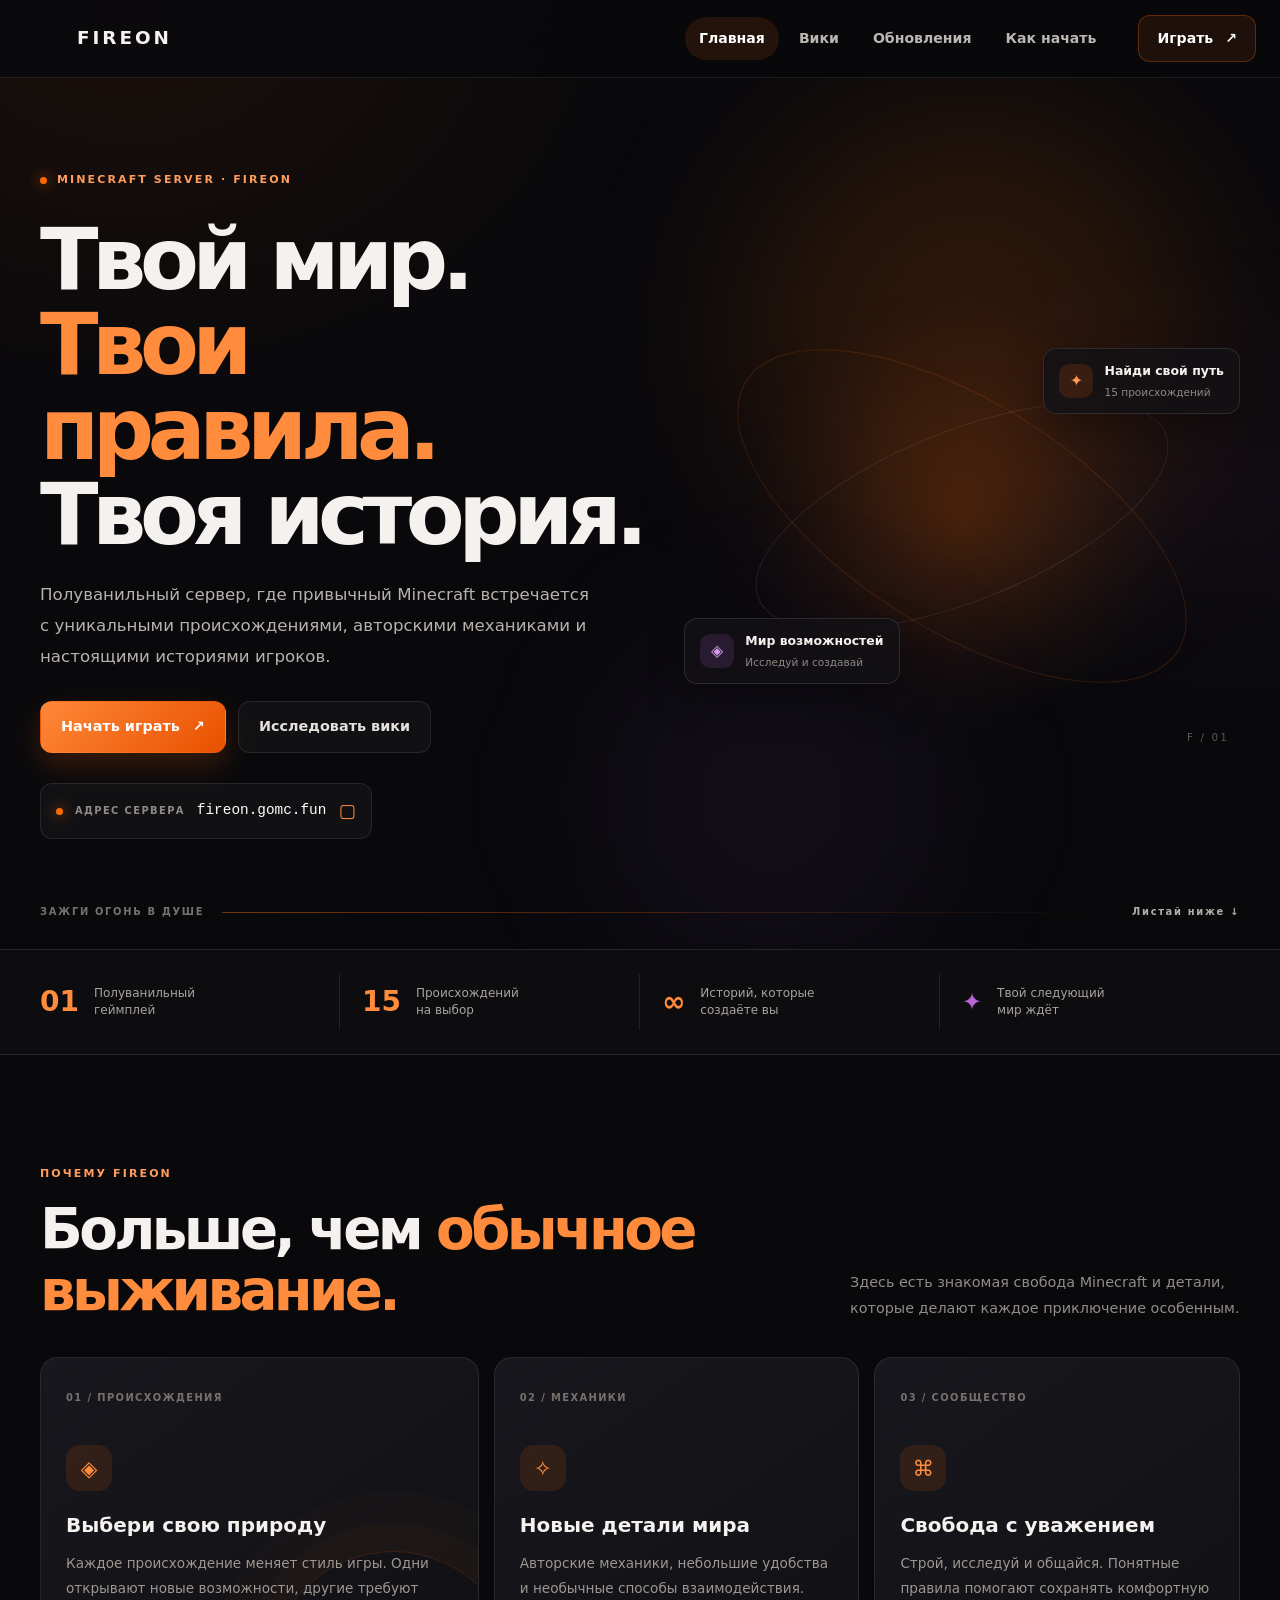
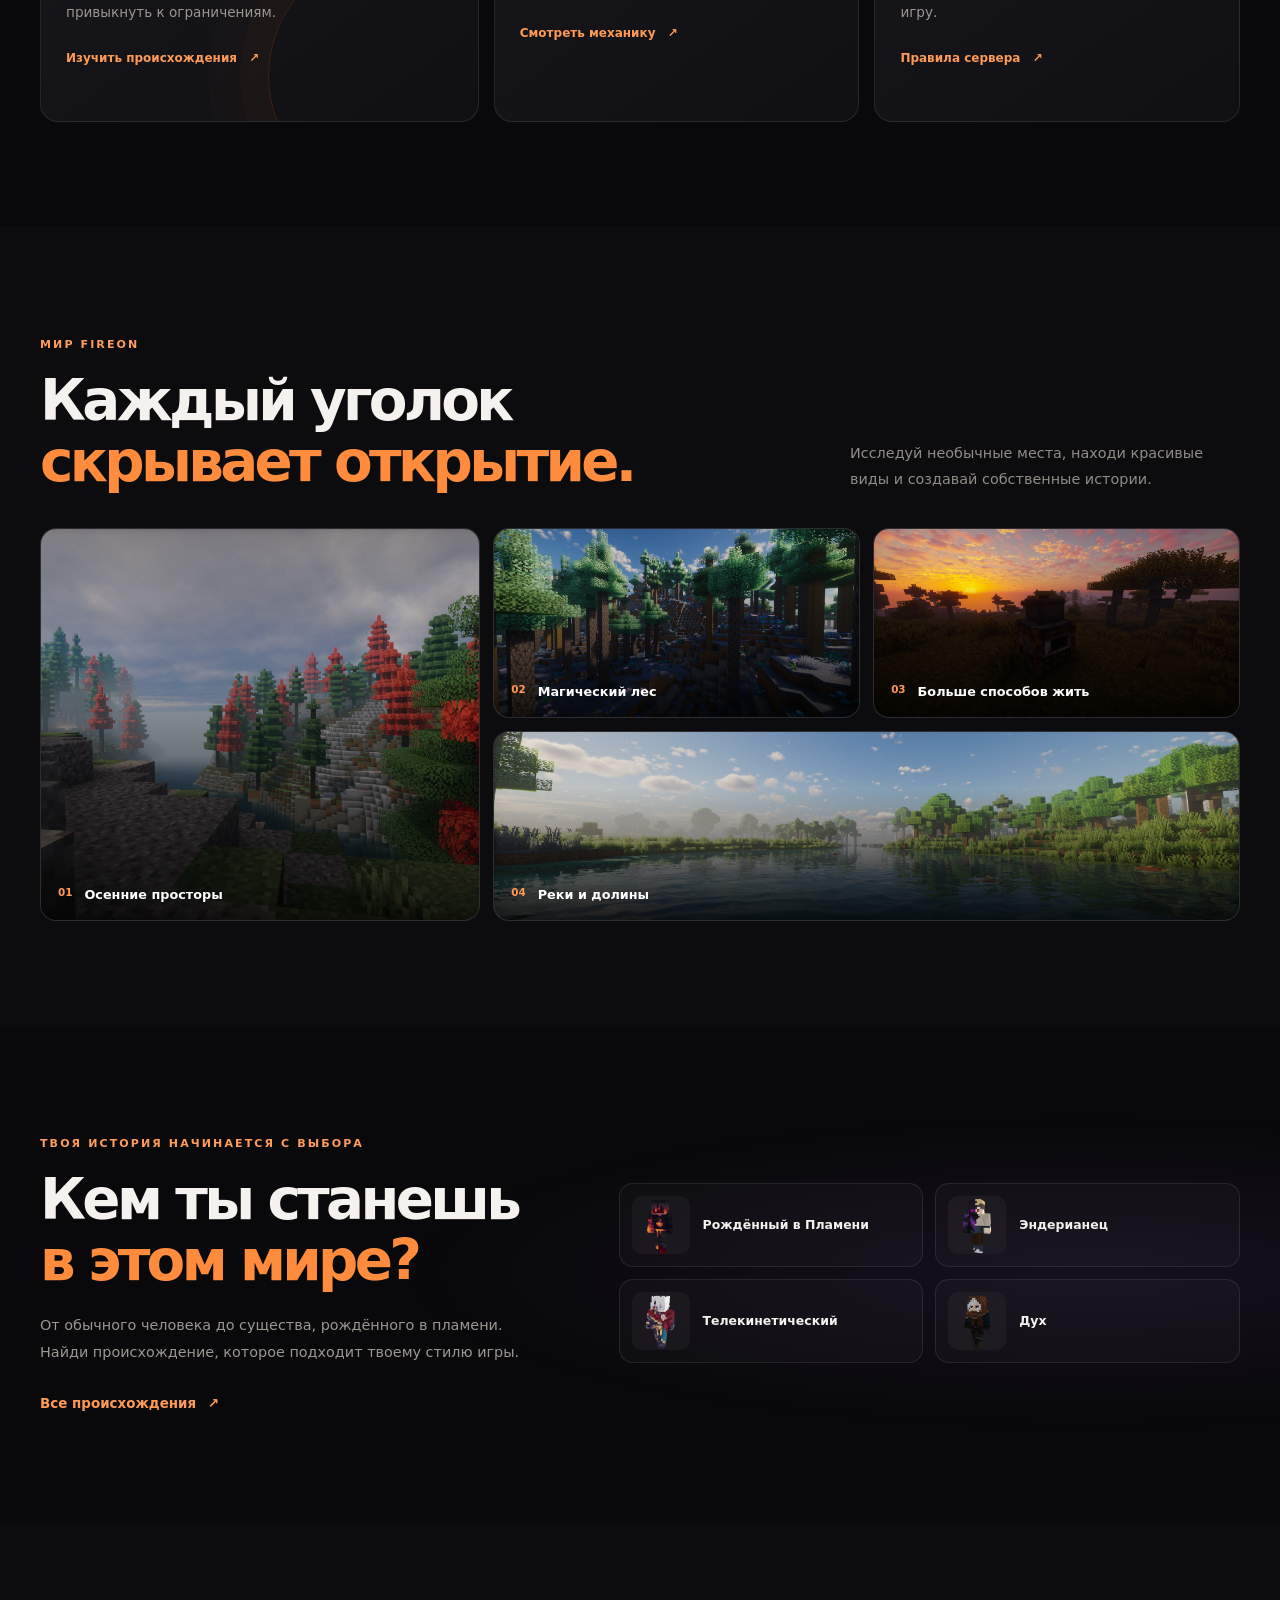
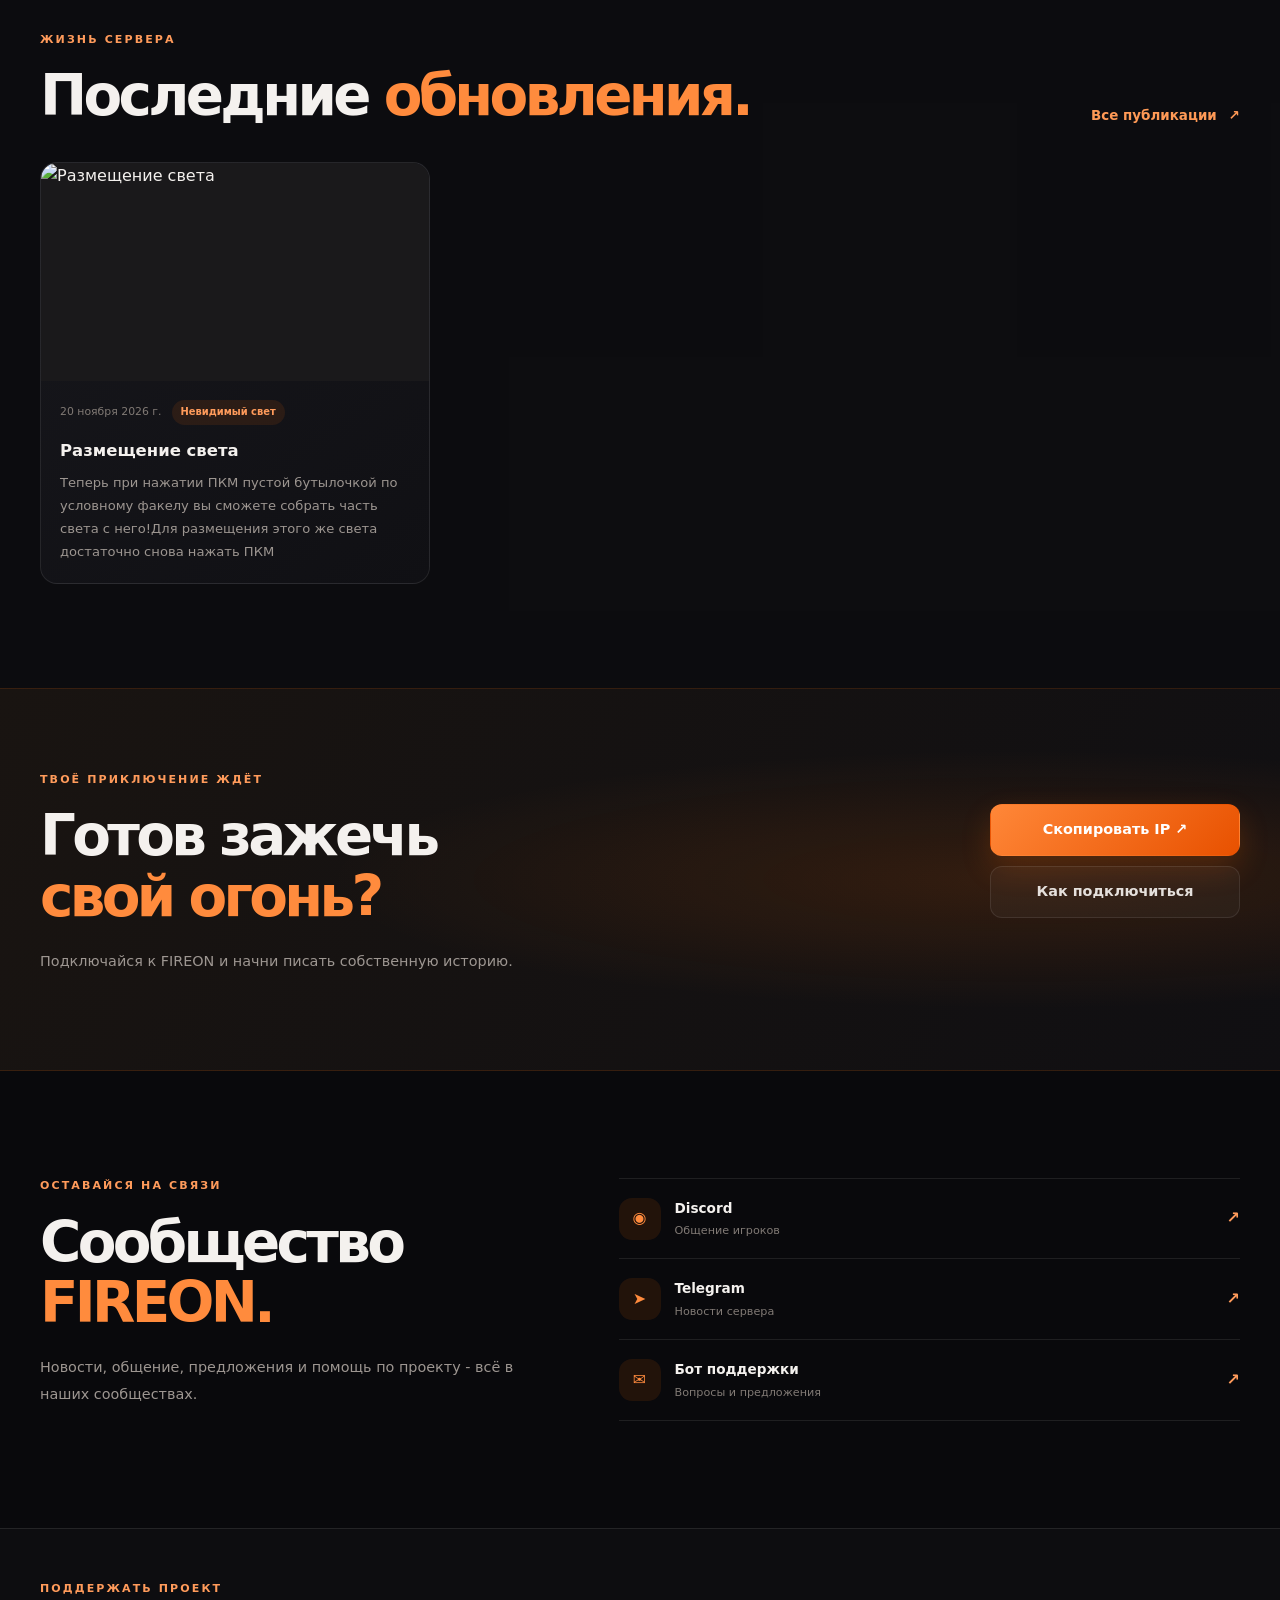
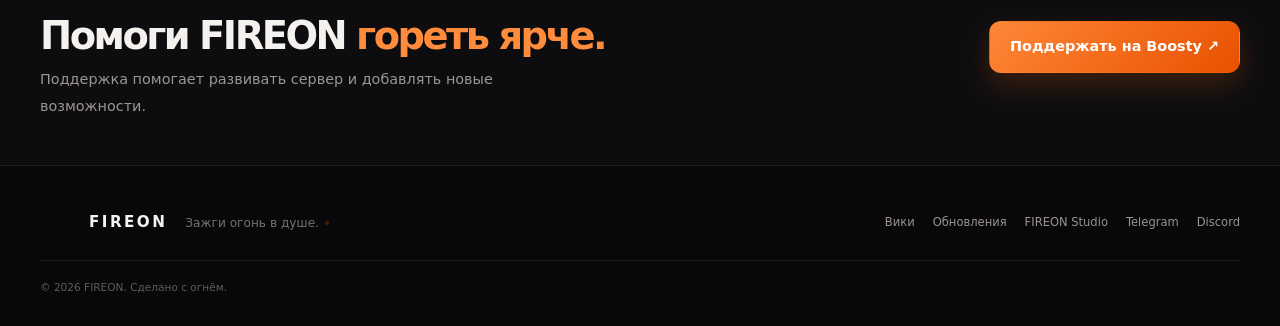
==== index.html @ 7cf9318c "Label Studio link in site footer" ====
<!doctype html><html lang="ru"><head><meta charset="utf-8"><meta name="viewport" content="width=device-width,initial-scale=1"><meta name="theme-color" content="#09090c"><meta name="description" content="FIREON - полуванильный Minecraft-сервер с уникальными происхождениями, авторскими механиками и живым сообществом."><title>FIREON - Зажги огонь в душе</title><link rel="icon" href="fireon-logo.webp"><link rel="stylesheet" href="site-extras.css"><link rel="stylesheet" href="redesign.css"><meta property="og:title" content="FIREON - Зажги огонь в душе"><meta property="og:description" content="Твой новый мир начинается здесь. Исследуй, создавай, выбирай свой путь."><meta property="og:image" content="fireon-logo.webp"></head><body class="page-home"><header class="site-header"><div class="nav-wrap"><a class="brand" href="index.html"><img class="brand-logo" src="fireon-logo.webp" alt=""><span>FIREON</span></a><nav class="site-nav" aria-label="Основная навигация"><ul><li><a aria-current="page" href="index.html">Главная</a></li><li><a  href="wiki.html">Вики</a></li><li><a  href="updates.html">Обновления</a></li><li><a  href="join.html">Как начать</a></li></ul></nav><a class="nav-cta" href="join.html">Играть <span>↗</span></a></div></header>
<main id="home">
<section class="hero-section"><div class="hero-noise"></div><div class="hero-glow hero-glow-one"></div><div class="hero-glow hero-glow-two"></div><div class="container hero-grid">
<div class="hero-copy"><div class="eyebrow"><span class="eyebrow-dot"></span>MINECRAFT SERVER · FIREON</div><h1>Твой мир.<br><span>Твои правила.</span><br>Твоя история.</h1><p class="hero-lead">Полуванильный сервер, где привычный Minecraft встречается с уникальными происхождениями, авторскими механиками и настоящими историями игроков.</p><div class="hero-actions"><a class="button button-primary" href="join.html">Начать играть <span>↗</span></a><a class="button button-quiet" href="wiki.html">Исследовать вики</a></div><button class="server-address" type="button" data-copy-ip><span class="server-pulse"></span><span class="server-label">АДРЕС СЕРВЕРА</span><code data-server-ip>fireon.gomc.fun</code><span class="copy-symbol">▢</span></button><span class="copy-feedback" data-copy-status aria-live="polite"></span></div>
<div class="hero-visual"><div class="hero-orbit orbit-one"></div><div class="hero-orbit orbit-two"></div><div class="hero-image-backdrop"></div><img class="hero-mascot" src="fireon-logo.webp" alt="Логотип FIREON" fetchpriority="high"><div class="hero-float-card float-top"><span class="float-icon">✦</span><span><b>Найди свой путь</b><small>15 происхождений</small></span></div><div class="hero-float-card float-bottom"><span class="float-icon purple">◈</span><span><b>Мир возможностей</b><small>Исследуй и создавай</small></span></div><div class="hero-index">F / 01</div></div></div><div class="container hero-bottom"><span>ЗАЖГИ ОГОНЬ В ДУШЕ</span><span class="hero-line"></span><a href="#discover">Листай ниже ↓</a></div></section>
<section class="quick-facts"><div class="container facts-grid"><div><strong>01</strong><span>Полуванильный<br>геймплей</span></div><div><strong>15</strong><span>Происхождений<br>на выбор</span></div><div><strong>∞</strong><span>Историй, которые<br>создаёте вы</span></div><div class="facts-tag"><span class="facts-fire">✦</span><span>Твой следующий<br>мир ждёт</span></div></div></section>
<section class="section-block" id="discover"><div class="container"><div class="section-heading"><div><span class="eyebrow">ПОЧЕМУ FIREON</span><h2>Больше, чем <span>обычное выживание.</span></h2></div><p>Здесь есть знакомая свобода Minecraft и детали, которые делают каждое приключение особенным.</p></div><div class="feature-grid">
<a class="feature-card feature-large" href="wiki.html#origins"><span class="feature-number">01 / ПРОИСХОЖДЕНИЯ</span><div class="feature-icon">◈</div><h3>Выбери свою природу</h3><p>Каждое происхождение меняет стиль игры. Одни открывают новые возможности, другие требуют привыкнуть к ограничениям.</p><span class="feature-link">Изучить происхождения <b>↗</b></span><div class="feature-art"></div></a>
<a class="feature-card" href="wiki.html#mechanics"><span class="feature-number">02 / МЕХАНИКИ</span><div class="feature-icon">✧</div><h3>Новые детали мира</h3><p>Авторские механики, небольшие удобства и необычные способы взаимодействия.</p><span class="feature-link">Смотреть механику <b>↗</b></span></a>
<a class="feature-card" href="wiki.html#rules"><span class="feature-number">03 / СООБЩЕСТВО</span><div class="feature-icon">⌘</div><h3>Свобода с уважением</h3><p>Строй, исследуй и общайся. Понятные правила помогают сохранять комфортную игру.</p><span class="feature-link">Правила сервера <b>↗</b></span></a></div></div></section>
<section class="section-block world-section"><div class="container"><div class="section-heading"><div><span class="eyebrow">МИР FIREON</span><h2>Каждый уголок<br><span>скрывает открытие.</span></h2></div><p>Исследуй необычные места, находи красивые виды и создавай собственные истории.</p></div><div class="world-gallery-new">
<figure class="world-shot shot-tall"><img src="1.jpg" alt="Осенний лес в мире FIREON" loading="lazy"><figcaption><b>01</b><span>Осенние просторы</span></figcaption></figure><figure class="world-shot"><img src="2.jpg" alt="Магический лес" loading="lazy"><figcaption><b>02</b><span>Магический лес</span></figcaption></figure><figure class="world-shot"><img src="3.jpg" alt="Готовка в Minecraft" loading="lazy"><figcaption><b>03</b><span>Больше способов жить</span></figcaption></figure><figure class="world-shot"><img src="4.jpg" alt="Реки мира FIREON" loading="lazy"><figcaption><b>04</b><span>Реки и долины</span></figcaption></figure></div></div></section>
<section class="section-block origins-preview"><div class="container origins-preview-grid"><div class="origins-preview-copy"><span class="eyebrow">ТВОЯ ИСТОРИЯ НАЧИНАЕТСЯ С ВЫБОРА</span><h2>Кем ты станешь<br><span>в этом мире?</span></h2><p>От обычного человека до существа, рождённого в пламени. Найди происхождение, которое подходит твоему стилю игры.</p><a class="text-link" href="wiki.html#origins">Все происхождения <span>↗</span></a></div><div class="origin-mini-grid"><a href="wiki.html#origins" class="origin-mini"><img src="p4.png" alt="Рождённый в Пламени" loading="lazy"><span>Рождённый в Пламени</span></a><a href="wiki.html#origins" class="origin-mini"><img src="p6.png" alt="Эндерианец" loading="lazy"><span>Эндерианец</span></a><a href="wiki.html#origins" class="origin-mini"><img src="p10.png" alt="Телекинетический" loading="lazy"><span>Телекинетический</span></a><a href="wiki.html#origins" class="origin-mini"><img src="p14.png" alt="Дух" loading="lazy"><span>Дух</span></a></div></div></section>
<section class="section-block updates-preview"><div class="container"><div class="section-heading"><div><span class="eyebrow">ЖИЗНЬ СЕРВЕРА</span><h2>Последние <span>обновления.</span></h2></div><a class="text-link" href="updates.html">Все публикации <span>↗</span></a></div><div class="updates-grid" data-latest-updates><div class="loading-card">Загружаем последние обновления…</div></div></div></section>
<section class="join-banner"><div class="container join-banner-inner"><div><span class="eyebrow">ТВОЁ ПРИКЛЮЧЕНИЕ ЖДЁТ</span><h2>Готов зажечь<br><span>свой огонь?</span></h2><p>Подключайся к FIREON и начни писать собственную историю.</p></div><div class="join-banner-actions"><button class="button button-primary button-wide" data-copy-ip>Скопировать IP ↗</button><a class="button button-outline button-wide" href="join.html">Как подключиться</a><span class="copy-feedback" data-copy-status aria-live="polite"></span></div></div></section>
<section class="community-section"><div class="container community-grid"><div><span class="eyebrow">ОСТАВАЙСЯ НА СВЯЗИ</span><h2>Сообщество<br><span>FIREON.</span></h2><p>Новости, общение, предложения и помощь по проекту - всё в наших сообществах.</p></div><div class="community-links"><a href="https://discord.gg/YX8sYAWTA" target="_blank" rel="noopener"><span class="community-icon">◉</span><span><b>Discord</b><small>Общение игроков</small></span><strong>↗</strong></a><a href="https://t.me/fireon_mc" target="_blank" rel="noopener"><span class="community-icon">➤</span><span><b>Telegram</b><small>Новости сервера</small></span><strong>↗</strong></a><a href="https://t.me/Fire0n_bot" target="_blank" rel="noopener"><span class="community-icon">✉</span><span><b>Бот поддержки</b><small>Вопросы и предложения</small></span><strong>↗</strong></a></div></div></section>
<section class="support-strip"><div class="container support-inner"><div><span class="eyebrow">ПОДДЕРЖАТЬ ПРОЕКТ</span><h2>Помоги FIREON <span>гореть ярче.</span></h2><p>Поддержка помогает развивать сервер и добавлять новые возможности.</p></div><a class="button button-primary" href="https://boosty.to/fireon" target="_blank" rel="noopener">Поддержать на Boosty ↗</a></div></section></main><footer class="site-footer"><div class="container footer-inner"><a class="brand footer-brand" href="index.html"><img class="brand-logo" src="fireon-logo.webp" alt=""><span>FIREON</span></a><p>Зажги огонь в душе.</p><div class="footer-links"><a href="wiki.html">Вики</a><a href="updates.html">Обновления</a><a href="admin.html">FIREON Studio</a><a href="https://t.me/fireon_mc" target="_blank" rel="noopener">Telegram</a><a href="https://discord.gg/YX8sYAWTA" target="_blank" rel="noopener">Discord</a></div><small>© <span data-year>2026</span> FIREON. Сделано с огнём.</small></div></footer><script src="site-config.js"></script><script src="site.js" defer></script><script src="updates.js" defer></script><script src="site-extras.js" defer></script></body></html>
---- site-extras.css ----
/* === Общие улучшения для мобильных === */
html {
    scroll-behavior: smooth;
    -webkit-text-size-adjust: 100%;
}

@media (max-width: 768px) {
    body {
        padding-top: 7.5rem;
    }

    header {
        padding: 0.75rem 0;
    }

    nav {
        padding: 0 1rem !important;
        gap: 0.75rem;
    }

    .logo {
        font-size: 1.65rem !important;
        letter-spacing: 1px;
    }

    nav ul {
        gap: 0.65rem 1.2rem !important;
        flex-wrap: wrap;
        justify-content: center;
    }

    nav ul li a {
        font-size: 0.9rem;
        padding: 0.35rem 0;
    }

    .section {
        padding: 3rem 1rem !important;
    }

    .section h2 {
        font-size: clamp(1.6rem, 6vw, 2.4rem) !important;
    }

    .hero {
        margin: 1rem !important;
        padding: 2rem 1.25rem !important;
    }

    .hero h1 {
        font-size: clamp(1.75rem, 8vw, 2.5rem) !important;
        letter-spacing: 1px;
    }

    .hero p {
        font-size: 1rem;
    }

    .cta {
        min-width: unset !important;
        width: 100%;
        max-width: 320px;
        padding: 1rem 1.5rem;
    }

    @media (hover: none) {
        .cta:hover .btn-text,
        .cta .btn-text {
            transform: none;
            opacity: 1;
        }
        .cta:hover .ip-text,
        .cta .ip-text {
            transform: none;
            opacity: 1;
            font-size: 0.85rem;
            margin-top: 0.25rem;
        }
    }

    .gallery-item {
        min-width: min(85vw, 280px) !important;
        max-width: min(85vw, 280px) !important;
    }

    .gallery-nav.left { left: 6px; }
    .gallery-nav.right { right: 6px; }

    .donate {
        margin: 1.5rem 1rem !important;
        padding: 2rem 1.25rem !important;
    }

    .contact-info {
        padding: 1.5rem !important;
        margin: 0 0.5rem;
    }

    .contact-info p {
        font-size: 0.95rem;
        word-break: break-word;
    }

    footer {
        padding: 1.75rem 1rem;
        font-size: 0.8rem;
    }
}

@media (max-width: 480px) {
    nav ul {
        display: grid;
        grid-template-columns: 1fr 1fr;
        width: 100%;
        text-align: center;
    }
}

/* === Пасхалка === */
.egg-dot {
    display: inline-block;
    width: 4px;
    height: 4px;
    margin-left: 0.35rem;
    border-radius: 50%;
    background: rgba(255, 106, 0, 0.25);
    cursor: default;
    vertical-align: middle;
    transition: background 0.3s ease;
}

.egg-dot:hover {
    background: rgba(255, 106, 0, 0.5);
}

.egg-overlay {
    position: fixed;
    inset: 0;
    z-index: 10000;
    background: rgba(0, 0, 0, 0.85);
    display: flex;
    align-items: center;
    justify-content: center;
    padding: 1rem;
    opacity: 0;
    visibility: hidden;
    transition: opacity 0.3s ease, visibility 0.3s ease;
}

.egg-overlay.open {
    opacity: 1;
    visibility: visible;
}

.egg-game {
    background: linear-gradient(145deg, #141414, #1e1e1e);
    border: 2px solid #FF6A00;
    border-radius: 16px;
    padding: 1.25rem;
    max-width: 340px;
    width: 100%;
    box-shadow: 0 0 40px rgba(255, 106, 0, 0.25);
    text-align: center;
    font-family: 'Inter', sans-serif;
}

.egg-game h3 {
    font-family: 'Helvetica Inserat LT Pro', sans-serif;
    color: #FF6A00;
    font-size: 1.2rem;
    margin-bottom: 0.5rem;
    letter-spacing: 1px;
}

.egg-game p {
    color: #888;
    font-size: 0.8rem;
    margin-bottom: 0.75rem;
}

.egg-stats {
    display: flex;
    justify-content: space-between;
    color: #ccc;
    font-size: 0.9rem;
    margin-bottom: 0.5rem;
}

.egg-field {
    position: relative;
    width: 100%;
    height: 200px;
    background: #0a0a0a;
    border-radius: 10px;
    border: 1px solid #333;
    overflow: hidden;
    touch-action: manipulation;
    user-select: none;
}

.egg-spark {
    position: absolute;
    width: 28px;
    height: 28px;
    margin: -14px 0 0 -14px;
    border-radius: 50%;
    background: radial-gradient(circle, #fff 0%, #FF6A00 45%, transparent 70%);
    cursor: pointer;
    animation: egg-pulse 0.8s ease infinite alternate;
    box-shadow: 0 0 12px rgba(255, 106, 0, 0.8);
}

@keyframes egg-pulse {
    from { transform: scale(0.9); opacity: 0.85; }
    to { transform: scale(1.1); opacity: 1; }
}

.egg-close {
    margin-top: 0.75rem;
    padding: 0.5rem 1.2rem;
    background: transparent;
    border: 1px solid #555;
    color: #aaa;
    border-radius: 8px;
    cursor: pointer;
    font-size: 0.85rem;
    transition: border-color 0.2s, color 0.2s;
}

.egg-close:hover {
    border-color: #FF6A00;
    color: #FF6A00;
}


/* === Публикации, добавленные через Pages CMS === */
.managed-mechanics-meta {
    margin: -0.45rem 0 1rem;
    color: #888;
    font-family: 'Inter', sans-serif;
    font-size: 0.82rem;
    letter-spacing: 0.03em;
}

.managed-mechanics-image {
    display: block;
    width: 100%;
    max-width: 820px;
    max-height: 380px;
    margin: 0 0 1.25rem;
    object-fit: cover;
    border-radius: 12px;
    border: 1px solid rgba(255, 106, 0, 0.3);
    box-shadow: 0 8px 24px rgba(0, 0, 0, 0.35);
}
---- redesign.css ----
:root{color-scheme:dark;--bg:#09090c;--surface:#111116;--surface2:#17171e;--line:rgba(255,255,255,.09);--text:#f4f1ee;--muted:#a5a09d;--orange:#ff6a00;--orange2:#ff8b3d;--purple:#b666d6;--max:1200px;--shadow:0 24px 70px rgba(0,0,0,.38)}
*{box-sizing:border-box}html{scroll-behavior:smooth;scroll-padding-top:100px}body{margin:0;background:var(--bg);color:var(--text);font-family:Inter,ui-sans-serif,system-ui,sans-serif;line-height:1.65;-webkit-font-smoothing:antialiased}body:before{content:"";position:fixed;inset:0;pointer-events:none;z-index:-1;background:radial-gradient(ellipse at 10% 0,rgba(255,106,0,.075),transparent 35rem),radial-gradient(ellipse at 100% 55%,rgba(182,102,214,.045),transparent 42rem)}::selection{background:rgba(255,106,0,.35);color:#fff}a{color:inherit;text-decoration:none}button,input{font:inherit}button:focus-visible,a:focus-visible,input:focus-visible{outline:2px solid var(--orange2);outline-offset:4px}.container{width:min(var(--max),calc(100% - 48px));margin-inline:auto}
.site-header{height:78px;position:sticky;top:0;z-index:1000;background:rgba(9,9,12,.84);border-bottom:1px solid var(--line);backdrop-filter:blur(20px)}.nav-wrap{height:100%;width:min(1320px,calc(100% - 48px));margin:auto;display:flex;align-items:center;gap:28px}.brand{display:inline-flex;align-items:center;gap:11px;font-weight:900;letter-spacing:.16em;font-size:1.15rem}.brand-symbol{display:grid;place-items:center;width:37px;height:37px;border-radius:11px;background:linear-gradient(145deg,#ff8b3d,#e34e00);color:#fff;font-size:1.25rem;box-shadow:0 8px 24px rgba(255,106,0,.22)}.brand-logo{display:block;width:42px;height:42px;object-fit:contain;border-radius:10px;flex:none}.footer-brand .brand-logo{width:38px;height:38px}.site-nav{margin-left:auto}.site-nav ul{display:flex;align-items:center;gap:6px;padding:0;margin:0;list-style:none}.site-nav a{display:inline-flex;padding:10px 14px;border-radius:999px;color:#bcb7b2;font-size:.88rem;font-weight:600;transition:.2s}.site-nav a:hover,.site-nav a[aria-current=page]{background:rgba(255,106,0,.11);color:#fff}.nav-cta{display:inline-flex;gap:12px;padding:11px 18px;border:1px solid rgba(255,106,0,.3);border-radius:12px;color:#fff;font-weight:700;font-size:.88rem;background:rgba(255,106,0,.09)}.nav-cta:hover{background:var(--orange)}.fire-mobile-toggle{display:none;border:1px solid var(--line);border-radius:12px;background:var(--surface2);color:#fff;width:42px;height:42px;align-items:center;justify-content:center;font-size:1.2rem;cursor:pointer}
.eyebrow{display:inline-flex;align-items:center;gap:10px;color:#ff9b5b;font-size:.69rem;font-weight:800;letter-spacing:.19em;text-transform:uppercase}.eyebrow-dot,.server-pulse{width:7px;height:7px;border-radius:50%;background:var(--orange);box-shadow:0 0 14px rgba(255,106,0,.9)}.button{display:inline-flex;align-items:center;justify-content:center;gap:13px;min-height:48px;padding:13px 20px;border:1px solid transparent;border-radius:12px;font-size:.9rem;font-weight:750;transition:transform .2s,background .2s,border-color .2s;cursor:pointer}.button:hover{transform:translateY(-2px)}.button-primary{color:#fff;background:linear-gradient(135deg,#ff8738,#e85100);box-shadow:0 12px 30px rgba(255,106,0,.2)}.button-quiet,.button-outline{color:#e5e0dc;background:rgba(255,255,255,.035);border-color:var(--line)}.button-wide{width:100%}
.hero-section{position:relative;isolation:isolate;overflow:hidden;min-height:650px;padding:88px 0 28px}.hero-noise{position:absolute;inset:0;z-index:-1;opacity:.12;background-image:linear-gradient(rgba(255,255,255,.045) 1px,transparent 1px),linear-gradient(90deg,rgba(255,255,255,.045) 1px,transparent 1px);background-size:72px 72px}.hero-glow{position:absolute;z-index:-1;border-radius:50%;filter:blur(90px)}.hero-glow-one{width:440px;height:440px;right:7%;top:4%;background:rgba(255,106,0,.15)}.hero-glow-two{width:300px;height:300px;right:28%;bottom:0;background:rgba(182,102,214,.08)}.hero-grid{display:grid;grid-template-columns:1.05fr .95fr;align-items:center;gap:30px}.hero-copy{position:relative;z-index:2}.hero-copy h1{font-size:clamp(3.3rem,6.7vw,6.3rem);line-height:.99;letter-spacing:-.075em;margin:25px 0 23px;font-weight:900}.hero-copy h1 span,.section-heading h2 span,.origins-preview h2 span,.join-banner h2 span,.community-grid h2 span,.support-inner h2 span,.wiki-intro h1 span,.subpage-hero h1 span,.bottom-cta h2 span,.join-help h2 span{color:var(--orange2)}.hero-lead{max-width:550px;color:#b8b2ad;font-size:1.04rem;line-height:1.85;margin:0 0 29px}.hero-actions{display:flex;flex-wrap:wrap;gap:12px}.server-address{display:flex;align-items:center;gap:12px;margin-top:30px;padding:12px 15px;border:1px solid var(--line);border-radius:12px;background:rgba(255,255,255,.035);color:#fff;cursor:pointer}.server-label{color:#8f8984;font-size:.62rem;font-weight:800;letter-spacing:.14em}.server-address code,.join-ip-card code{font-family:ui-monospace,Consolas,monospace;font-size:.9rem;color:#fff}.copy-symbol{color:var(--orange2);font-size:1.15rem}.copy-feedback{display:block;min-height:20px;color:#ffb17a;font-size:.78rem;margin-top:7px}.hero-visual{position:relative;min-height:480px;display:grid;place-items:center}.hero-image-backdrop{position:absolute;width:min(85%,430px);aspect-ratio:1;border-radius:50%;background:radial-gradient(circle,rgba(255,106,0,.17),rgba(255,106,0,.035) 48%,transparent 70%)}.hero-mascot{position:relative;z-index:2;width:min(100%,470px);max-height:440px;object-fit:contain;filter:drop-shadow(0 35px 45px rgba(0,0,0,.55));animation:float 7s ease-in-out infinite}.hero-orbit{position:absolute;border:1px solid rgba(255,255,255,.09);border-radius:50%;transform:rotate(-22deg)}.orbit-one{width:440px;height:170px}.orbit-two{width:510px;height:230px;transform:rotate(32deg);border-color:rgba(255,106,0,.16)}.hero-float-card{position:absolute;z-index:3;display:flex;align-items:center;gap:11px;padding:12px 15px;border:1px solid rgba(255,255,255,.11);border-radius:13px;background:rgba(19,18,21,.83);box-shadow:0 16px 40px rgba(0,0,0,.32);backdrop-filter:blur(12px)}.hero-float-card b,.hero-float-card small{display:block}.hero-float-card b{font-size:.78rem}.hero-float-card small{font-size:.66rem;color:#8f8984;margin-top:2px}.float-icon{display:grid;place-items:center;width:34px;height:34px;border-radius:10px;background:rgba(255,106,0,.14);color:#ff9a56}.float-icon.purple{background:rgba(182,102,214,.14);color:#d49bea}.float-top{top:15%;right:0}.float-bottom{bottom:15%;left:0}.hero-index{position:absolute;right:2%;bottom:2%;font-size:.65rem;letter-spacing:.2em;color:#5d5652}.hero-bottom{display:flex;align-items:center;gap:18px;margin-top:38px;color:#77716d;font-size:.62rem;font-weight:800;letter-spacing:.17em}.hero-line{height:1px;flex:1;background:linear-gradient(90deg,rgba(255,106,0,.45),transparent)}.hero-bottom a{color:#b4aca6}
.quick-facts{border-block:1px solid var(--line);background:rgba(255,255,255,.018)}.facts-grid{display:grid;grid-template-columns:repeat(4,1fr);padding:24px 0}.facts-grid>div{display:flex;align-items:center;gap:15px;padding:5px 22px;border-right:1px solid var(--line)}.facts-grid>div:first-child{padding-left:0}.facts-grid>div:last-child{border:0}.facts-grid strong{font-size:1.75rem;color:var(--orange2)}.facts-grid span{font-size:.75rem;color:#aaa39e;line-height:1.45}.facts-tag .facts-fire{font-size:1.5rem;color:var(--purple)}
.section-block{padding:104px 0}.section-heading{display:flex;align-items:end;justify-content:space-between;gap:30px;margin-bottom:35px}.section-heading h2,.origins-preview h2,.community-grid h2,.support-inner h2,.join-banner h2,.bottom-cta h2,.join-help h2{font-size:clamp(2.2rem,4.4vw,3.7rem);line-height:1.08;letter-spacing:-.065em;margin:15px 0 0;font-weight:850}.section-heading>p{max-width:390px;margin:0;color:#928c87;font-size:.9rem;line-height:1.8}.feature-grid{display:grid;grid-template-columns:1.2fr 1fr 1fr;gap:15px}.feature-card{position:relative;isolation:isolate;overflow:hidden;min-height:300px;padding:25px;border:1px solid var(--line);border-radius:18px;background:linear-gradient(145deg,#17171d,#101014);transition:transform .25s,border-color .25s}.feature-card:hover{transform:translateY(-5px);border-color:rgba(255,106,0,.32)}.feature-large{min-height:365px}.feature-number{font-size:.62rem;color:#77716d;letter-spacing:.14em;font-weight:800}.feature-icon{display:grid;place-items:center;width:46px;height:46px;margin:36px 0 18px;border-radius:14px;background:rgba(255,106,0,.12);color:var(--orange2);font-size:1.35rem}.feature-card h3{font-size:1.25rem;margin:0 0 9px}.feature-card p{max-width:420px;margin:0;color:#9d9691;font-size:.85rem;line-height:1.8}.feature-link{display:inline-flex;gap:12px;margin-top:24px;color:#ff9a56;font-size:.75rem;font-weight:700}.feature-art{position:absolute;z-index:-1;right:-40px;bottom:-80px;width:250px;height:250px;border-radius:50%;border:1px solid rgba(255,106,0,.18);box-shadow:0 0 0 28px rgba(255,106,0,.025),0 0 0 60px rgba(255,106,0,.02)}.world-section,.updates-preview{background:rgba(255,255,255,.015)}.world-gallery-new{display:grid;grid-template-columns:1.2fr 1fr 1fr;grid-template-rows:190px 190px;gap:13px}.world-shot{position:relative;overflow:hidden;margin:0;border-radius:16px;border:1px solid var(--line);background:var(--surface2)}.world-shot:first-child{grid-row:span 2}.world-shot:last-child{grid-column:2/4}.world-shot img{width:100%;height:100%;object-fit:cover;transition:transform .6s}.world-shot:hover img{transform:scale(1.045)}.world-shot:after{content:"";position:absolute;inset:30% 0 0;background:linear-gradient(transparent,rgba(0,0,0,.8))}.world-shot figcaption{position:absolute;z-index:1;bottom:15px;left:17px;right:17px;display:flex;gap:12px;color:#fff;font-size:.8rem;font-weight:700}.world-shot figcaption b{color:#ff9a56;font-size:.65rem}.origins-preview{background:radial-gradient(ellipse at 85% 50%,rgba(182,102,214,.08),transparent 45%)}.origins-preview-grid,.community-grid{display:grid;grid-template-columns:.9fr 1.1fr;gap:70px;align-items:center}.origins-preview-copy p,.community-grid>div>p,.support-inner p,.join-banner p,.join-help p{max-width:480px;color:#9d9691;line-height:1.85;font-size:.9rem;margin:20px 0}.text-link{display:inline-flex;gap:12px;color:#ff9a56;font-size:.84rem;font-weight:750;margin-top:8px}.origin-mini-grid{display:grid;grid-template-columns:repeat(2,1fr);gap:12px}.origin-mini{display:flex;align-items:center;gap:13px;padding:12px;border:1px solid var(--line);border-radius:14px;background:rgba(255,255,255,.025)}.origin-mini img{width:58px;height:58px;object-fit:contain;border-radius:10px;background:rgba(255,255,255,.035)}.origin-mini span{font-size:.78rem;font-weight:700}
.updates-grid{display:grid;grid-template-columns:repeat(3,minmax(0,1fr));gap:15px}.update-card{overflow:hidden;border:1px solid var(--line);border-radius:17px;background:linear-gradient(145deg,#17171c,#101014)}.update-card-image{display:block;width:100%;aspect-ratio:16/9;object-fit:cover;background:#1a191b}.update-card-content{padding:19px}.update-meta{display:flex;align-items:center;gap:10px;color:#817a75;font-size:.68rem}.update-tag{color:#ff9b5b;background:rgba(255,106,0,.1);border-radius:999px;padding:4px 9px;font-size:.62rem;font-weight:750}.update-card h3{margin:12px 0 8px;font-size:1.03rem}.update-card p{margin:0;color:#9c9590;font-size:.82rem;line-height:1.75}.loading-card,.empty-state{grid-column:1/-1;padding:26px;border:1px dashed var(--line);border-radius:14px;color:#817a75;text-align:center;font-size:.85rem}
.join-banner{padding:76px 0;background:radial-gradient(ellipse at 80% 50%,rgba(255,106,0,.14),transparent 48%),linear-gradient(120deg,#191411,#100f12);border-block:1px solid rgba(255,106,0,.14)}.join-banner-inner,.support-inner,.bottom-cta-inner{display:flex;align-items:center;justify-content:space-between;gap:40px}.join-banner-actions{width:min(100%,250px);display:grid;gap:10px}.community-section{padding:100px 0}.community-links{border-top:1px solid var(--line)}.community-links>a{display:flex;align-items:center;gap:14px;padding:18px 0;border-bottom:1px solid var(--line)}.community-icon{display:grid;place-items:center;width:42px;height:42px;border-radius:13px;background:rgba(255,106,0,.1);color:var(--orange2)}.community-links b,.community-links small{display:block}.community-links b{font-size:.85rem}.community-links small{font-size:.7rem;color:#817a75;margin-top:3px}.community-links strong{margin-left:auto;color:#ff9b5b}.support-strip{padding:45px 0;border-top:1px solid var(--line);background:rgba(255,255,255,.018)}.support-inner h2{font-size:clamp(1.7rem,3vw,2.5rem)}.support-inner p{margin:10px 0 0}
.site-footer{padding:38px 0 30px;border-top:1px solid var(--line);background:#08080a}.footer-inner{display:grid;grid-template-columns:auto 1fr auto;align-items:center;gap:18px}.footer-brand{font-size:.95rem}.footer-brand .brand-symbol{width:31px;height:31px;font-size:1rem}.footer-inner>p{color:#77716d;font-size:.76rem;margin:0}.footer-links{display:flex;gap:18px;justify-content:flex-end}.footer-links a{color:#9a938e;font-size:.72rem}.footer-links a:hover{color:#ff9b5b}.footer-inner>small{grid-column:1/-1;padding-top:18px;border-top:1px solid var(--line);color:#625c58;font-size:.66rem}
.subpage-hero,.wiki-intro{padding:76px 0 58px;background:radial-gradient(ellipse at 85% 25%,rgba(255,106,0,.12),transparent 34rem),linear-gradient(180deg,rgba(255,255,255,.018),transparent)}.subpage-hero h1,.wiki-intro h1{font-size:clamp(2.8rem,6vw,5.1rem);line-height:1.02;letter-spacing:-.075em;margin:20px 0 15px}.subpage-hero p,.wiki-intro p{max-width:660px;color:#a59e98;font-size:1rem;line-height:1.85;margin:0}.subpage-meta,.wiki-intro-meta{display:flex;gap:18px;flex-wrap:wrap;margin-top:30px;color:#746d68;font-size:.65rem;font-weight:800;letter-spacing:.13em}.meta-mark{color:var(--orange2)}.updates-page-content{padding-bottom:90px}.updates-toolbar{display:flex;align-items:center;justify-content:space-between;gap:20px;margin:0 0 24px}.updates-search,.wiki-search-wrap{display:flex;align-items:center;gap:10px;padding:0 14px;border:1px solid var(--line);border-radius:12px;background:rgba(255,255,255,.03);color:#8c8580}.updates-search{width:min(100%,420px);height:48px}.updates-search input,.wiki-search-wrap input{width:100%;border:0;outline:0;background:transparent;color:#fff;font-size:.82rem}.updates-search input::placeholder,.wiki-search-wrap input::placeholder{color:#706a66}.updates-count{color:#817a75;font-size:.72rem}.bottom-cta{padding:45px 0;border-block:1px solid var(--line);background:rgba(255,106,0,.045)}.bottom-cta h2{font-size:2.3rem}
.join-ip-card{position:relative;display:flex;align-items:center;justify-content:space-between;gap:20px;max-width:590px;margin-top:32px;padding:17px;border:1px solid rgba(255,106,0,.22);border-radius:15px;background:rgba(255,106,0,.055)}.join-ip-card small{display:block;color:#8c8179;font-size:.62rem;letter-spacing:.16em;font-weight:800;margin-bottom:5px}.join-content{padding:15px 0 90px}.steps-grid{display:grid;grid-template-columns:repeat(3,1fr);gap:14px}.step-card{position:relative;min-height:245px;padding:25px;border:1px solid var(--line);border-radius:17px;background:linear-gradient(145deg,#17171d,#101014)}.step-index{position:absolute;top:22px;right:22px;color:#655e59;font-size:.7rem;letter-spacing:.12em}.step-icon{display:grid;place-items:center;width:46px;height:46px;border-radius:13px;background:rgba(255,106,0,.12);color:var(--orange2);font-size:1.25rem;margin-bottom:28px}.step-card h3{font-size:1.1rem;margin:0 0 9px}.step-card p{color:#9c9590;font-size:.83rem;line-height:1.8;margin:0}.step-card code{color:#ffad74}.join-help{display:flex;align-items:center;justify-content:space-between;gap:30px;margin-top:70px;padding:34px;border:1px solid var(--line);border-radius:20px;background:var(--surface)}.join-help h2{font-size:2.1rem}.join-help p{margin-bottom:0}.join-help-actions{display:flex;flex-wrap:wrap;gap:10px}
.wiki-intro{padding-bottom:45px}.wiki-intro-meta{margin-top:24px}.wiki-layout{display:grid;grid-template-columns:245px minmax(0,1fr);align-items:start;gap:38px;padding-bottom:90px}.wiki-sidebar{position:sticky;top:100px;max-height:calc(100vh - 120px);overflow:auto;padding:18px;border:1px solid var(--line);border-radius:17px;background:rgba(17,17,22,.9);box-shadow:0 16px 45px rgba(0,0,0,.2);scrollbar-width:thin}.sidebar-label{color:#77706b;font-size:.62rem;font-weight:850;letter-spacing:.15em;margin:0 0 12px}.sidebar-label-spaced{margin-top:25px}.wiki-search-wrap{height:43px;margin-bottom:8px}.wiki-search-wrap>span{font-size:1.3rem}.wiki-search-empty{font-size:.72rem;color:#ff9b5b;margin:10px 0}.wiki-quick-nav{display:grid;gap:4px}.wiki-quick-nav a{display:flex;align-items:center;gap:9px;padding:9px 10px;border-radius:9px;color:#aaa39d;font-size:.76rem}.wiki-quick-nav a:hover{background:rgba(255,106,0,.09);color:#fff}.wiki-quick-nav a span{color:#ff9956}.sidebar-subtitle{margin:15px 0 4px;padding:12px 10px 5px;border-top:1px solid var(--line);color:#6f6863;font-size:.58rem;font-weight:850;letter-spacing:.15em}.sidebar-help{display:grid;gap:3px;margin-top:24px;padding:13px;border-radius:11px;background:rgba(255,106,0,.07);border:1px solid rgba(255,106,0,.13)}.sidebar-help span{font-size:.68rem;color:#9e948d}.sidebar-help b{font-size:.74rem;color:#ff9b5b}.wiki-content{min-width:0}.wiki-content>section{max-width:none!important;margin:0 0 32px!important;padding:0!important}.wiki-content .character-select{display:grid;grid-template-columns:1fr minmax(220px,.75fr);align-items:center;gap:30px;min-height:390px;padding:35px!important;border:1px solid var(--line);border-radius:20px;background:radial-gradient(ellipse at 85% 50%,rgba(182,102,214,.11),transparent 45%),linear-gradient(145deg,#19191f,#101014);position:relative}.origin-info h1{font-size:.7rem!important;color:#ff9b5b!important;letter-spacing:.17em!important;text-transform:uppercase;margin:0 0 12px}.origin-info .name{font-size:clamp(1.8rem,3vw,2.6rem)!important;color:#fff!important;font-weight:850;letter-spacing:-.05em}.origin-info .desc{margin-top:17px;padding:17px;border:1px solid var(--line);border-left:3px solid var(--purple);border-radius:12px;background:rgba(0,0,0,.18);color:#c6bfba;white-space:pre-line;font-size:.86rem;line-height:1.8;min-height:100px}.origin-image{display:grid;place-items:center}.origin-image .frame{width:min(100%,270px);aspect-ratio:1;display:grid;place-items:center;padding:14px;border-radius:24px;background:linear-gradient(145deg,rgba(255,106,0,.22),rgba(182,102,214,.17));border:1px solid rgba(255,255,255,.1)}.origin-image img{max-width:100%;max-height:245px;object-fit:contain;filter:drop-shadow(0 18px 28px rgba(0,0,0,.4));transition:opacity .2s}.origin-nav{position:absolute;z-index:3;top:50%;transform:translateY(-50%);width:39px;height:39px;border:1px solid var(--line);border-radius:12px;background:#202027;color:#fff;cursor:pointer}.origin-nav:hover{background:var(--orange)}.origin-nav.left{left:10px}.origin-nav.right{right:10px}.dots{position:absolute;bottom:15px;left:0;right:0;display:flex;justify-content:center;gap:7px}.dot{width:7px;height:7px;padding:0;border:0;border-radius:99px;background:#49434c;cursor:pointer}.dot.active{width:20px;background:var(--orange)}.wiki-content .wiki-plugins-container{display:grid;gap:12px;padding:20px;border:1px solid var(--line);border-radius:18px;background:rgba(255,255,255,.018)}.wiki-content .cooking-title{font-size:1.45rem!important;color:#f3f0ed!important;margin:0 0 16px!important}.wiki-card{padding:20px;border:1px solid var(--line);border-radius:14px;background:linear-gradient(145deg,rgba(28,27,33,.85),rgba(16,16,20,.9))}.wiki-card.mark-highlight{border-color:rgba(255,106,0,.45)}.wiki-card-title{color:#e3b7f1;font-size:1rem;font-weight:800;margin-bottom:12px}.wiki-card-body{color:#c2bcb7;font-size:.84rem;line-height:1.85}.wiki-card-body p{margin:0 0 10px}.wiki-card-body p:last-child{margin-bottom:0}.wiki-card-body ul,.wiki-card-body ol{padding-left:22px}.wiki-card-body a{color:#ff9b5b;text-decoration:underline;text-underline-offset:3px}.rule-item{padding:8px 0;border-bottom:1px solid rgba(255,255,255,.055)}.rule-item:last-child{border-bottom:0}.rule-item strong,.wiki-card-body strong{color:#ffad74}.wiki-note{margin-top:12px;padding:12px 14px;border-left:3px solid var(--orange);border-radius:8px;background:rgba(255,106,0,.06);color:#d5c6bc;font-size:.8rem}.cmd{display:inline-block;padding:2px 7px;border-radius:6px;background:#29242b;color:#e5b9f3;font-family:ui-monospace,monospace;font-size:.8em}.status-badge{display:inline-block;padding:3px 9px;border-radius:999px;font-size:.72rem;font-weight:750}.status-streamer{background:rgba(182,102,214,.16);color:#d69ae9}.status-youtube{background:rgba(255,70,70,.14);color:#ff9696}.status-donator{background:rgba(255,106,0,.14);color:#ffad74}.cooking-image img{width:100%;max-height:450px;object-fit:cover;border:1px solid var(--line);border-radius:16px}.managed-mechanics-list{display:grid;gap:12px}.managed-mechanics-image{display:block;width:100%;max-width:820px;max-height:360px;object-fit:cover;border-radius:12px}.managed-mechanics-meta{color:#827b75;font-size:.72rem;margin-bottom:12px}.wiki-hidden{display:none!important}.mark-highlight{border-color:rgba(255,106,0,.38)!important}
@keyframes float{0%,100%{transform:translateY(0)}50%{transform:translateY(-12px)}}@media(max-width:980px){.hero-grid{grid-template-columns:1fr .85fr}.hero-copy h1{font-size:clamp(3rem,7vw,5rem)}.feature-grid{grid-template-columns:1fr 1fr}.feature-large{grid-column:span 2}.world-gallery-new{grid-template-columns:1.1fr 1fr;grid-template-rows:180px 180px 180px}.world-shot:first-child{grid-row:span 2}.world-shot:last-child{grid-column:auto}.origins-preview-grid,.community-grid{gap:35px}.wiki-layout{grid-template-columns:210px minmax(0,1fr);gap:20px}}
@media(max-width:760px){.container{width:calc(100% - 32px)}.site-header{height:68px}.nav-wrap{width:calc(100% - 32px);gap:10px}.brand{font-size:1rem}.brand-symbol{width:33px;height:33px}.fire-mobile-toggle{display:flex;order:3}.nav-cta{margin-left:auto;padding:9px 12px}.site-nav{margin-left:0;position:static}.site-nav ul{position:absolute;top:calc(100% + 8px);left:12px;right:12px;display:flex;flex-direction:column;align-items:stretch;gap:3px;padding:10px;border:1px solid var(--line);border-radius:15px;background:rgba(15,15,19,.98);box-shadow:var(--shadow);opacity:0;visibility:hidden;transform:translateY(-8px);transition:.18s}.site-nav ul.fire-open{opacity:1;visibility:visible;transform:translateY(0)}.site-nav a{width:100%;padding:12px}.hero-section{min-height:0;padding:58px 0 22px}.hero-grid{grid-template-columns:1fr;gap:10px}.hero-copy{text-align:center}.hero-copy .eyebrow{justify-content:center}.hero-copy h1{font-size:clamp(3rem,13vw,4.6rem);margin:20px 0}.hero-lead{font-size:.92rem;margin-inline:auto}.hero-actions{justify-content:center}.server-address{margin:24px auto 0}.hero-visual{min-height:330px}.hero-mascot{max-height:315px;width:min(85%,340px)}.orbit-one{width:300px;height:120px}.orbit-two{width:340px;height:150px}.float-top{top:8%;right:0}.float-bottom{bottom:8%;left:0}.hero-float-card{padding:9px 10px}.hero-float-card b{font-size:.67rem}.hero-float-card small{font-size:.58rem}.hero-index{display:none}.hero-bottom{margin-top:25px}.facts-grid{grid-template-columns:1fr 1fr;gap:15px;padding:20px 0}.facts-grid>div{padding:0 8px;border:0}.facts-grid>div:first-child{padding-left:8px}.facts-grid strong{font-size:1.45rem}.section-block{padding:70px 0}.section-heading{display:block}.section-heading>p{margin-top:15px}.feature-grid,.steps-grid{grid-template-columns:1fr}.feature-large{grid-column:auto}.feature-card{min-height:260px}.world-gallery-new{grid-template-columns:1fr 1fr;grid-template-rows:180px 180px 180px}.world-shot:first-child{grid-row:span 2}.world-shot:last-child{grid-column:1/-1}.origins-preview-grid,.community-grid{grid-template-columns:1fr;gap:30px}.origin-mini-grid{gap:8px}.origin-mini{padding:9px;gap:8px}.origin-mini img{width:48px;height:48px}.origin-mini span{font-size:.7rem}.updates-grid{grid-template-columns:1fr}.join-banner{padding:55px 0}.join-banner-inner,.support-inner,.bottom-cta-inner,.join-help{display:block}.join-banner-actions{margin-top:25px;width:100%}.community-section{padding:70px 0}.support-inner>.button{margin-top:20px}.footer-inner{grid-template-columns:1fr 1fr}.footer-inner>p,.footer-links{grid-column:1/-1}.footer-links{justify-content:flex-start;flex-wrap:wrap}.footer-inner>small{grid-row:4}.subpage-hero,.wiki-intro{padding:55px 0 40px}.subpage-hero h1,.wiki-intro h1{font-size:clamp(2.6rem,12vw,4rem)}.updates-toolbar{display:block}.updates-search{width:100%}.updates-count{display:block;margin-top:10px}.bottom-cta .button{margin-top:22px}.join-ip-card{align-items:flex-start;flex-direction:column}.join-ip-card .button{width:100%}.step-card{min-height:200px}.join-help{padding:24px}.join-help-actions{margin-top:20px}.wiki-layout{display:flex;flex-direction:column;gap:20px}.wiki-sidebar{position:static;width:100%;max-height:none}.wiki-quick-nav{grid-template-columns:1fr 1fr}.sidebar-help{display:none}.wiki-content{width:100%}.wiki-content .character-select{grid-template-columns:1fr;padding:28px 22px 45px!important;gap:18px;min-height:0}.origin-info{text-align:center}.origin-info .desc{text-align:left}.origin-image .frame{width:min(75%,230px)}.origin-image img{max-height:205px}.wiki-content .wiki-plugins-container{padding:12px}.wiki-card{padding:16px}.wiki-content .cooking-title{font-size:1.25rem!important}}@media(prefers-reduced-motion:reduce){*,*::before,*::after{scroll-behavior:auto!important;animation-duration:.01ms!important;animation-iteration-count:1!important;transition-duration:.01ms!important}}
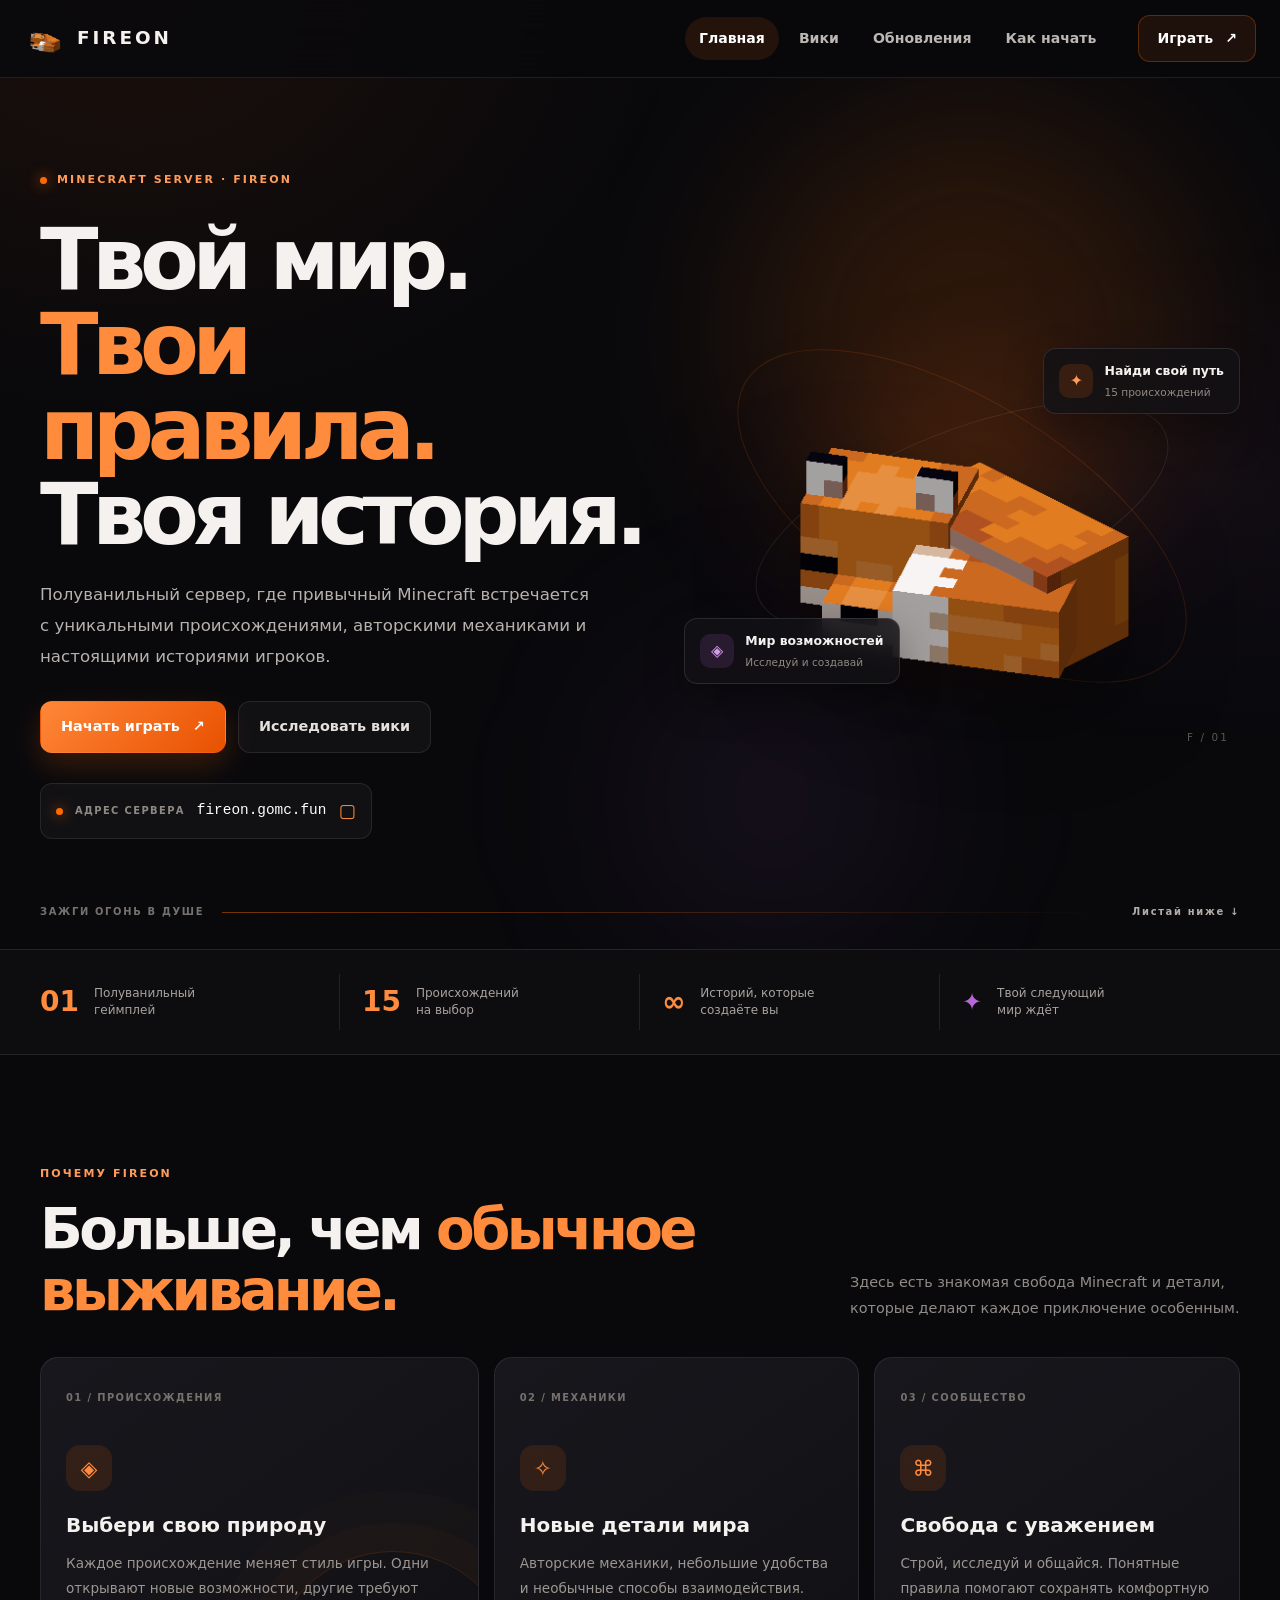
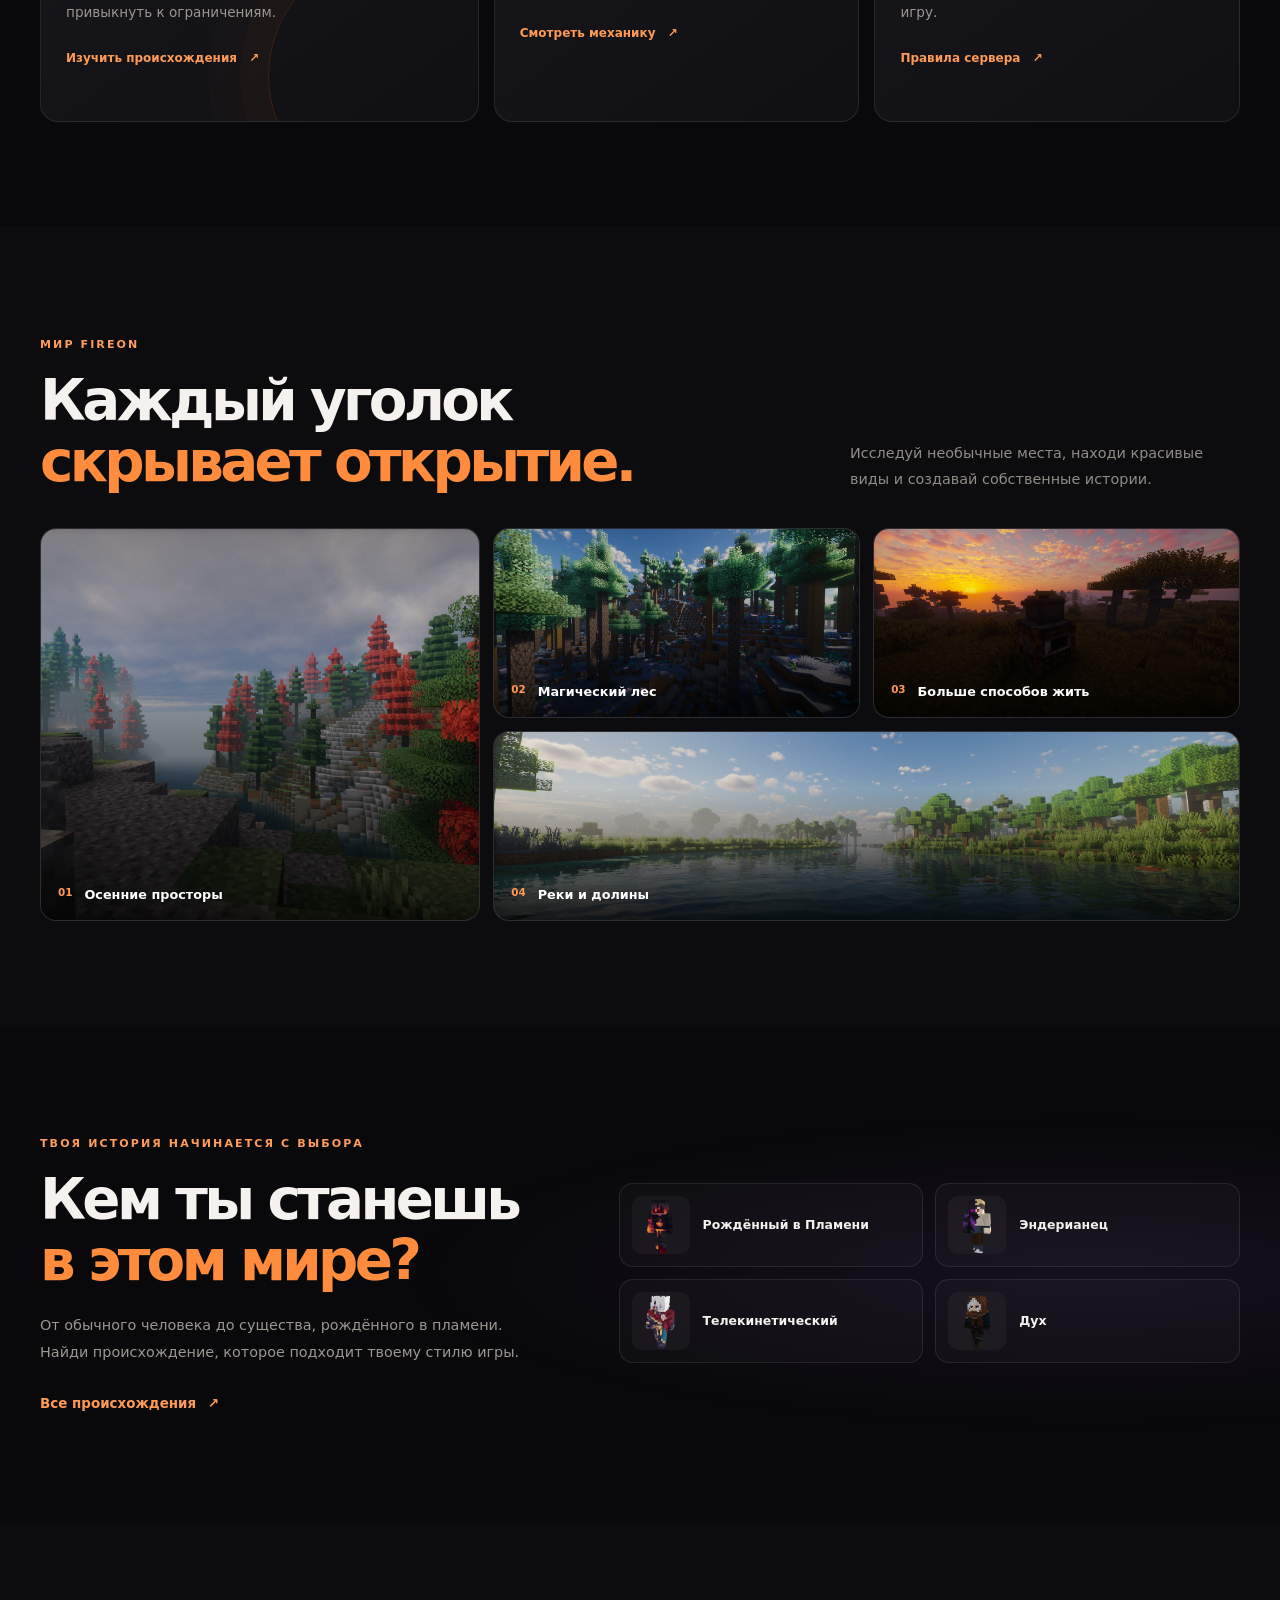
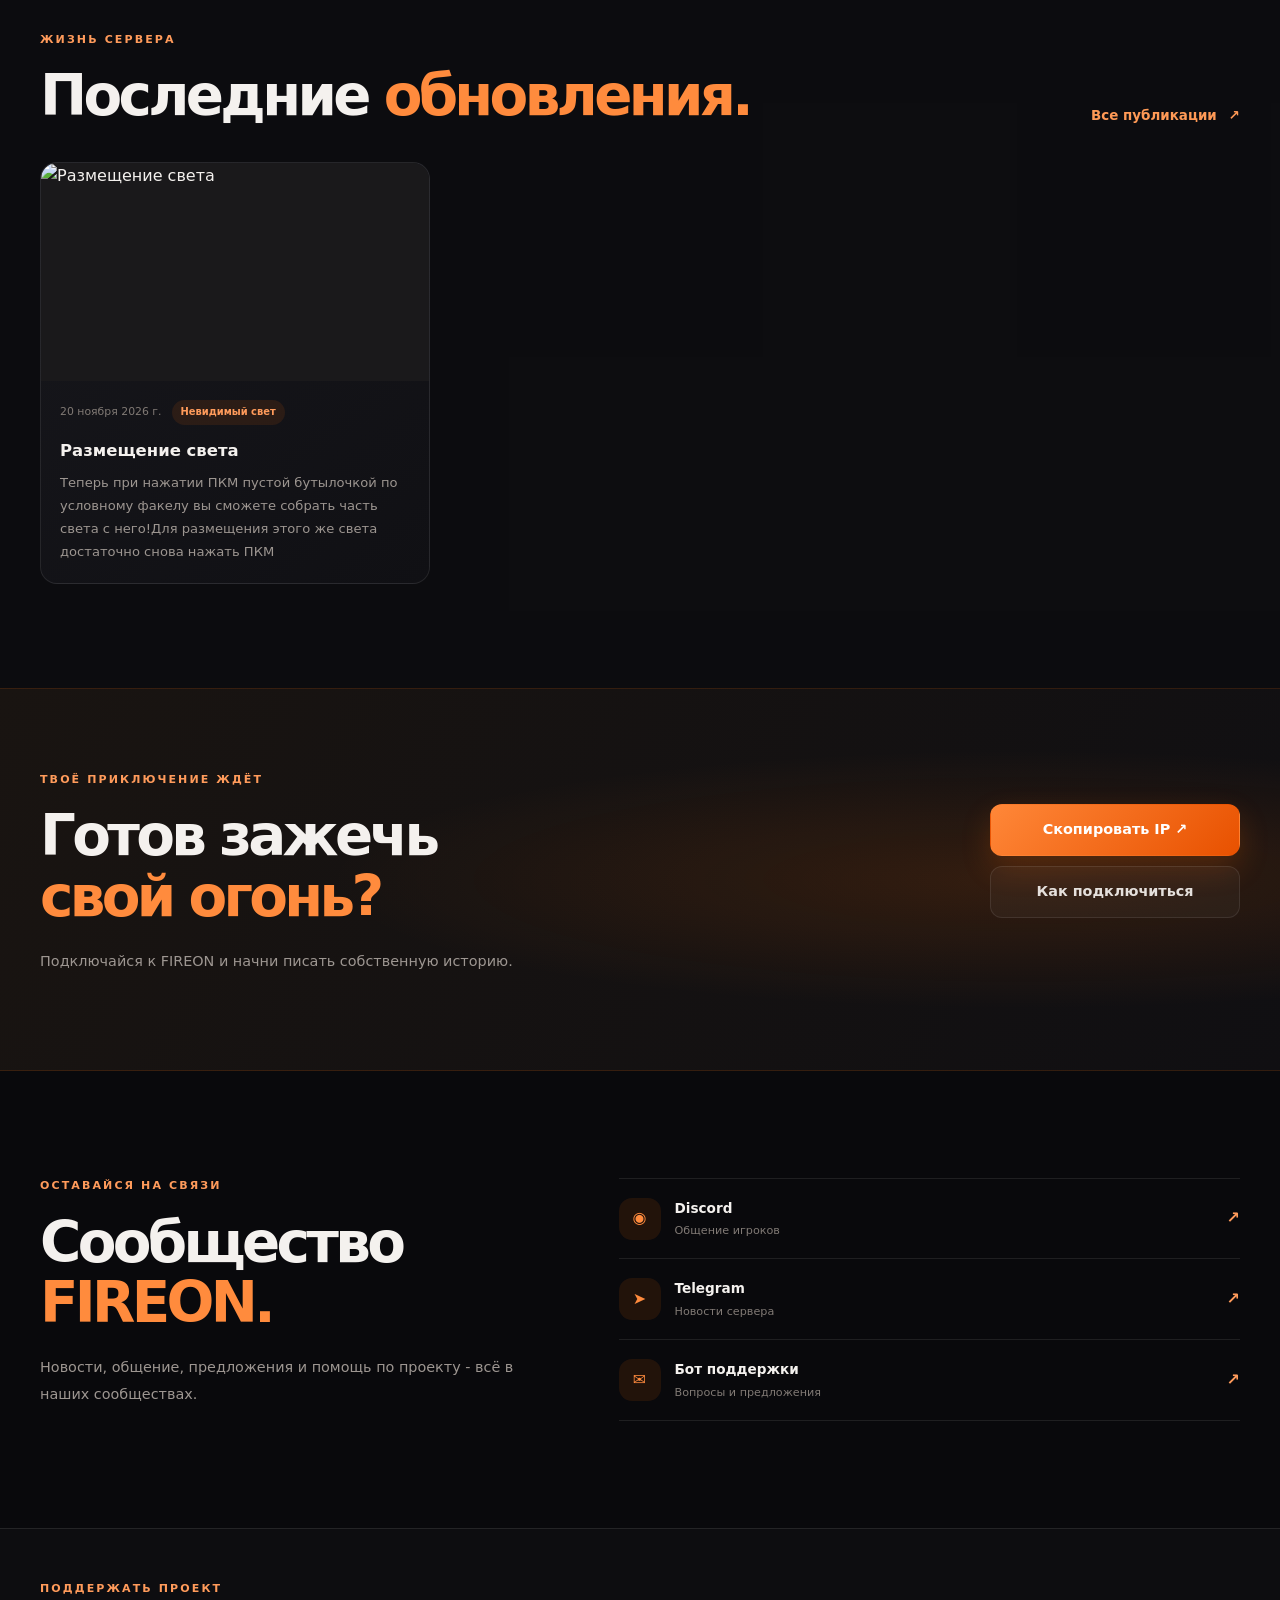
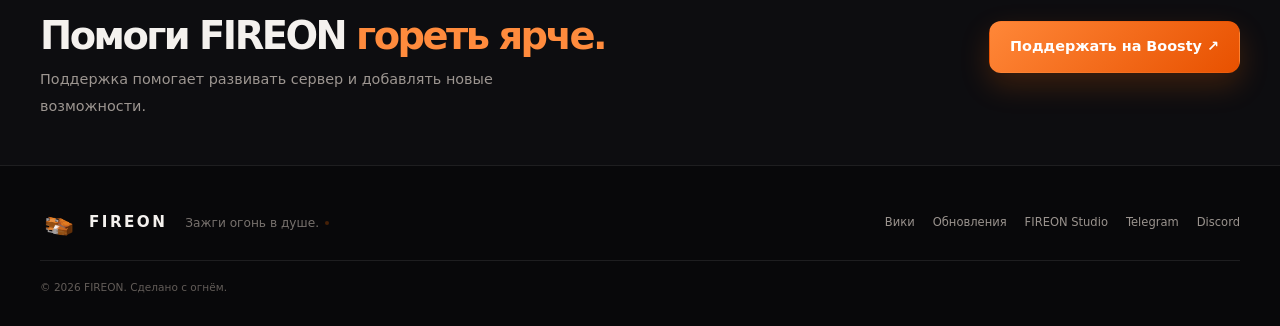
==== commit 2643e18d: "Restore visible FIREON fox logo assets" ====
--- a/index.html
+++ b/index.html
@@ -1,8 +1,8 @@
-<!doctype html><html lang="ru"><head><meta charset="utf-8"><meta name="viewport" content="width=device-width,initial-scale=1"><meta name="theme-color" content="#09090c"><meta name="description" content="FIREON - полуванильный Minecraft-сервер с уникальными происхождениями, авторскими механиками и живым сообществом."><title>FIREON - Зажги огонь в душе</title><link rel="icon" href="fireon-logo.webp"><link rel="stylesheet" href="site-extras.css"><link rel="stylesheet" href="redesign.css"><meta property="og:title" content="FIREON - Зажги огонь в душе"><meta property="og:description" content="Твой новый мир начинается здесь. Исследуй, создавай, выбирай свой путь."><meta property="og:image" content="fireon-logo.webp"></head><body class="page-home"><header class="site-header"><div class="nav-wrap"><a class="brand" href="index.html"><img class="brand-logo" src="fireon-logo.webp" alt=""><span>FIREON</span></a><nav class="site-nav" aria-label="Основная навигация"><ul><li><a aria-current="page" href="index.html">Главная</a></li><li><a  href="wiki.html">Вики</a></li><li><a  href="updates.html">Обновления</a></li><li><a  href="join.html">Как начать</a></li></ul></nav><a class="nav-cta" href="join.html">Играть <span>↗</span></a></div></header>
+<!doctype html><html lang="ru"><head><meta charset="utf-8"><meta name="viewport" content="width=device-width,initial-scale=1"><meta name="theme-color" content="#09090c"><meta name="description" content="FIREON - полуванильный Minecraft-сервер с уникальными происхождениями, авторскими механиками и живым сообществом."><title>FIREON - Зажги огонь в душе</title><link rel="icon" href="lis.png"><link rel="stylesheet" href="site-extras.css"><link rel="stylesheet" href="redesign.css"><meta property="og:title" content="FIREON - Зажги огонь в душе"><meta property="og:description" content="Твой новый мир начинается здесь. Исследуй, создавай, выбирай свой путь."><meta property="og:image" content="lis.png"></head><body class="page-home"><header class="site-header"><div class="nav-wrap"><a class="brand" href="index.html"><img class="brand-logo" src="lis.png" alt=""><span>FIREON</span></a><nav class="site-nav" aria-label="Основная навигация"><ul><li><a aria-current="page" href="index.html">Главная</a></li><li><a  href="wiki.html">Вики</a></li><li><a  href="updates.html">Обновления</a></li><li><a  href="join.html">Как начать</a></li></ul></nav><a class="nav-cta" href="join.html">Играть <span>↗</span></a></div></header>
 <main id="home">
 <section class="hero-section"><div class="hero-noise"></div><div class="hero-glow hero-glow-one"></div><div class="hero-glow hero-glow-two"></div><div class="container hero-grid">
 <div class="hero-copy"><div class="eyebrow"><span class="eyebrow-dot"></span>MINECRAFT SERVER · FIREON</div><h1>Твой мир.<br><span>Твои правила.</span><br>Твоя история.</h1><p class="hero-lead">Полуванильный сервер, где привычный Minecraft встречается с уникальными происхождениями, авторскими механиками и настоящими историями игроков.</p><div class="hero-actions"><a class="button button-primary" href="join.html">Начать играть <span>↗</span></a><a class="button button-quiet" href="wiki.html">Исследовать вики</a></div><button class="server-address" type="button" data-copy-ip><span class="server-pulse"></span><span class="server-label">АДРЕС СЕРВЕРА</span><code data-server-ip>fireon.gomc.fun</code><span class="copy-symbol">▢</span></button><span class="copy-feedback" data-copy-status aria-live="polite"></span></div>
-<div class="hero-visual"><div class="hero-orbit orbit-one"></div><div class="hero-orbit orbit-two"></div><div class="hero-image-backdrop"></div><img class="hero-mascot" src="fireon-logo.webp" alt="Логотип FIREON" fetchpriority="high"><div class="hero-float-card float-top"><span class="float-icon">✦</span><span><b>Найди свой путь</b><small>15 происхождений</small></span></div><div class="hero-float-card float-bottom"><span class="float-icon purple">◈</span><span><b>Мир возможностей</b><small>Исследуй и создавай</small></span></div><div class="hero-index">F / 01</div></div></div><div class="container hero-bottom"><span>ЗАЖГИ ОГОНЬ В ДУШЕ</span><span class="hero-line"></span><a href="#discover">Листай ниже ↓</a></div></section>
+<div class="hero-visual"><div class="hero-orbit orbit-one"></div><div class="hero-orbit orbit-two"></div><div class="hero-image-backdrop"></div><img class="hero-mascot" src="lis.png" alt="Логотип FIREON" fetchpriority="high"><div class="hero-float-card float-top"><span class="float-icon">✦</span><span><b>Найди свой путь</b><small>15 происхождений</small></span></div><div class="hero-float-card float-bottom"><span class="float-icon purple">◈</span><span><b>Мир возможностей</b><small>Исследуй и создавай</small></span></div><div class="hero-index">F / 01</div></div></div><div class="container hero-bottom"><span>ЗАЖГИ ОГОНЬ В ДУШЕ</span><span class="hero-line"></span><a href="#discover">Листай ниже ↓</a></div></section>
 <section class="quick-facts"><div class="container facts-grid"><div><strong>01</strong><span>Полуванильный<br>геймплей</span></div><div><strong>15</strong><span>Происхождений<br>на выбор</span></div><div><strong>∞</strong><span>Историй, которые<br>создаёте вы</span></div><div class="facts-tag"><span class="facts-fire">✦</span><span>Твой следующий<br>мир ждёт</span></div></div></section>
 <section class="section-block" id="discover"><div class="container"><div class="section-heading"><div><span class="eyebrow">ПОЧЕМУ FIREON</span><h2>Больше, чем <span>обычное выживание.</span></h2></div><p>Здесь есть знакомая свобода Minecraft и детали, которые делают каждое приключение особенным.</p></div><div class="feature-grid">
 <a class="feature-card feature-large" href="wiki.html#origins"><span class="feature-number">01 / ПРОИСХОЖДЕНИЯ</span><div class="feature-icon">◈</div><h3>Выбери свою природу</h3><p>Каждое происхождение меняет стиль игры. Одни открывают новые возможности, другие требуют привыкнуть к ограничениям.</p><span class="feature-link">Изучить происхождения <b>↗</b></span><div class="feature-art"></div></a>
@@ -14,4 +14,4 @@
 <section class="section-block updates-preview"><div class="container"><div class="section-heading"><div><span class="eyebrow">ЖИЗНЬ СЕРВЕРА</span><h2>Последние <span>обновления.</span></h2></div><a class="text-link" href="updates.html">Все публикации <span>↗</span></a></div><div class="updates-grid" data-latest-updates><div class="loading-card">Загружаем последние обновления…</div></div></div></section>
 <section class="join-banner"><div class="container join-banner-inner"><div><span class="eyebrow">ТВОЁ ПРИКЛЮЧЕНИЕ ЖДЁТ</span><h2>Готов зажечь<br><span>свой огонь?</span></h2><p>Подключайся к FIREON и начни писать собственную историю.</p></div><div class="join-banner-actions"><button class="button button-primary button-wide" data-copy-ip>Скопировать IP ↗</button><a class="button button-outline button-wide" href="join.html">Как подключиться</a><span class="copy-feedback" data-copy-status aria-live="polite"></span></div></div></section>
 <section class="community-section"><div class="container community-grid"><div><span class="eyebrow">ОСТАВАЙСЯ НА СВЯЗИ</span><h2>Сообщество<br><span>FIREON.</span></h2><p>Новости, общение, предложения и помощь по проекту - всё в наших сообществах.</p></div><div class="community-links"><a href="https://discord.gg/YX8sYAWTA" target="_blank" rel="noopener"><span class="community-icon">◉</span><span><b>Discord</b><small>Общение игроков</small></span><strong>↗</strong></a><a href="https://t.me/fireon_mc" target="_blank" rel="noopener"><span class="community-icon">➤</span><span><b>Telegram</b><small>Новости сервера</small></span><strong>↗</strong></a><a href="https://t.me/Fire0n_bot" target="_blank" rel="noopener"><span class="community-icon">✉</span><span><b>Бот поддержки</b><small>Вопросы и предложения</small></span><strong>↗</strong></a></div></div></section>
-<section class="support-strip"><div class="container support-inner"><div><span class="eyebrow">ПОДДЕРЖАТЬ ПРОЕКТ</span><h2>Помоги FIREON <span>гореть ярче.</span></h2><p>Поддержка помогает развивать сервер и добавлять новые возможности.</p></div><a class="button button-primary" href="https://boosty.to/fireon" target="_blank" rel="noopener">Поддержать на Boosty ↗</a></div></section></main><footer class="site-footer"><div class="container footer-inner"><a class="brand footer-brand" href="index.html"><img class="brand-logo" src="fireon-logo.webp" alt=""><span>FIREON</span></a><p>Зажги огонь в душе.</p><div class="footer-links"><a href="wiki.html">Вики</a><a href="updates.html">Обновления</a><a href="admin.html">FIREON Studio</a><a href="https://t.me/fireon_mc" target="_blank" rel="noopener">Telegram</a><a href="https://discord.gg/YX8sYAWTA" target="_blank" rel="noopener">Discord</a></div><small>© <span data-year>2026</span> FIREON. Сделано с огнём.</small></div></footer><script src="site-config.js"></script><script src="site.js" defer></script><script src="updates.js" defer></script><script src="site-extras.js" defer></script></body></html>+<section class="support-strip"><div class="container support-inner"><div><span class="eyebrow">ПОДДЕРЖАТЬ ПРОЕКТ</span><h2>Помоги FIREON <span>гореть ярче.</span></h2><p>Поддержка помогает развивать сервер и добавлять новые возможности.</p></div><a class="button button-primary" href="https://boosty.to/fireon" target="_blank" rel="noopener">Поддержать на Boosty ↗</a></div></section></main><footer class="site-footer"><div class="container footer-inner"><a class="brand footer-brand" href="index.html"><img class="brand-logo" src="lis.png" alt=""><span>FIREON</span></a><p>Зажги огонь в душе.</p><div class="footer-links"><a href="wiki.html">Вики</a><a href="updates.html">Обновления</a><a href="admin.html">FIREON Studio</a><a href="https://t.me/fireon_mc" target="_blank" rel="noopener">Telegram</a><a href="https://discord.gg/YX8sYAWTA" target="_blank" rel="noopener">Discord</a></div><small>© <span data-year>2026</span> FIREON. Сделано с огнём.</small></div></footer><script src="site-config.js"></script><script src="site.js" defer></script><script src="updates.js" defer></script><script src="site-extras.js" defer></script></body></html>
--- a/site-extras.css
+++ b/site-extras.css
@@ -253,3 +253,18 @@
     border: 1px solid rgba(255, 106, 0, 0.3);
     box-shadow: 0 8px 24px rgba(0, 0, 0, 0.35);
 }
+
+/* FIREON secret mini-game refresh */
+.egg-dot{appearance:none;border:0;padding:0;cursor:pointer}
+.egg-dot:focus-visible{outline:2px solid #ff9b56;outline-offset:4px}
+.egg-game{max-width:390px;border-width:1px}
+.egg-kicker{font-size:.58rem;letter-spacing:.2em;color:#8e8179;font-weight:800;margin-bottom:8px}
+.egg-stats{gap:8px;font-size:.76rem}
+.egg-stats strong{color:#ffad74}
+.egg-progress{height:4px;background:#292329;border-radius:9px;overflow:hidden;margin:0 0 10px}
+.egg-progress span{display:block;height:100%;width:100%;background:linear-gradient(90deg,#ff6a00,#ffd36b);transition:width .25s}
+.egg-field{height:245px;background:radial-gradient(ellipse at center,#171216,#080809 75%)}
+.egg-spark{appearance:none;border:0;padding:0}
+.egg-spark.egg-golden{width:34px;height:34px;margin:-17px 0 0 -17px;background:radial-gradient(circle,#fff 0%,#ffe58a 28%,#ffae00 55%,transparent 72%);box-shadow:0 0 18px #ffc43dcc;animation:egg-gold-pulse .45s ease-in-out infinite alternate}
+.egg-result{min-height:30px;margin:10px 0 0!important;color:#ffbd82!important;font-size:.72rem!important}
+@keyframes egg-gold-pulse{from{transform:scale(.88);filter:brightness(.9)}to{transform:scale(1.18);filter:brightness(1.3)}}
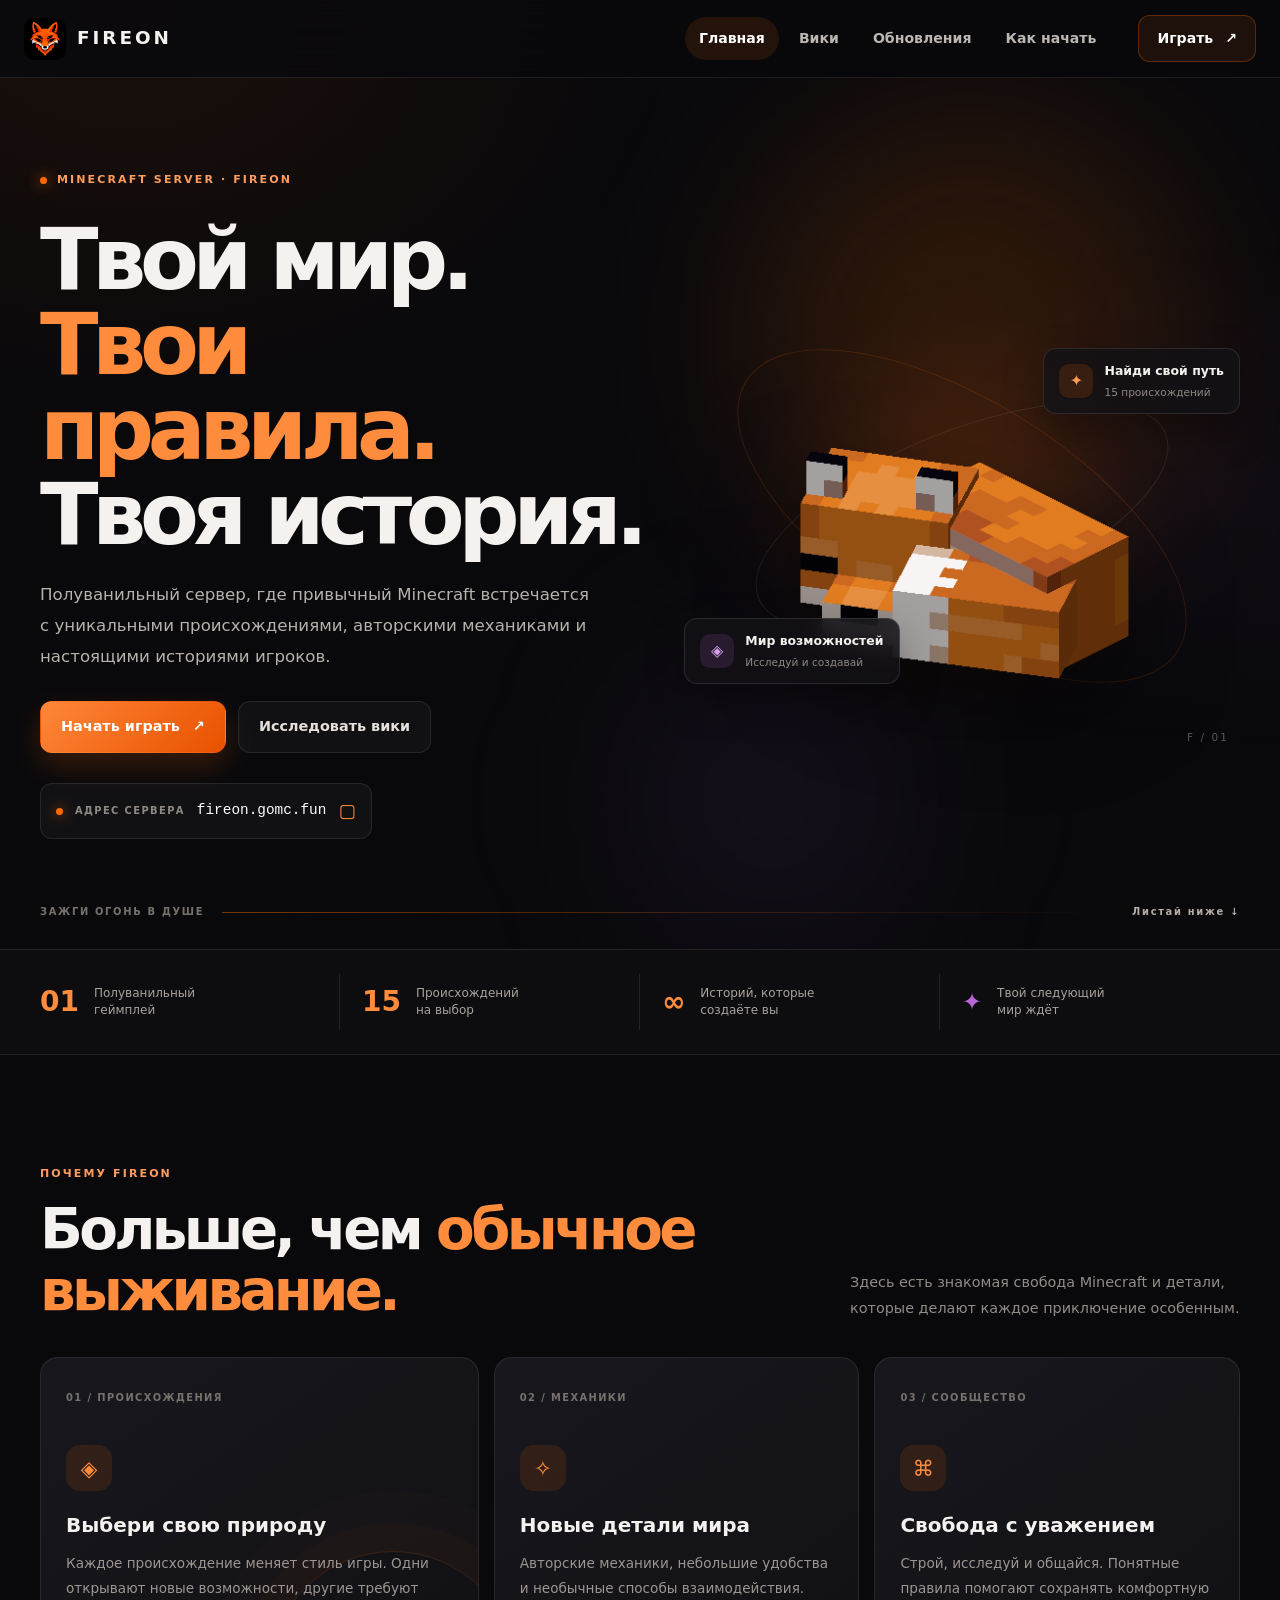
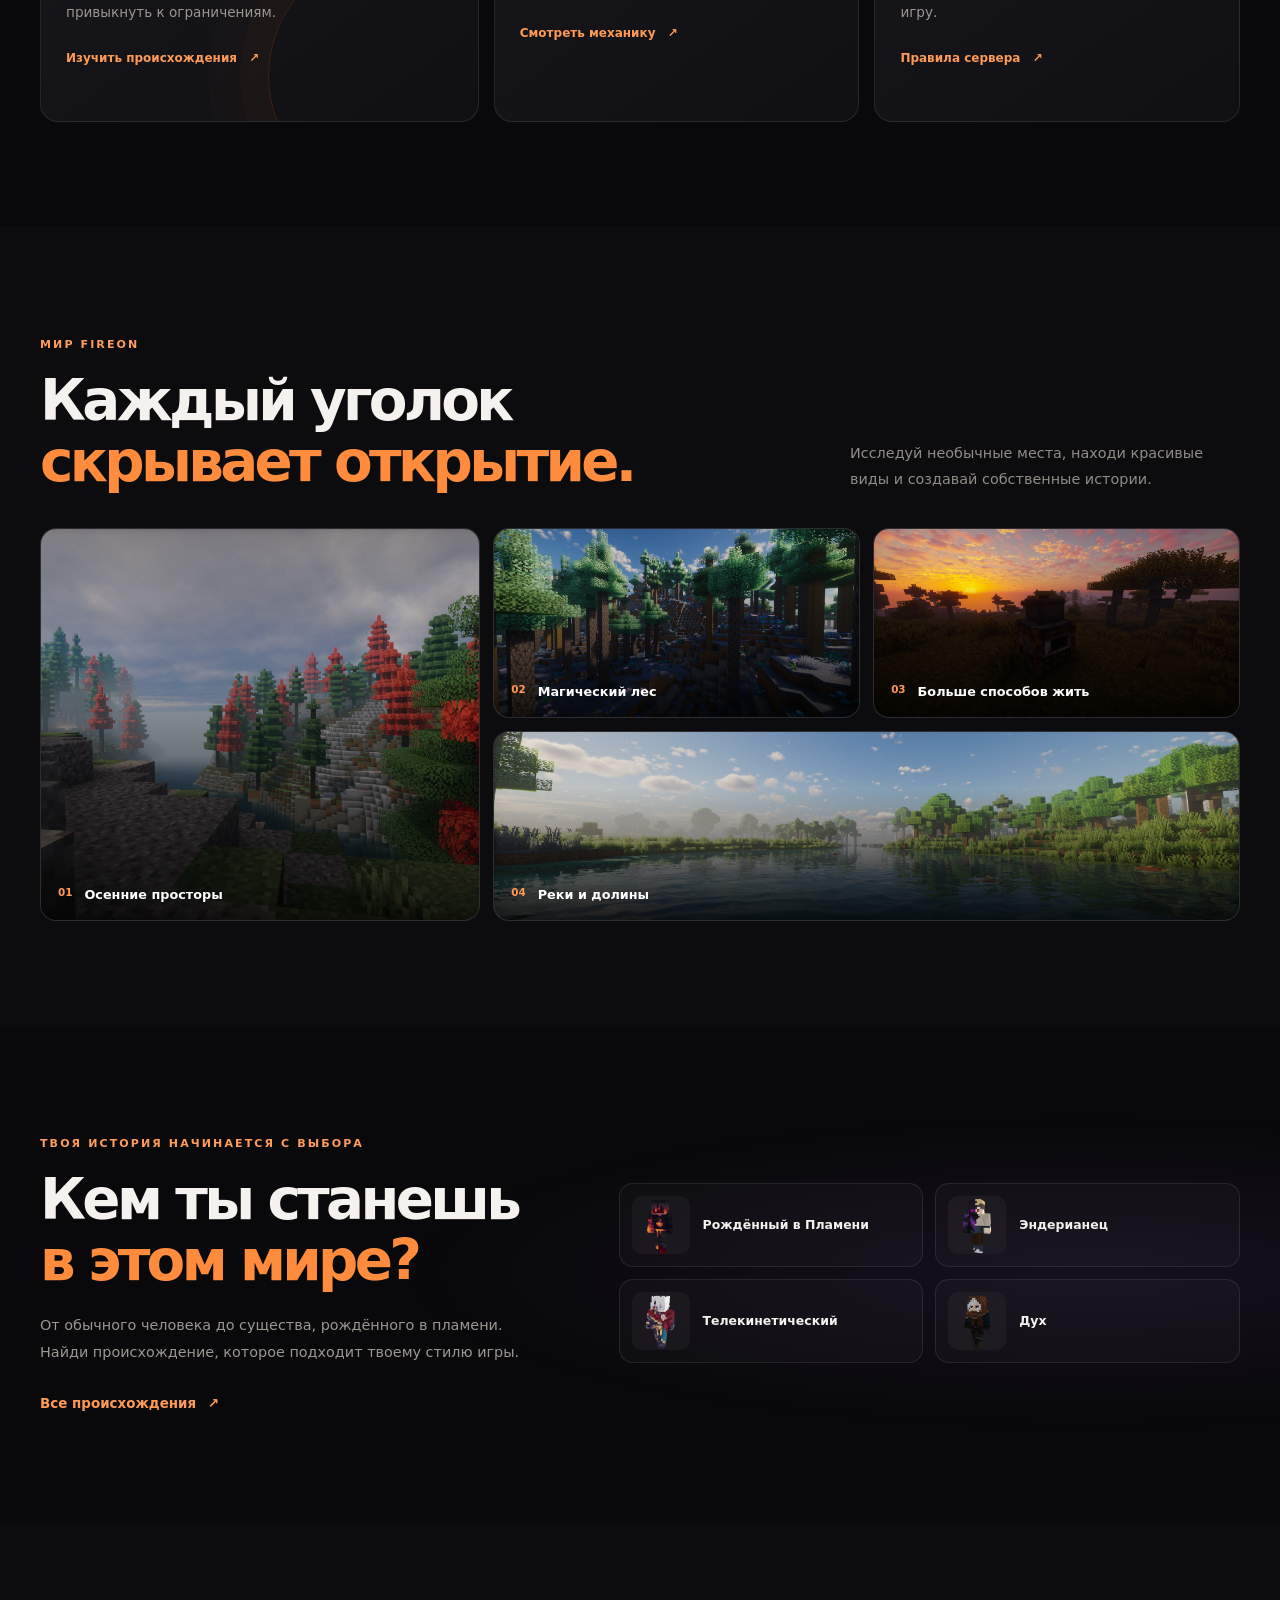
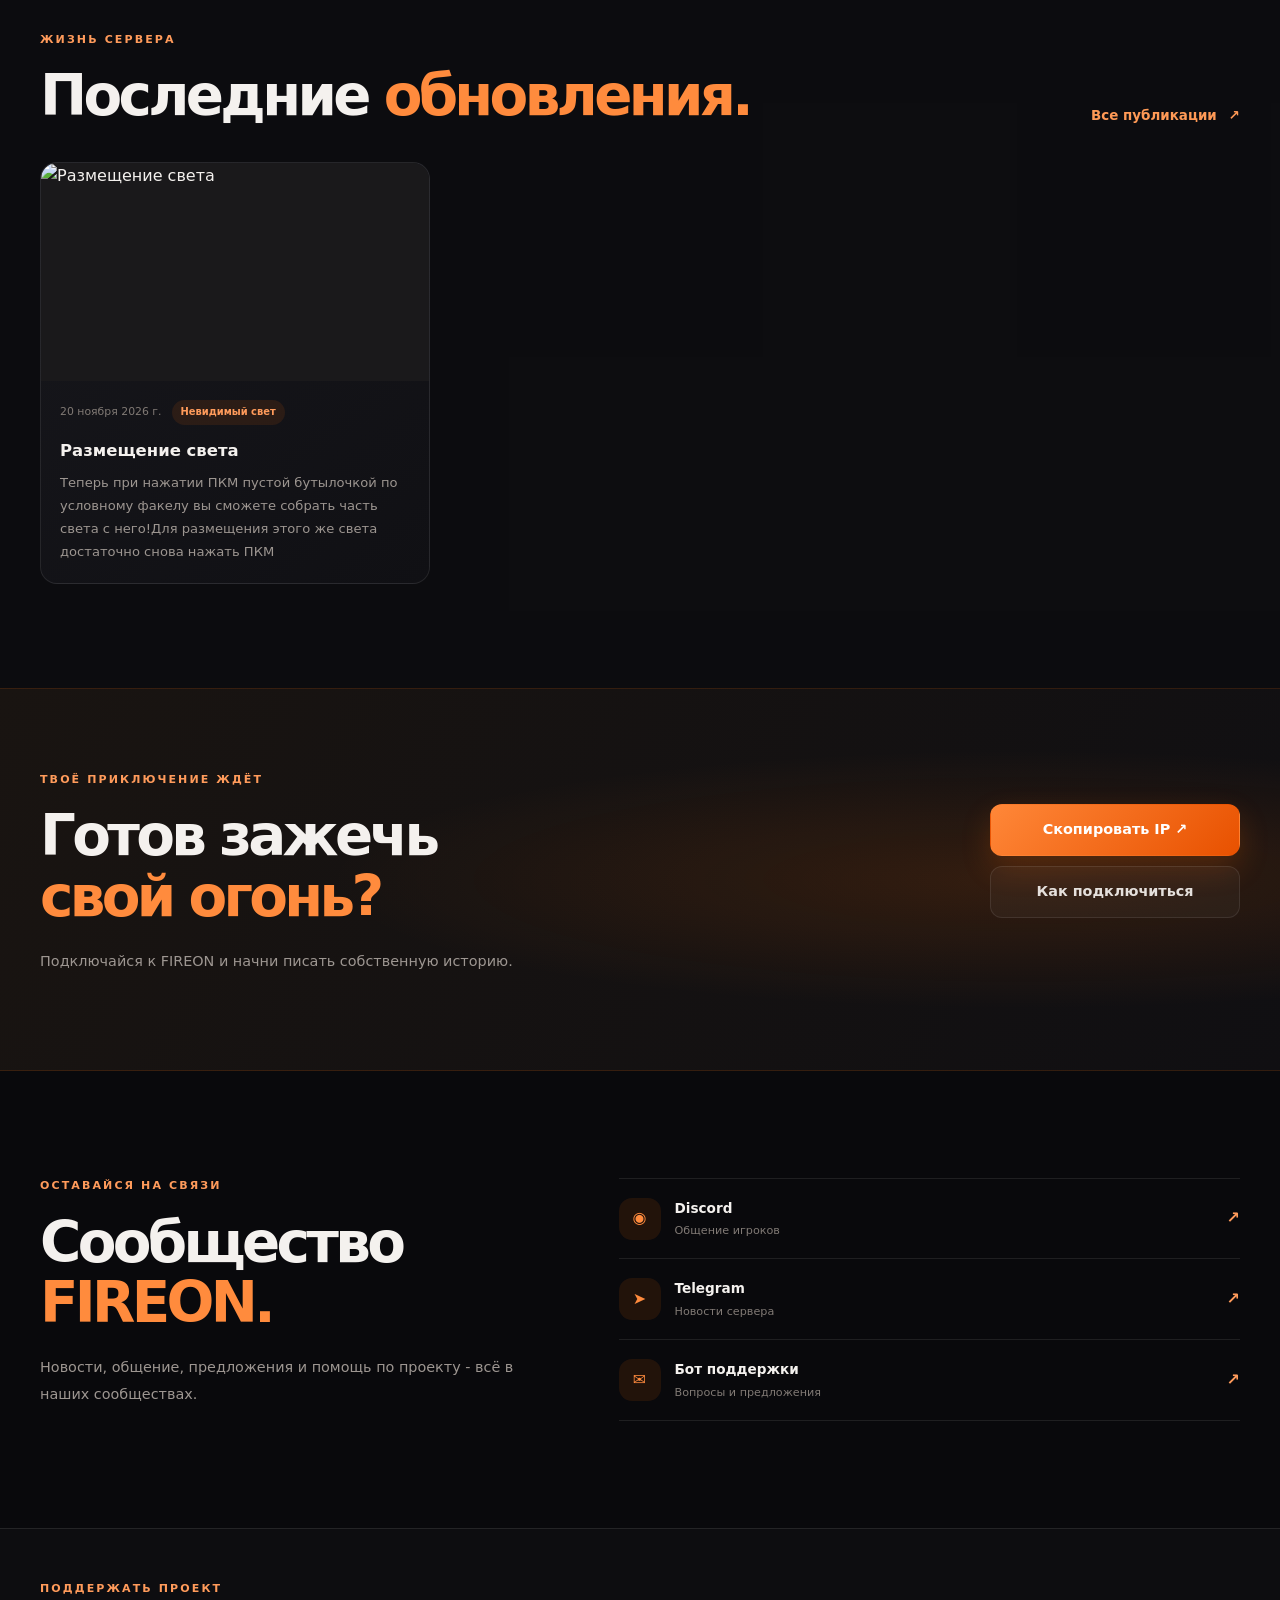
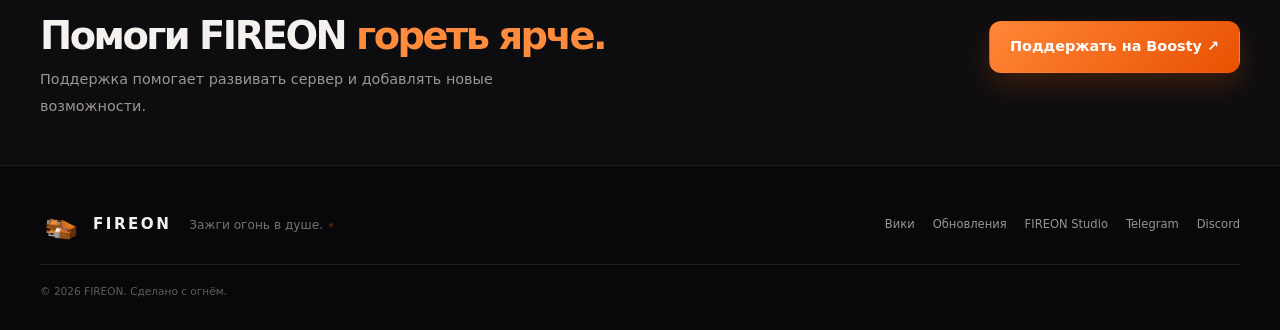
==== commit b83aceb9: "Обновление index.html через FIREON Studio" ====
--- a/index.html
+++ b/index.html
@@ -1,17 +1,27 @@
-<!doctype html><html lang="ru"><head><meta charset="utf-8"><meta name="viewport" content="width=device-width,initial-scale=1"><meta name="theme-color" content="#09090c"><meta name="description" content="FIREON - полуванильный Minecraft-сервер с уникальными происхождениями, авторскими механиками и живым сообществом."><title>FIREON - Зажги огонь в душе</title><link rel="icon" href="lis.png"><link rel="stylesheet" href="site-extras.css"><link rel="stylesheet" href="redesign.css"><meta property="og:title" content="FIREON - Зажги огонь в душе"><meta property="og:description" content="Твой новый мир начинается здесь. Исследуй, создавай, выбирай свой путь."><meta property="og:image" content="lis.png"></head><body class="page-home"><header class="site-header"><div class="nav-wrap"><a class="brand" href="index.html"><img class="brand-logo" src="lis.png" alt=""><span>FIREON</span></a><nav class="site-nav" aria-label="Основная навигация"><ul><li><a aria-current="page" href="index.html">Главная</a></li><li><a  href="wiki.html">Вики</a></li><li><a  href="updates.html">Обновления</a></li><li><a  href="join.html">Как начать</a></li></ul></nav><a class="nav-cta" href="join.html">Играть <span>↗</span></a></div></header>
+<!DOCTYPE html>
+<html lang="ru"><head><meta charset="utf-8"><meta name="viewport" content="width=device-width,initial-scale=1"><meta name="theme-color" content="#09090c"><meta name="description" content="FIREON - полуванильный Minecraft-сервер с уникальными происхождениями, авторскими механиками и живым сообществом."><title>FIREON - Зажги огонь в душе</title><link rel="icon" href="lis.png"><link rel="stylesheet" href="site-extras.css"><link rel="stylesheet" href="redesign.css"><meta property="og:title" content="FIREON - Зажги огонь в душе"><meta property="og:description" content="Твой новый мир начинается здесь. Исследуй, создавай, выбирай свой путь."><meta property="og:image" content="lis.png"></head><body class="page-home fireon-editor-active"><header class="site-header"><div class="nav-wrap"><a class="brand" href="index.html"><img class="brand-logo" src="media/uploads/1795121692792-file_0000000056f481f49adf4e401c1e3427.png" alt="" loading="lazy" decoding="async"><span>FIREON</span></a><nav class="site-nav" aria-label="Основная навигация"><ul><li spellcheck="true"><a aria-current="page" href="index.html" spellcheck="true">Главная</a></li><li spellcheck="true"><a href="wiki.html" spellcheck="true">Вики</a></li><li spellcheck="true"><a href="updates.html" spellcheck="true">Обновления</a></li><li spellcheck="true"><a href="join.html" spellcheck="true">Как начать</a></li></ul></nav><button type="button" class="fire-mobile-toggle" aria-label="Открыть меню" aria-expanded="false"><span aria-hidden="true">☰</span></button><a class="nav-cta" href="join.html">Играть <span>↗</span></a></div></header>
 <main id="home">
 <section class="hero-section"><div class="hero-noise"></div><div class="hero-glow hero-glow-one"></div><div class="hero-glow hero-glow-two"></div><div class="container hero-grid">
-<div class="hero-copy"><div class="eyebrow"><span class="eyebrow-dot"></span>MINECRAFT SERVER · FIREON</div><h1>Твой мир.<br><span>Твои правила.</span><br>Твоя история.</h1><p class="hero-lead">Полуванильный сервер, где привычный Minecraft встречается с уникальными происхождениями, авторскими механиками и настоящими историями игроков.</p><div class="hero-actions"><a class="button button-primary" href="join.html">Начать играть <span>↗</span></a><a class="button button-quiet" href="wiki.html">Исследовать вики</a></div><button class="server-address" type="button" data-copy-ip><span class="server-pulse"></span><span class="server-label">АДРЕС СЕРВЕРА</span><code data-server-ip>fireon.gomc.fun</code><span class="copy-symbol">▢</span></button><span class="copy-feedback" data-copy-status aria-live="polite"></span></div>
-<div class="hero-visual"><div class="hero-orbit orbit-one"></div><div class="hero-orbit orbit-two"></div><div class="hero-image-backdrop"></div><img class="hero-mascot" src="lis.png" alt="Логотип FIREON" fetchpriority="high"><div class="hero-float-card float-top"><span class="float-icon">✦</span><span><b>Найди свой путь</b><small>15 происхождений</small></span></div><div class="hero-float-card float-bottom"><span class="float-icon purple">◈</span><span><b>Мир возможностей</b><small>Исследуй и создавай</small></span></div><div class="hero-index">F / 01</div></div></div><div class="container hero-bottom"><span>ЗАЖГИ ОГОНЬ В ДУШЕ</span><span class="hero-line"></span><a href="#discover">Листай ниже ↓</a></div></section>
+<div class="hero-copy"><div class="eyebrow"><span class="eyebrow-dot"></span>MINECRAFT SERVER · FIREON</div><h1 spellcheck="true">Твой мир.<br><span>Твои правила.</span><br>Твоя история.</h1><p class="hero-lead" spellcheck="true">Полуванильный сервер, где привычный Minecraft встречается с уникальными происхождениями, авторскими механиками и настоящими историями игроков.</p><div class="hero-actions"><a class="button button-primary" href="join.html">Начать играть <span>↗</span></a><a class="button button-quiet" href="wiki.html">Исследовать вики</a></div><button class="server-address" type="button" data-copy-ip=""><span class="server-pulse"></span><span class="server-label">АДРЕС СЕРВЕРА</span><code data-server-ip="">fireon.gomc.fun</code><span class="copy-symbol">▢</span></button><span class="copy-feedback" data-copy-status="" aria-live="polite"></span></div>
+<div class="hero-visual"><div class="hero-orbit orbit-one"></div><div class="hero-orbit orbit-two"></div><div class="hero-image-backdrop"></div><img class="hero-mascot" src="lis.png" alt="Логотип FIREON" fetchpriority="high" decoding="async"><div class="hero-float-card float-top"><span class="float-icon">✦</span><span><b>Найди свой путь</b><small>15 происхождений</small></span></div><div class="hero-float-card float-bottom"><span class="float-icon purple">◈</span><span><b>Мир возможностей</b><small>Исследуй и создавай</small></span></div><div class="hero-index">F / 01</div></div></div><div class="container hero-bottom"><span>ЗАЖГИ ОГОНЬ В ДУШЕ</span><span class="hero-line"></span><a href="#discover">Листай ниже ↓</a></div></section>
 <section class="quick-facts"><div class="container facts-grid"><div><strong>01</strong><span>Полуванильный<br>геймплей</span></div><div><strong>15</strong><span>Происхождений<br>на выбор</span></div><div><strong>∞</strong><span>Историй, которые<br>создаёте вы</span></div><div class="facts-tag"><span class="facts-fire">✦</span><span>Твой следующий<br>мир ждёт</span></div></div></section>
-<section class="section-block" id="discover"><div class="container"><div class="section-heading"><div><span class="eyebrow">ПОЧЕМУ FIREON</span><h2>Больше, чем <span>обычное выживание.</span></h2></div><p>Здесь есть знакомая свобода Minecraft и детали, которые делают каждое приключение особенным.</p></div><div class="feature-grid">
-<a class="feature-card feature-large" href="wiki.html#origins"><span class="feature-number">01 / ПРОИСХОЖДЕНИЯ</span><div class="feature-icon">◈</div><h3>Выбери свою природу</h3><p>Каждое происхождение меняет стиль игры. Одни открывают новые возможности, другие требуют привыкнуть к ограничениям.</p><span class="feature-link">Изучить происхождения <b>↗</b></span><div class="feature-art"></div></a>
-<a class="feature-card" href="wiki.html#mechanics"><span class="feature-number">02 / МЕХАНИКИ</span><div class="feature-icon">✧</div><h3>Новые детали мира</h3><p>Авторские механики, небольшие удобства и необычные способы взаимодействия.</p><span class="feature-link">Смотреть механику <b>↗</b></span></a>
-<a class="feature-card" href="wiki.html#rules"><span class="feature-number">03 / СООБЩЕСТВО</span><div class="feature-icon">⌘</div><h3>Свобода с уважением</h3><p>Строй, исследуй и общайся. Понятные правила помогают сохранять комфортную игру.</p><span class="feature-link">Правила сервера <b>↗</b></span></a></div></div></section>
-<section class="section-block world-section"><div class="container"><div class="section-heading"><div><span class="eyebrow">МИР FIREON</span><h2>Каждый уголок<br><span>скрывает открытие.</span></h2></div><p>Исследуй необычные места, находи красивые виды и создавай собственные истории.</p></div><div class="world-gallery-new">
-<figure class="world-shot shot-tall"><img src="1.jpg" alt="Осенний лес в мире FIREON" loading="lazy"><figcaption><b>01</b><span>Осенние просторы</span></figcaption></figure><figure class="world-shot"><img src="2.jpg" alt="Магический лес" loading="lazy"><figcaption><b>02</b><span>Магический лес</span></figcaption></figure><figure class="world-shot"><img src="3.jpg" alt="Готовка в Minecraft" loading="lazy"><figcaption><b>03</b><span>Больше способов жить</span></figcaption></figure><figure class="world-shot"><img src="4.jpg" alt="Реки мира FIREON" loading="lazy"><figcaption><b>04</b><span>Реки и долины</span></figcaption></figure></div></div></section>
-<section class="section-block origins-preview"><div class="container origins-preview-grid"><div class="origins-preview-copy"><span class="eyebrow">ТВОЯ ИСТОРИЯ НАЧИНАЕТСЯ С ВЫБОРА</span><h2>Кем ты станешь<br><span>в этом мире?</span></h2><p>От обычного человека до существа, рождённого в пламени. Найди происхождение, которое подходит твоему стилю игры.</p><a class="text-link" href="wiki.html#origins">Все происхождения <span>↗</span></a></div><div class="origin-mini-grid"><a href="wiki.html#origins" class="origin-mini"><img src="p4.png" alt="Рождённый в Пламени" loading="lazy"><span>Рождённый в Пламени</span></a><a href="wiki.html#origins" class="origin-mini"><img src="p6.png" alt="Эндерианец" loading="lazy"><span>Эндерианец</span></a><a href="wiki.html#origins" class="origin-mini"><img src="p10.png" alt="Телекинетический" loading="lazy"><span>Телекинетический</span></a><a href="wiki.html#origins" class="origin-mini"><img src="p14.png" alt="Дух" loading="lazy"><span>Дух</span></a></div></div></section>
-<section class="section-block updates-preview"><div class="container"><div class="section-heading"><div><span class="eyebrow">ЖИЗНЬ СЕРВЕРА</span><h2>Последние <span>обновления.</span></h2></div><a class="text-link" href="updates.html">Все публикации <span>↗</span></a></div><div class="updates-grid" data-latest-updates><div class="loading-card">Загружаем последние обновления…</div></div></div></section>
-<section class="join-banner"><div class="container join-banner-inner"><div><span class="eyebrow">ТВОЁ ПРИКЛЮЧЕНИЕ ЖДЁТ</span><h2>Готов зажечь<br><span>свой огонь?</span></h2><p>Подключайся к FIREON и начни писать собственную историю.</p></div><div class="join-banner-actions"><button class="button button-primary button-wide" data-copy-ip>Скопировать IP ↗</button><a class="button button-outline button-wide" href="join.html">Как подключиться</a><span class="copy-feedback" data-copy-status aria-live="polite"></span></div></div></section>
-<section class="community-section"><div class="container community-grid"><div><span class="eyebrow">ОСТАВАЙСЯ НА СВЯЗИ</span><h2>Сообщество<br><span>FIREON.</span></h2><p>Новости, общение, предложения и помощь по проекту - всё в наших сообществах.</p></div><div class="community-links"><a href="https://discord.gg/YX8sYAWTA" target="_blank" rel="noopener"><span class="community-icon">◉</span><span><b>Discord</b><small>Общение игроков</small></span><strong>↗</strong></a><a href="https://t.me/fireon_mc" target="_blank" rel="noopener"><span class="community-icon">➤</span><span><b>Telegram</b><small>Новости сервера</small></span><strong>↗</strong></a><a href="https://t.me/Fire0n_bot" target="_blank" rel="noopener"><span class="community-icon">✉</span><span><b>Бот поддержки</b><small>Вопросы и предложения</small></span><strong>↗</strong></a></div></div></section>
-<section class="support-strip"><div class="container support-inner"><div><span class="eyebrow">ПОДДЕРЖАТЬ ПРОЕКТ</span><h2>Помоги FIREON <span>гореть ярче.</span></h2><p>Поддержка помогает развивать сервер и добавлять новые возможности.</p></div><a class="button button-primary" href="https://boosty.to/fireon" target="_blank" rel="noopener">Поддержать на Boosty ↗</a></div></section></main><footer class="site-footer"><div class="container footer-inner"><a class="brand footer-brand" href="index.html"><img class="brand-logo" src="lis.png" alt=""><span>FIREON</span></a><p>Зажги огонь в душе.</p><div class="footer-links"><a href="wiki.html">Вики</a><a href="updates.html">Обновления</a><a href="admin.html">FIREON Studio</a><a href="https://t.me/fireon_mc" target="_blank" rel="noopener">Telegram</a><a href="https://discord.gg/YX8sYAWTA" target="_blank" rel="noopener">Discord</a></div><small>© <span data-year>2026</span> FIREON. Сделано с огнём.</small></div></footer><script src="site-config.js"></script><script src="site.js" defer></script><script src="updates.js" defer></script><script src="site-extras.js" defer></script></body></html>+<section class="section-block" id="discover"><div class="container"><div class="section-heading"><div><span class="eyebrow">ПОЧЕМУ FIREON</span><h2 spellcheck="true">Больше, чем <span>обычное выживание.</span></h2></div><p spellcheck="true">Здесь есть знакомая свобода Minecraft и детали, которые делают каждое приключение особенным.</p></div><div class="feature-grid">
+<a class="feature-card feature-large" href="wiki.html#origins"><span class="feature-number">01 / ПРОИСХОЖДЕНИЯ</span><div class="feature-icon">◈</div><h3 spellcheck="true">Выбери свою природу</h3><p spellcheck="true">Каждое происхождение меняет стиль игры. Одни открывают новые возможности, другие требуют привыкнуть к ограничениям.</p><span class="feature-link">Изучить происхождения <b>↗</b></span><div class="feature-art"></div></a>
+<a class="feature-card" href="wiki.html#mechanics"><span class="feature-number">02 / МЕХАНИКИ</span><div class="feature-icon">✧</div><h3 spellcheck="true">Новые детали мира</h3><p spellcheck="true">Авторские механики, небольшие удобства и необычные способы взаимодействия.</p><span class="feature-link">Смотреть механику <b>↗</b></span></a>
+<a class="feature-card" href="wiki.html#rules"><span class="feature-number">03 / СООБЩЕСТВО</span><div class="feature-icon">⌘</div><h3 spellcheck="true">Свобода с уважением</h3><p spellcheck="true">Строй, исследуй и общайся. Понятные правила помогают сохранять комфортную игру.</p><span class="feature-link">Правила сервера <b>↗</b></span></a></div></div></section>
+<section class="section-block world-section"><div class="container"><div class="section-heading"><div><span class="eyebrow">МИР FIREON</span><h2 spellcheck="true">Каждый уголок<br><span>скрывает открытие.</span></h2></div><p spellcheck="true">Исследуй необычные места, находи красивые виды и создавай собственные истории.</p></div><div class="world-gallery-new">
+<figure class="world-shot shot-tall"><img src="1.jpg" alt="Осенний лес в мире FIREON" loading="lazy" decoding="async"><figcaption><b>01</b><span>Осенние просторы</span></figcaption></figure><figure class="world-shot"><img src="2.jpg" alt="Магический лес" loading="lazy" decoding="async"><figcaption><b>02</b><span>Магический лес</span></figcaption></figure><figure class="world-shot"><img src="3.jpg" alt="Готовка в Minecraft" loading="lazy" decoding="async"><figcaption><b>03</b><span>Больше способов жить</span></figcaption></figure><figure class="world-shot"><img src="4.jpg" alt="Реки мира FIREON" loading="lazy" decoding="async"><figcaption><b>04</b><span>Реки и долины</span></figcaption></figure></div></div></section>
+<section class="section-block origins-preview"><div class="container origins-preview-grid"><div class="origins-preview-copy"><span class="eyebrow">ТВОЯ ИСТОРИЯ НАЧИНАЕТСЯ С ВЫБОРА</span><h2 spellcheck="true">Кем ты станешь<br><span>в этом мире?</span></h2><p spellcheck="true">От обычного человека до существа, рождённого в пламени. Найди происхождение, которое подходит твоему стилю игры.</p><a class="text-link" href="wiki.html#origins">Все происхождения <span>↗</span></a></div><div class="origin-mini-grid"><a href="wiki.html#origins" class="origin-mini"><img src="p4.png" alt="Рождённый в Пламени" loading="lazy" decoding="async"><span>Рождённый в Пламени</span></a><a href="wiki.html#origins" class="origin-mini"><img src="p6.png" alt="Эндерианец" loading="lazy" decoding="async"><span>Эндерианец</span></a><a href="wiki.html#origins" class="origin-mini"><img src="p10.png" alt="Телекинетический" loading="lazy" decoding="async"><span>Телекинетический</span></a><a href="wiki.html#origins" class="origin-mini"><img src="p14.png" alt="Дух" loading="lazy" decoding="async"><span>Дух</span></a></div></div></section>
+<section class="section-block updates-preview"><div class="container"><div class="section-heading"><div><span class="eyebrow">ЖИЗНЬ СЕРВЕРА</span><h2 spellcheck="true">Последние <span>обновления.</span></h2></div><a class="text-link" href="updates.html">Все публикации <span>↗</span></a></div><div class="updates-grid" data-latest-updates=""><article class="update-card"><img class="update-card-image" src="/FireOn/media/mechanics/photo_2026-11-20_00-19-36.jpg" alt="Размещение света" loading="lazy" decoding="async"><div class="update-card-content"><div class="update-meta"><span>20 ноября 2026 г.</span><span class="update-tag">Невидимый свет</span></div><h3>Размещение света</h3><p>Теперь при нажатии ПКМ пустой бутылочкой по условному факелу вы сможете собрать часть света с него!Для размещения этого же света достаточно снова нажать ПКМ</p></div></article></div></div></section>
+<section class="join-banner"><div class="container join-banner-inner"><div><span class="eyebrow">ТВОЁ ПРИКЛЮЧЕНИЕ ЖДЁТ</span><h2 spellcheck="true">Готов зажечь<br><span>свой огонь?</span></h2><p spellcheck="true">Подключайся к FIREON и начни писать собственную историю.</p></div><div class="join-banner-actions"><button class="button button-primary button-wide" data-copy-ip="">Скопировать IP ↗</button><a class="button button-outline button-wide" href="join.html">Как подключиться</a><span class="copy-feedback" data-copy-status="" aria-live="polite"></span></div></div></section>
+<section class="community-section"><div class="container community-grid"><div><span class="eyebrow">ОСТАВАЙСЯ НА СВЯЗИ</span><h2 spellcheck="true">Сообщество<br><span>FIREON.</span></h2><p spellcheck="true">Новости, общение, предложения и помощь по проекту - всё в наших сообществах.</p></div><div class="community-links"><a href="https://discord.gg/YX8sYAWTA" target="_blank" rel="noopener"><span class="community-icon">◉</span><span><b>Discord</b><small>Общение игроков</small></span><strong>↗</strong></a><a href="https://t.me/fireon_mc" target="_blank" rel="noopener"><span class="community-icon">➤</span><span><b>Telegram</b><small>Новости сервера</small></span><strong>↗</strong></a><a href="https://t.me/Fire0n_bot" target="_blank" rel="noopener"><span class="community-icon">✉</span><span><b>Бот поддержки</b><small>Вопросы и предложения</small></span><strong>↗</strong></a></div></div></section>
+<section class="support-strip"><div class="container support-inner"><div><span class="eyebrow">ПОДДЕРЖАТЬ ПРОЕКТ</span><h2 spellcheck="true">Помоги FIREON <span>гореть ярче.</span></h2><p spellcheck="true">Поддержка помогает развивать сервер и добавлять новые возможности.</p></div><a class="button button-primary" href="https://boosty.to/fireon" target="_blank" rel="noopener">Поддержать на Boosty ↗</a></div></section></main><footer class="site-footer"><div class="container footer-inner"><a class="brand footer-brand" href="index.html"><img class="brand-logo" src="lis.png" alt="" loading="lazy" decoding="async"><span>FIREON</span></a><p spellcheck="true">Зажги огонь в душе.<button type="button" class="egg-dot" aria-label="Открыть секретную мини-игру" title="Секрет FIREON" data-egg-ready="1"></button></p><div class="footer-links"><a href="wiki.html">Вики</a><a href="updates.html">Обновления</a><a href="admin.html">FIREON Studio</a><a href="https://t.me/fireon_mc" target="_blank" rel="noopener">Telegram</a><a href="https://discord.gg/YX8sYAWTA" target="_blank" rel="noopener">Discord</a></div><small>© <span data-year="">2026</span> FIREON. Сделано с огнём.</small></div></footer><script src="site-config.js"></script><script src="site.js" defer=""></script><script src="updates.js" defer=""></script><script src="site-extras.js" defer=""></script><div id="egg-overlay" class="egg-overlay">
+      <div class="egg-game" role="dialog" aria-modal="true" aria-label="Хранитель огня">
+        <div class="egg-kicker">FIREON / ENDLESS MODE</div><h3 spellcheck="true">Хранитель огня</h3>
+        <p spellcheck="true">Защищай искру от порывов ветра и капель воды. Нажимай на опасности, пока они не добрались до огня.</p>
+        <div class="egg-stats"><span>Очки: <strong id="egg-score">0</strong></span><span>Жар: <strong id="egg-heat">100%</strong></span><span>Рекорд: <strong id="egg-best">149</strong></span></div>
+        <div class="egg-heatbar"><span id="egg-heatbar"></span></div>
+        <div class="egg-field" id="egg-field"><div class="egg-core" id="egg-core"><i></i></div></div>
+        <p class="egg-result" id="egg-result" aria-live="polite" spellcheck="true">Нажми «Начать» и не дай огню погаснуть.</p>
+        <div class="egg-actions"><button type="button" class="egg-start" id="egg-start">Начать</button><button type="button" class="egg-close" id="egg-close">Закрыть</button></div>
+      </div></div></body></html>
--- a/site-extras.css
+++ b/site-extras.css
@@ -268,3 +268,21 @@
 .egg-spark.egg-golden{width:34px;height:34px;margin:-17px 0 0 -17px;background:radial-gradient(circle,#fff 0%,#ffe58a 28%,#ffae00 55%,transparent 72%);box-shadow:0 0 18px #ffc43dcc;animation:egg-gold-pulse .45s ease-in-out infinite alternate}
 .egg-result{min-height:30px;margin:10px 0 0!important;color:#ffbd82!important;font-size:.72rem!important}
 @keyframes egg-gold-pulse{from{transform:scale(.88);filter:brightness(.9)}to{transform:scale(1.18);filter:brightness(1.3)}}
+
+/* Endless flame keeper */
+.egg-dot{appearance:none;border:0;padding:0;cursor:pointer}
+.egg-game{max-width:430px}
+.egg-heatbar{height:7px;background:#282329;border-radius:8px;overflow:hidden;margin:0 0 12px}
+.egg-heatbar span{display:block;height:100%;width:100%;background:linear-gradient(90deg,#f34b18,#ffc14c);transition:width .15s}
+.egg-field{height:310px;position:relative;overflow:hidden;background:radial-gradient(circle at center,#24140c 0,#100d0e 43%,#080809 80%)}
+.egg-core{position:absolute;left:50%;top:50%;width:40px;height:54px;transform:translate(-50%,-50%);border-radius:55% 45% 55% 45%;background:radial-gradient(ellipse at 50% 65%,#fff8b0 0 10%,#ffb12d 30%,#ff5a00 62%,transparent 72%);filter:drop-shadow(0 0 13px #ff6a00);animation:core-flame .65s ease-in-out infinite alternate;z-index:2}
+.egg-core i{position:absolute;inset:12px 12px 9px;border-radius:50%;background:#fff4bd;filter:blur(4px)}
+.egg-core.weak{animation:core-flame .22s ease-in-out infinite alternate;filter:drop-shadow(0 0 5px #ff4c00)}
+.egg-core.extinguished{opacity:.08;filter:none;animation:none}
+.egg-hazard{position:absolute;z-index:3;transform:translate(-50%,-50%);width:32px;height:32px;border:1px solid #ffffff22;border-radius:50%;background:#17151a;color:white;cursor:pointer;box-shadow:0 0 14px #0009;touch-action:manipulation}
+.egg-hazard.water{background:#102c43;border-color:#4aa9e8;box-shadow:0 0 15px #238bd477}
+.egg-hazard.wind{background:#292332;border-color:#bca8d4;color:#e7dcf4;box-shadow:0 0 15px #bca8d455}
+.egg-hazard.ember{background:#48220d;border-color:#ff9a36;color:#ffd18a;box-shadow:0 0 16px #ff6a0099}
+.egg-actions{display:flex;justify-content:center;gap:10px}
+.egg-start{margin-top:.75rem;padding:.55rem 1.2rem;background:#ff6a00;border:1px solid #ff8a32;color:white;border-radius:8px;font-weight:700;cursor:pointer}
+@keyframes core-flame{from{scale:.92;rotate:-3deg}to{scale:1.08;rotate:3deg}}
--- a/redesign.css
+++ b/redesign.css
@@ -1,6 +1,6 @@
 :root{color-scheme:dark;--bg:#09090c;--surface:#111116;--surface2:#17171e;--line:rgba(255,255,255,.09);--text:#f4f1ee;--muted:#a5a09d;--orange:#ff6a00;--orange2:#ff8b3d;--purple:#b666d6;--max:1200px;--shadow:0 24px 70px rgba(0,0,0,.38)}
 *{box-sizing:border-box}html{scroll-behavior:smooth;scroll-padding-top:100px}body{margin:0;background:var(--bg);color:var(--text);font-family:Inter,ui-sans-serif,system-ui,sans-serif;line-height:1.65;-webkit-font-smoothing:antialiased}body:before{content:"";position:fixed;inset:0;pointer-events:none;z-index:-1;background:radial-gradient(ellipse at 10% 0,rgba(255,106,0,.075),transparent 35rem),radial-gradient(ellipse at 100% 55%,rgba(182,102,214,.045),transparent 42rem)}::selection{background:rgba(255,106,0,.35);color:#fff}a{color:inherit;text-decoration:none}button,input{font:inherit}button:focus-visible,a:focus-visible,input:focus-visible{outline:2px solid var(--orange2);outline-offset:4px}.container{width:min(var(--max),calc(100% - 48px));margin-inline:auto}
-.site-header{height:78px;position:sticky;top:0;z-index:1000;background:rgba(9,9,12,.84);border-bottom:1px solid var(--line);backdrop-filter:blur(20px)}.nav-wrap{height:100%;width:min(1320px,calc(100% - 48px));margin:auto;display:flex;align-items:center;gap:28px}.brand{display:inline-flex;align-items:center;gap:11px;font-weight:900;letter-spacing:.16em;font-size:1.15rem}.brand-symbol{display:grid;place-items:center;width:37px;height:37px;border-radius:11px;background:linear-gradient(145deg,#ff8b3d,#e34e00);color:#fff;font-size:1.25rem;box-shadow:0 8px 24px rgba(255,106,0,.22)}.brand-logo{display:block;width:42px;height:42px;object-fit:contain;border-radius:10px;flex:none}.footer-brand .brand-logo{width:38px;height:38px}.site-nav{margin-left:auto}.site-nav ul{display:flex;align-items:center;gap:6px;padding:0;margin:0;list-style:none}.site-nav a{display:inline-flex;padding:10px 14px;border-radius:999px;color:#bcb7b2;font-size:.88rem;font-weight:600;transition:.2s}.site-nav a:hover,.site-nav a[aria-current=page]{background:rgba(255,106,0,.11);color:#fff}.nav-cta{display:inline-flex;gap:12px;padding:11px 18px;border:1px solid rgba(255,106,0,.3);border-radius:12px;color:#fff;font-weight:700;font-size:.88rem;background:rgba(255,106,0,.09)}.nav-cta:hover{background:var(--orange)}.fire-mobile-toggle{display:none;border:1px solid var(--line);border-radius:12px;background:var(--surface2);color:#fff;width:42px;height:42px;align-items:center;justify-content:center;font-size:1.2rem;cursor:pointer}
+.site-header{height:78px;position:sticky;top:0;z-index:1000;background:rgba(9,9,12,.84);border-bottom:1px solid var(--line);backdrop-filter:blur(20px)}.nav-wrap{height:100%;width:min(1320px,calc(100% - 48px));margin:auto;display:flex;align-items:center;gap:28px}.brand{display:inline-flex;align-items:center;gap:11px;font-weight:900;letter-spacing:.16em;font-size:1.15rem}.brand-symbol{display:grid;place-items:center;width:37px;height:37px;border-radius:11px;background:linear-gradient(145deg,#ff8b3d,#e34e00);color:#fff;font-size:1.25rem;box-shadow:0 8px 24px rgba(255,106,0,.22)}.brand-logo{display:block;width:42px;height:42px;object-fit:contain;border-radius:10px;flex:none;min-width:42px;min-height:42px}.hero-mascot{display:block;max-width:100%;height:auto;object-fit:contain}.footer-brand .brand-logo{width:38px;height:38px}.site-nav{margin-left:auto}.site-nav ul{display:flex;align-items:center;gap:6px;padding:0;margin:0;list-style:none}.site-nav a{display:inline-flex;padding:10px 14px;border-radius:999px;color:#bcb7b2;font-size:.88rem;font-weight:600;transition:.2s}.site-nav a:hover,.site-nav a[aria-current=page]{background:rgba(255,106,0,.11);color:#fff}.nav-cta{display:inline-flex;gap:12px;padding:11px 18px;border:1px solid rgba(255,106,0,.3);border-radius:12px;color:#fff;font-weight:700;font-size:.88rem;background:rgba(255,106,0,.09)}.nav-cta:hover{background:var(--orange)}.fire-mobile-toggle{display:none;border:1px solid var(--line);border-radius:12px;background:var(--surface2);color:#fff;width:42px;height:42px;align-items:center;justify-content:center;font-size:1.2rem;cursor:pointer}
 .eyebrow{display:inline-flex;align-items:center;gap:10px;color:#ff9b5b;font-size:.69rem;font-weight:800;letter-spacing:.19em;text-transform:uppercase}.eyebrow-dot,.server-pulse{width:7px;height:7px;border-radius:50%;background:var(--orange);box-shadow:0 0 14px rgba(255,106,0,.9)}.button{display:inline-flex;align-items:center;justify-content:center;gap:13px;min-height:48px;padding:13px 20px;border:1px solid transparent;border-radius:12px;font-size:.9rem;font-weight:750;transition:transform .2s,background .2s,border-color .2s;cursor:pointer}.button:hover{transform:translateY(-2px)}.button-primary{color:#fff;background:linear-gradient(135deg,#ff8738,#e85100);box-shadow:0 12px 30px rgba(255,106,0,.2)}.button-quiet,.button-outline{color:#e5e0dc;background:rgba(255,255,255,.035);border-color:var(--line)}.button-wide{width:100%}
 .hero-section{position:relative;isolation:isolate;overflow:hidden;min-height:650px;padding:88px 0 28px}.hero-noise{position:absolute;inset:0;z-index:-1;opacity:.12;background-image:linear-gradient(rgba(255,255,255,.045) 1px,transparent 1px),linear-gradient(90deg,rgba(255,255,255,.045) 1px,transparent 1px);background-size:72px 72px}.hero-glow{position:absolute;z-index:-1;border-radius:50%;filter:blur(90px)}.hero-glow-one{width:440px;height:440px;right:7%;top:4%;background:rgba(255,106,0,.15)}.hero-glow-two{width:300px;height:300px;right:28%;bottom:0;background:rgba(182,102,214,.08)}.hero-grid{display:grid;grid-template-columns:1.05fr .95fr;align-items:center;gap:30px}.hero-copy{position:relative;z-index:2}.hero-copy h1{font-size:clamp(3.3rem,6.7vw,6.3rem);line-height:.99;letter-spacing:-.075em;margin:25px 0 23px;font-weight:900}.hero-copy h1 span,.section-heading h2 span,.origins-preview h2 span,.join-banner h2 span,.community-grid h2 span,.support-inner h2 span,.wiki-intro h1 span,.subpage-hero h1 span,.bottom-cta h2 span,.join-help h2 span{color:var(--orange2)}.hero-lead{max-width:550px;color:#b8b2ad;font-size:1.04rem;line-height:1.85;margin:0 0 29px}.hero-actions{display:flex;flex-wrap:wrap;gap:12px}.server-address{display:flex;align-items:center;gap:12px;margin-top:30px;padding:12px 15px;border:1px solid var(--line);border-radius:12px;background:rgba(255,255,255,.035);color:#fff;cursor:pointer}.server-label{color:#8f8984;font-size:.62rem;font-weight:800;letter-spacing:.14em}.server-address code,.join-ip-card code{font-family:ui-monospace,Consolas,monospace;font-size:.9rem;color:#fff}.copy-symbol{color:var(--orange2);font-size:1.15rem}.copy-feedback{display:block;min-height:20px;color:#ffb17a;font-size:.78rem;margin-top:7px}.hero-visual{position:relative;min-height:480px;display:grid;place-items:center}.hero-image-backdrop{position:absolute;width:min(85%,430px);aspect-ratio:1;border-radius:50%;background:radial-gradient(circle,rgba(255,106,0,.17),rgba(255,106,0,.035) 48%,transparent 70%)}.hero-mascot{position:relative;z-index:2;width:min(100%,470px);max-height:440px;object-fit:contain;filter:drop-shadow(0 35px 45px rgba(0,0,0,.55));animation:float 7s ease-in-out infinite}.hero-orbit{position:absolute;border:1px solid rgba(255,255,255,.09);border-radius:50%;transform:rotate(-22deg)}.orbit-one{width:440px;height:170px}.orbit-two{width:510px;height:230px;transform:rotate(32deg);border-color:rgba(255,106,0,.16)}.hero-float-card{position:absolute;z-index:3;display:flex;align-items:center;gap:11px;padding:12px 15px;border:1px solid rgba(255,255,255,.11);border-radius:13px;background:rgba(19,18,21,.83);box-shadow:0 16px 40px rgba(0,0,0,.32);backdrop-filter:blur(12px)}.hero-float-card b,.hero-float-card small{display:block}.hero-float-card b{font-size:.78rem}.hero-float-card small{font-size:.66rem;color:#8f8984;margin-top:2px}.float-icon{display:grid;place-items:center;width:34px;height:34px;border-radius:10px;background:rgba(255,106,0,.14);color:#ff9a56}.float-icon.purple{background:rgba(182,102,214,.14);color:#d49bea}.float-top{top:15%;right:0}.float-bottom{bottom:15%;left:0}.hero-index{position:absolute;right:2%;bottom:2%;font-size:.65rem;letter-spacing:.2em;color:#5d5652}.hero-bottom{display:flex;align-items:center;gap:18px;margin-top:38px;color:#77716d;font-size:.62rem;font-weight:800;letter-spacing:.17em}.hero-line{height:1px;flex:1;background:linear-gradient(90deg,rgba(255,106,0,.45),transparent)}.hero-bottom a{color:#b4aca6}
 .quick-facts{border-block:1px solid var(--line);background:rgba(255,255,255,.018)}.facts-grid{display:grid;grid-template-columns:repeat(4,1fr);padding:24px 0}.facts-grid>div{display:flex;align-items:center;gap:15px;padding:5px 22px;border-right:1px solid var(--line)}.facts-grid>div:first-child{padding-left:0}.facts-grid>div:last-child{border:0}.facts-grid strong{font-size:1.75rem;color:var(--orange2)}.facts-grid span{font-size:.75rem;color:#aaa39e;line-height:1.45}.facts-tag .facts-fire{font-size:1.5rem;color:var(--purple)}
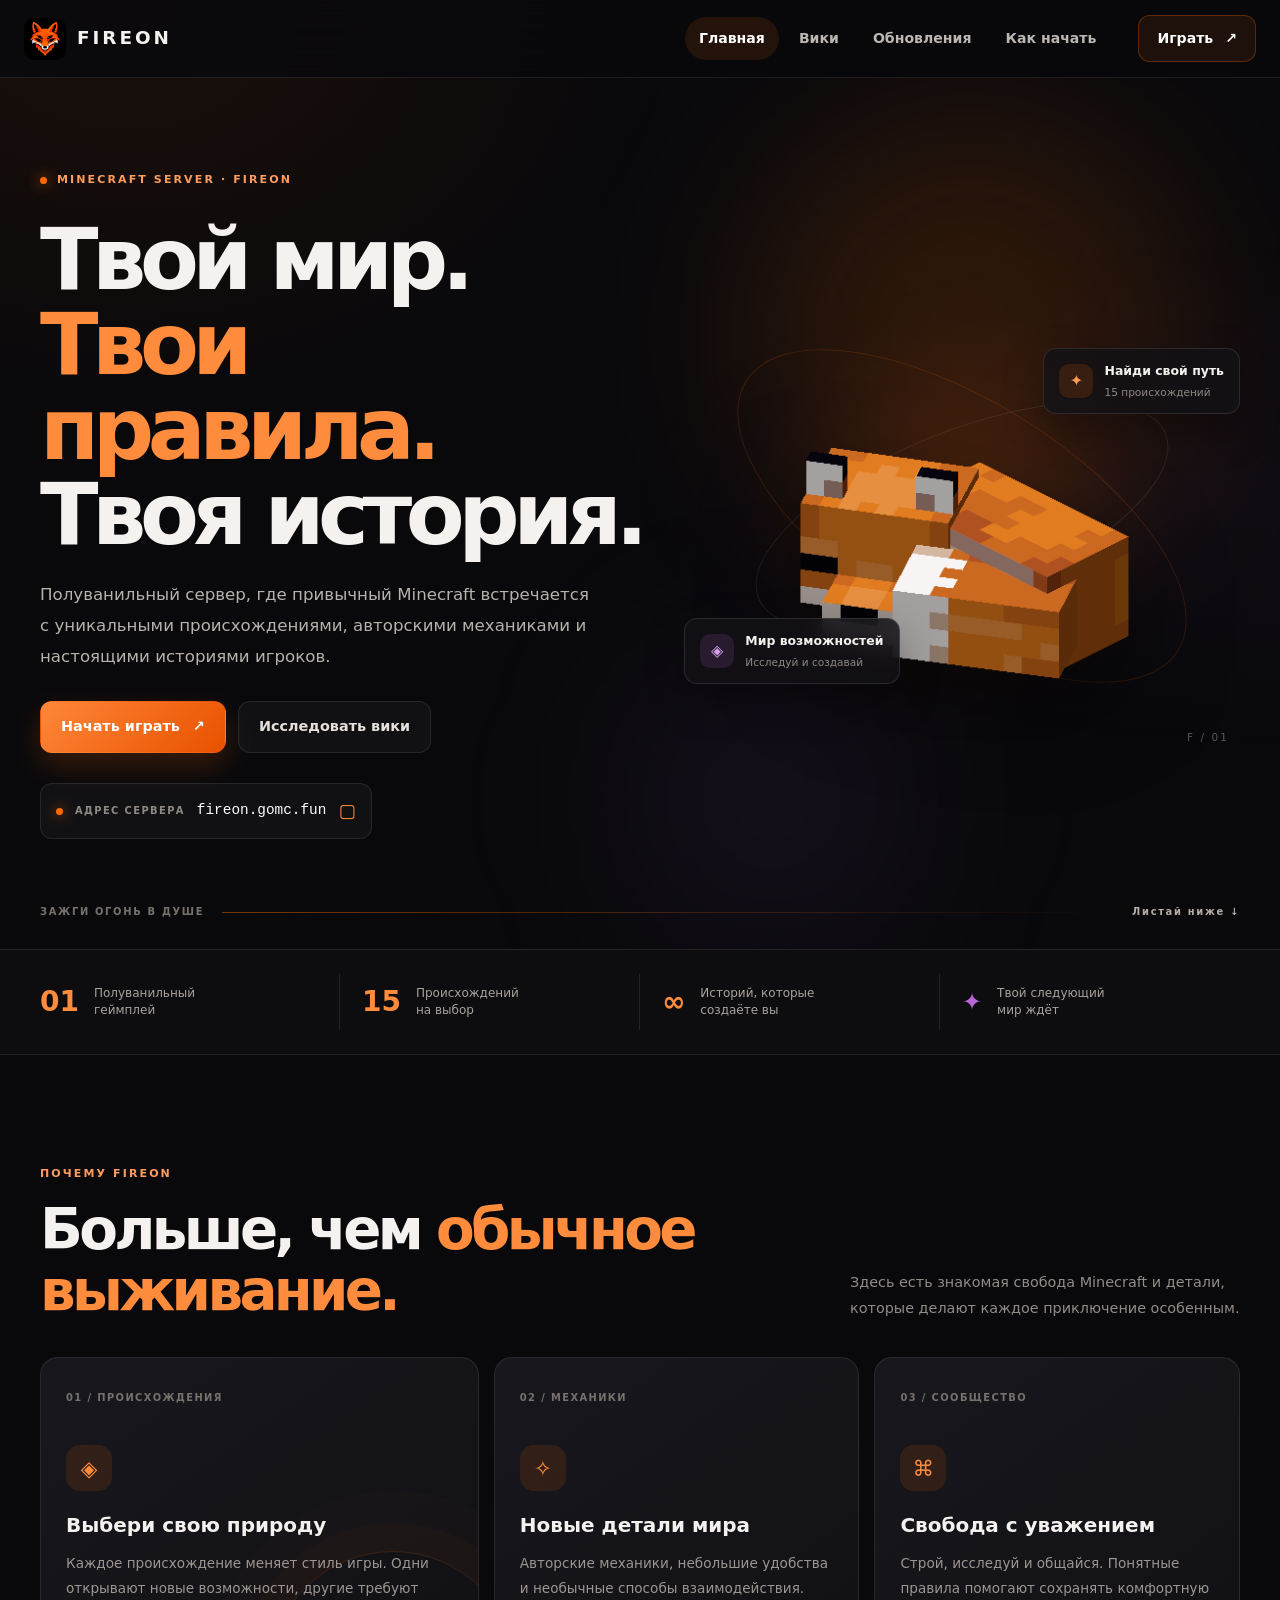
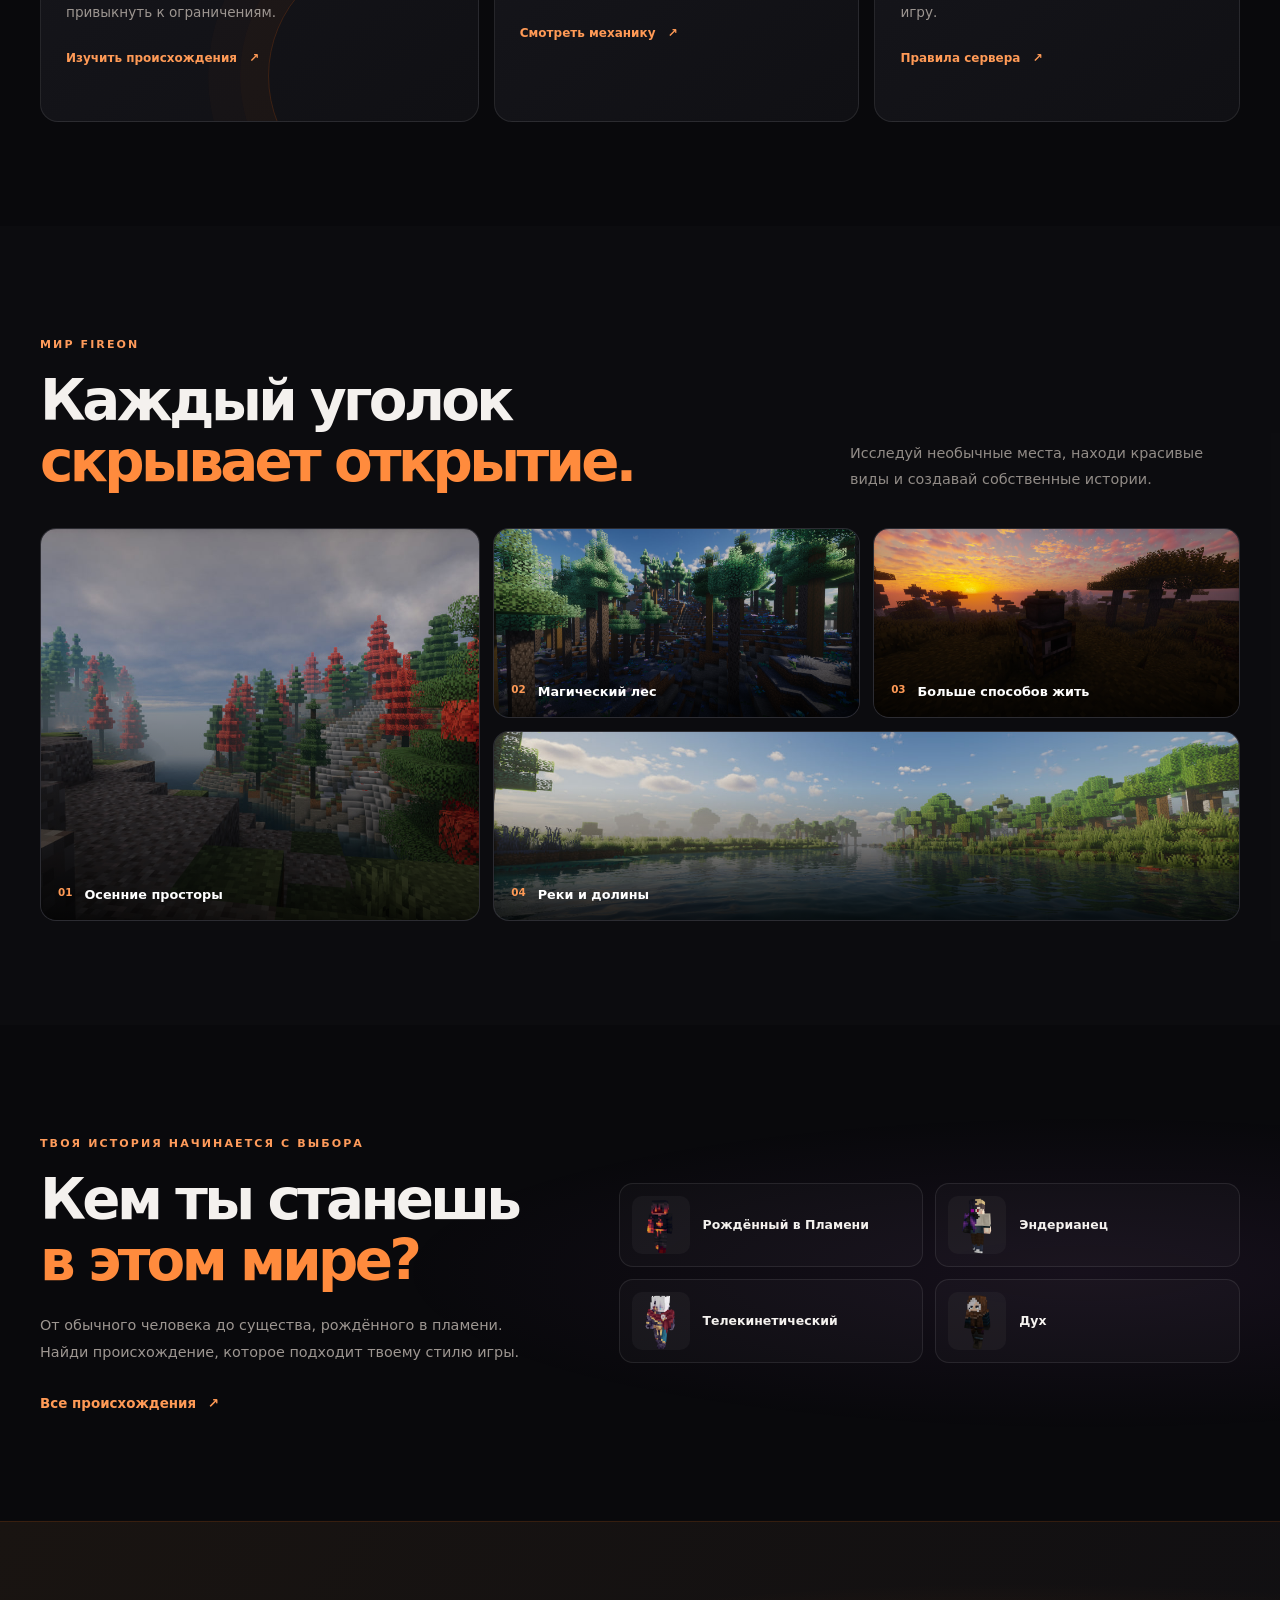
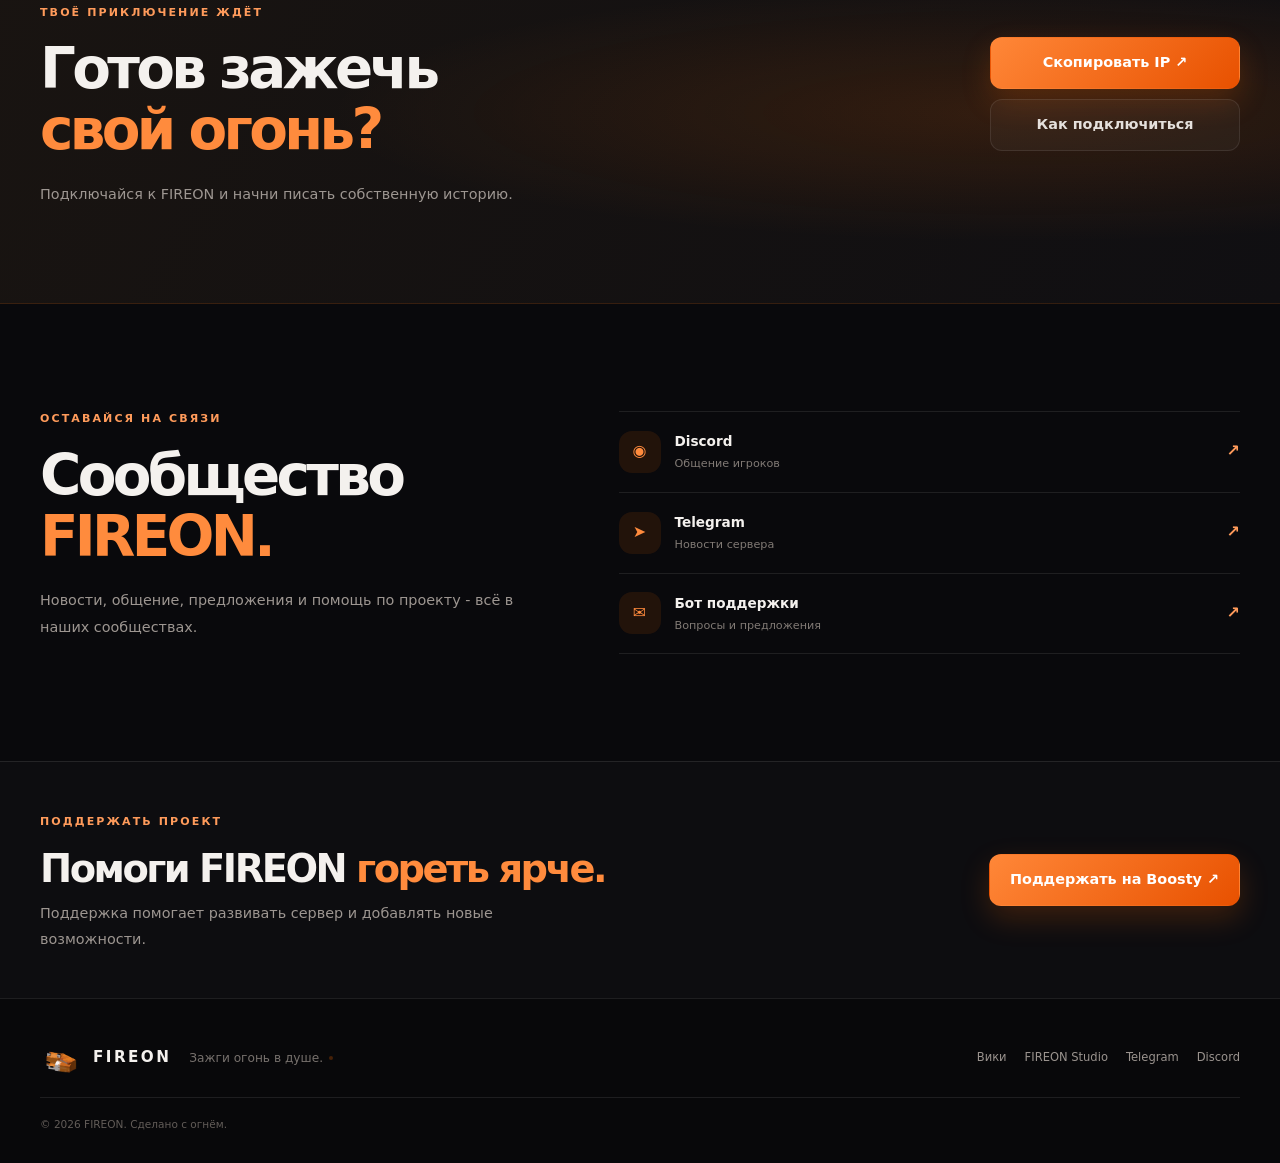
==== commit 5b92d85d: "Remove homepage news section and updates navigation" ====
--- a/index.html
+++ b/index.html
@@ -1,5 +1,5 @@
 <!DOCTYPE html>
-<html lang="ru"><head><meta charset="utf-8"><meta name="viewport" content="width=device-width,initial-scale=1"><meta name="theme-color" content="#09090c"><meta name="description" content="FIREON - полуванильный Minecraft-сервер с уникальными происхождениями, авторскими механиками и живым сообществом."><title>FIREON - Зажги огонь в душе</title><link rel="icon" href="lis.png"><link rel="stylesheet" href="site-extras.css"><link rel="stylesheet" href="redesign.css"><meta property="og:title" content="FIREON - Зажги огонь в душе"><meta property="og:description" content="Твой новый мир начинается здесь. Исследуй, создавай, выбирай свой путь."><meta property="og:image" content="lis.png"></head><body class="page-home fireon-editor-active"><header class="site-header"><div class="nav-wrap"><a class="brand" href="index.html"><img class="brand-logo" src="media/uploads/1795121692792-file_0000000056f481f49adf4e401c1e3427.png" alt="" loading="lazy" decoding="async"><span>FIREON</span></a><nav class="site-nav" aria-label="Основная навигация"><ul><li spellcheck="true"><a aria-current="page" href="index.html" spellcheck="true">Главная</a></li><li spellcheck="true"><a href="wiki.html" spellcheck="true">Вики</a></li><li spellcheck="true"><a href="updates.html" spellcheck="true">Обновления</a></li><li spellcheck="true"><a href="join.html" spellcheck="true">Как начать</a></li></ul></nav><button type="button" class="fire-mobile-toggle" aria-label="Открыть меню" aria-expanded="false"><span aria-hidden="true">☰</span></button><a class="nav-cta" href="join.html">Играть <span>↗</span></a></div></header>
+<html lang="ru"><head><meta charset="utf-8"><meta name="viewport" content="width=device-width,initial-scale=1"><meta name="theme-color" content="#09090c"><meta name="description" content="FIREON - полуванильный Minecraft-сервер с уникальными происхождениями, авторскими механиками и живым сообществом."><title>FIREON - Зажги огонь в душе</title><link rel="icon" href="lis.png"><link rel="stylesheet" href="site-extras.css"><link rel="stylesheet" href="redesign.css"><meta property="og:title" content="FIREON - Зажги огонь в душе"><meta property="og:description" content="Твой новый мир начинается здесь. Исследуй, создавай, выбирай свой путь."><meta property="og:image" content="lis.png"></head><body class="page-home fireon-editor-active"><header class="site-header"><div class="nav-wrap"><a class="brand" href="index.html"><img class="brand-logo" src="media/uploads/1795121692792-file_0000000056f481f49adf4e401c1e3427.png" alt="" loading="lazy" decoding="async"><span>FIREON</span></a><nav class="site-nav" aria-label="Основная навигация"><ul><li spellcheck="true"><a aria-current="page" href="index.html" spellcheck="true">Главная</a></li><li spellcheck="true"><a href="wiki.html" spellcheck="true">Вики</a></li><li spellcheck="true"><a href="updates.html" spellcheck="true">Обновления</a></li><li spellcheck="true"><a href="join.html" spellcheck="true">Как начать</a></li></ul></nav><a class="nav-cta" href="join.html">Играть <span>↗</span></a></div></header>
 <main id="home">
 <section class="hero-section"><div class="hero-noise"></div><div class="hero-glow hero-glow-one"></div><div class="hero-glow hero-glow-two"></div><div class="container hero-grid">
 <div class="hero-copy"><div class="eyebrow"><span class="eyebrow-dot"></span>MINECRAFT SERVER · FIREON</div><h1 spellcheck="true">Твой мир.<br><span>Твои правила.</span><br>Твоя история.</h1><p class="hero-lead" spellcheck="true">Полуванильный сервер, где привычный Minecraft встречается с уникальными происхождениями, авторскими механиками и настоящими историями игроков.</p><div class="hero-actions"><a class="button button-primary" href="join.html">Начать играть <span>↗</span></a><a class="button button-quiet" href="wiki.html">Исследовать вики</a></div><button class="server-address" type="button" data-copy-ip=""><span class="server-pulse"></span><span class="server-label">АДРЕС СЕРВЕРА</span><code data-server-ip="">fireon.gomc.fun</code><span class="copy-symbol">▢</span></button><span class="copy-feedback" data-copy-status="" aria-live="polite"></span></div>
@@ -12,10 +12,10 @@
 <section class="section-block world-section"><div class="container"><div class="section-heading"><div><span class="eyebrow">МИР FIREON</span><h2 spellcheck="true">Каждый уголок<br><span>скрывает открытие.</span></h2></div><p spellcheck="true">Исследуй необычные места, находи красивые виды и создавай собственные истории.</p></div><div class="world-gallery-new">
 <figure class="world-shot shot-tall"><img src="1.jpg" alt="Осенний лес в мире FIREON" loading="lazy" decoding="async"><figcaption><b>01</b><span>Осенние просторы</span></figcaption></figure><figure class="world-shot"><img src="2.jpg" alt="Магический лес" loading="lazy" decoding="async"><figcaption><b>02</b><span>Магический лес</span></figcaption></figure><figure class="world-shot"><img src="3.jpg" alt="Готовка в Minecraft" loading="lazy" decoding="async"><figcaption><b>03</b><span>Больше способов жить</span></figcaption></figure><figure class="world-shot"><img src="4.jpg" alt="Реки мира FIREON" loading="lazy" decoding="async"><figcaption><b>04</b><span>Реки и долины</span></figcaption></figure></div></div></section>
 <section class="section-block origins-preview"><div class="container origins-preview-grid"><div class="origins-preview-copy"><span class="eyebrow">ТВОЯ ИСТОРИЯ НАЧИНАЕТСЯ С ВЫБОРА</span><h2 spellcheck="true">Кем ты станешь<br><span>в этом мире?</span></h2><p spellcheck="true">От обычного человека до существа, рождённого в пламени. Найди происхождение, которое подходит твоему стилю игры.</p><a class="text-link" href="wiki.html#origins">Все происхождения <span>↗</span></a></div><div class="origin-mini-grid"><a href="wiki.html#origins" class="origin-mini"><img src="p4.png" alt="Рождённый в Пламени" loading="lazy" decoding="async"><span>Рождённый в Пламени</span></a><a href="wiki.html#origins" class="origin-mini"><img src="p6.png" alt="Эндерианец" loading="lazy" decoding="async"><span>Эндерианец</span></a><a href="wiki.html#origins" class="origin-mini"><img src="p10.png" alt="Телекинетический" loading="lazy" decoding="async"><span>Телекинетический</span></a><a href="wiki.html#origins" class="origin-mini"><img src="p14.png" alt="Дух" loading="lazy" decoding="async"><span>Дух</span></a></div></div></section>
-<section class="section-block updates-preview"><div class="container"><div class="section-heading"><div><span class="eyebrow">ЖИЗНЬ СЕРВЕРА</span><h2 spellcheck="true">Последние <span>обновления.</span></h2></div><a class="text-link" href="updates.html">Все публикации <span>↗</span></a></div><div class="updates-grid" data-latest-updates=""><article class="update-card"><img class="update-card-image" src="/FireOn/media/mechanics/photo_2026-11-20_00-19-36.jpg" alt="Размещение света" loading="lazy" decoding="async"><div class="update-card-content"><div class="update-meta"><span>20 ноября 2026 г.</span><span class="update-tag">Невидимый свет</span></div><h3>Размещение света</h3><p>Теперь при нажатии ПКМ пустой бутылочкой по условному факелу вы сможете собрать часть света с него!Для размещения этого же света достаточно снова нажать ПКМ</p></div></article></div></div></section>
+
 <section class="join-banner"><div class="container join-banner-inner"><div><span class="eyebrow">ТВОЁ ПРИКЛЮЧЕНИЕ ЖДЁТ</span><h2 spellcheck="true">Готов зажечь<br><span>свой огонь?</span></h2><p spellcheck="true">Подключайся к FIREON и начни писать собственную историю.</p></div><div class="join-banner-actions"><button class="button button-primary button-wide" data-copy-ip="">Скопировать IP ↗</button><a class="button button-outline button-wide" href="join.html">Как подключиться</a><span class="copy-feedback" data-copy-status="" aria-live="polite"></span></div></div></section>
 <section class="community-section"><div class="container community-grid"><div><span class="eyebrow">ОСТАВАЙСЯ НА СВЯЗИ</span><h2 spellcheck="true">Сообщество<br><span>FIREON.</span></h2><p spellcheck="true">Новости, общение, предложения и помощь по проекту - всё в наших сообществах.</p></div><div class="community-links"><a href="https://discord.gg/YX8sYAWTA" target="_blank" rel="noopener"><span class="community-icon">◉</span><span><b>Discord</b><small>Общение игроков</small></span><strong>↗</strong></a><a href="https://t.me/fireon_mc" target="_blank" rel="noopener"><span class="community-icon">➤</span><span><b>Telegram</b><small>Новости сервера</small></span><strong>↗</strong></a><a href="https://t.me/Fire0n_bot" target="_blank" rel="noopener"><span class="community-icon">✉</span><span><b>Бот поддержки</b><small>Вопросы и предложения</small></span><strong>↗</strong></a></div></div></section>
-<section class="support-strip"><div class="container support-inner"><div><span class="eyebrow">ПОДДЕРЖАТЬ ПРОЕКТ</span><h2 spellcheck="true">Помоги FIREON <span>гореть ярче.</span></h2><p spellcheck="true">Поддержка помогает развивать сервер и добавлять новые возможности.</p></div><a class="button button-primary" href="https://boosty.to/fireon" target="_blank" rel="noopener">Поддержать на Boosty ↗</a></div></section></main><footer class="site-footer"><div class="container footer-inner"><a class="brand footer-brand" href="index.html"><img class="brand-logo" src="lis.png" alt="" loading="lazy" decoding="async"><span>FIREON</span></a><p spellcheck="true">Зажги огонь в душе.<button type="button" class="egg-dot" aria-label="Открыть секретную мини-игру" title="Секрет FIREON" data-egg-ready="1"></button></p><div class="footer-links"><a href="wiki.html">Вики</a><a href="updates.html">Обновления</a><a href="admin.html">FIREON Studio</a><a href="https://t.me/fireon_mc" target="_blank" rel="noopener">Telegram</a><a href="https://discord.gg/YX8sYAWTA" target="_blank" rel="noopener">Discord</a></div><small>© <span data-year="">2026</span> FIREON. Сделано с огнём.</small></div></footer><script src="site-config.js"></script><script src="site.js" defer=""></script><script src="updates.js" defer=""></script><script src="site-extras.js" defer=""></script><div id="egg-overlay" class="egg-overlay">
+<section class="support-strip"><div class="container support-inner"><div><span class="eyebrow">ПОДДЕРЖАТЬ ПРОЕКТ</span><h2 spellcheck="true">Помоги FIREON <span>гореть ярче.</span></h2><p spellcheck="true">Поддержка помогает развивать сервер и добавлять новые возможности.</p></div><a class="button button-primary" href="https://boosty.to/fireon" target="_blank" rel="noopener">Поддержать на Boosty ↗</a></div></section></main><footer class="site-footer"><div class="container footer-inner"><a class="brand footer-brand" href="index.html"><img class="brand-logo" src="lis.png" alt="" loading="lazy" decoding="async"><span>FIREON</span></a><p spellcheck="true">Зажги огонь в душе.<button type="button" class="egg-dot" aria-label="Открыть секретную мини-игру" title="Секрет FIREON" data-egg-ready="1"></button></p><div class="footer-links"><a href="wiki.html">Вики</a><a href="admin.html">FIREON Studio</a><a href="https://t.me/fireon_mc" target="_blank" rel="noopener">Telegram</a><a href="https://discord.gg/YX8sYAWTA" target="_blank" rel="noopener">Discord</a></div><small>© <span data-year="">2026</span> FIREON. Сделано с огнём.</small></div></footer><script src="site-config.js"></script><script src="site.js" defer=""></script><script src="updates.js" defer=""></script><script src="site-extras.js" defer=""></script><div id="egg-overlay" class="egg-overlay">
       <div class="egg-game" role="dialog" aria-modal="true" aria-label="Хранитель огня">
         <div class="egg-kicker">FIREON / ENDLESS MODE</div><h3 spellcheck="true">Хранитель огня</h3>
         <p spellcheck="true">Защищай искру от порывов ветра и капель воды. Нажимай на опасности, пока они не добрались до огня.</p>
--- a/site-extras.css
+++ b/site-extras.css
@@ -286,3 +286,16 @@
 .egg-actions{display:flex;justify-content:center;gap:10px}
 .egg-start{margin-top:.75rem;padding:.55rem 1.2rem;background:#ff6a00;border:1px solid #ff8a32;color:white;border-radius:8px;font-weight:700;cursor:pointer}
 @keyframes core-flame{from{scale:.92;rotate:-3deg}to{scale:1.08;rotate:3deg}}
+
+/* FIREON mobile navigation and touch fixes */
+@media(max-width:760px){
+  body{padding-top:0!important}
+  header.site-header{padding:0!important}
+  .fire-mobile-toggle{width:42px;height:42px;min-width:42px;display:flex!important;touch-action:manipulation}
+  .egg-dot{width:24px!important;height:24px!important;min-width:24px;min-height:24px;border-radius:50%;vertical-align:middle;touch-action:manipulation;cursor:pointer}
+  .egg-overlay{padding:12px!important;align-items:center;overflow-y:auto;-webkit-overflow-scrolling:touch}
+  .egg-game{width:100%;max-width:430px;max-height:calc(100dvh - 24px);overflow-y:auto;padding:18px!important}
+  .egg-field{height:min(42vh,310px);min-height:210px;touch-action:manipulation}
+  .egg-hazard{width:42px;height:42px;touch-action:manipulation}
+  .egg-actions button{min-height:44px;touch-action:manipulation}
+}
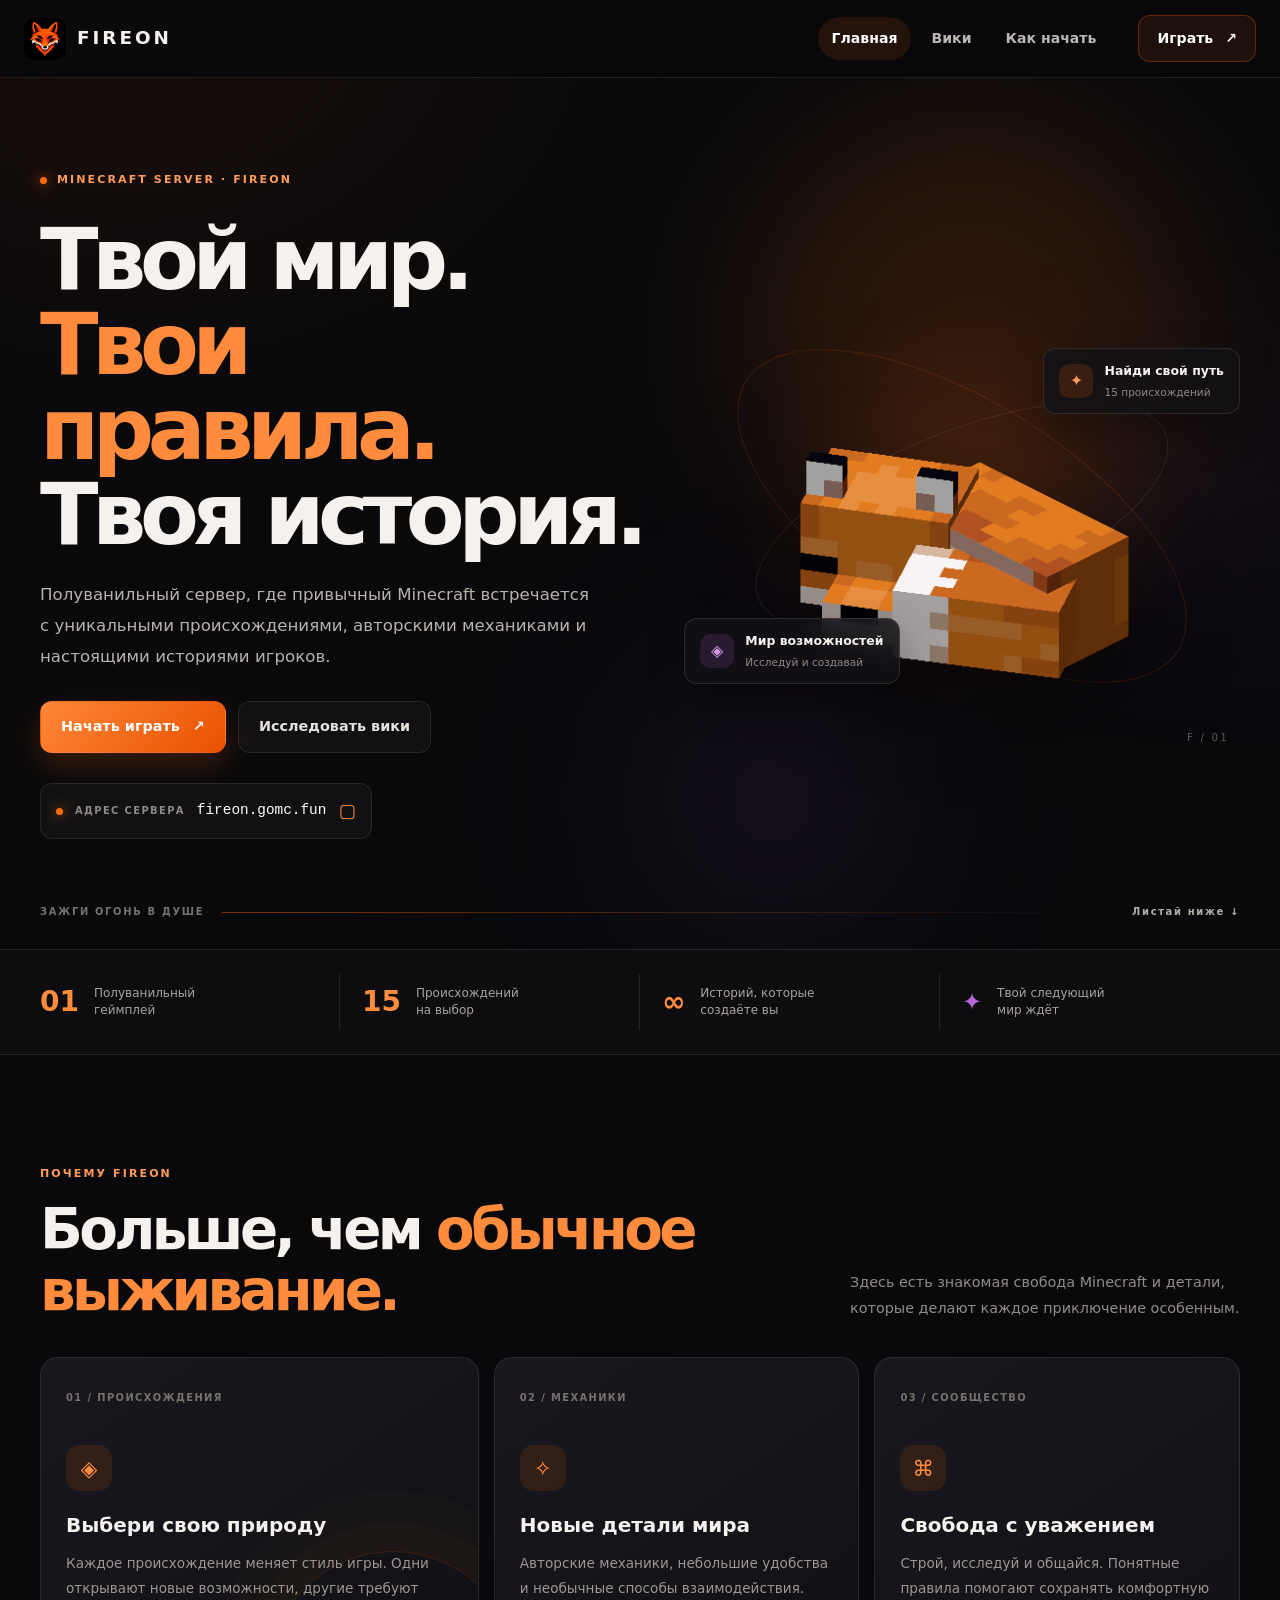
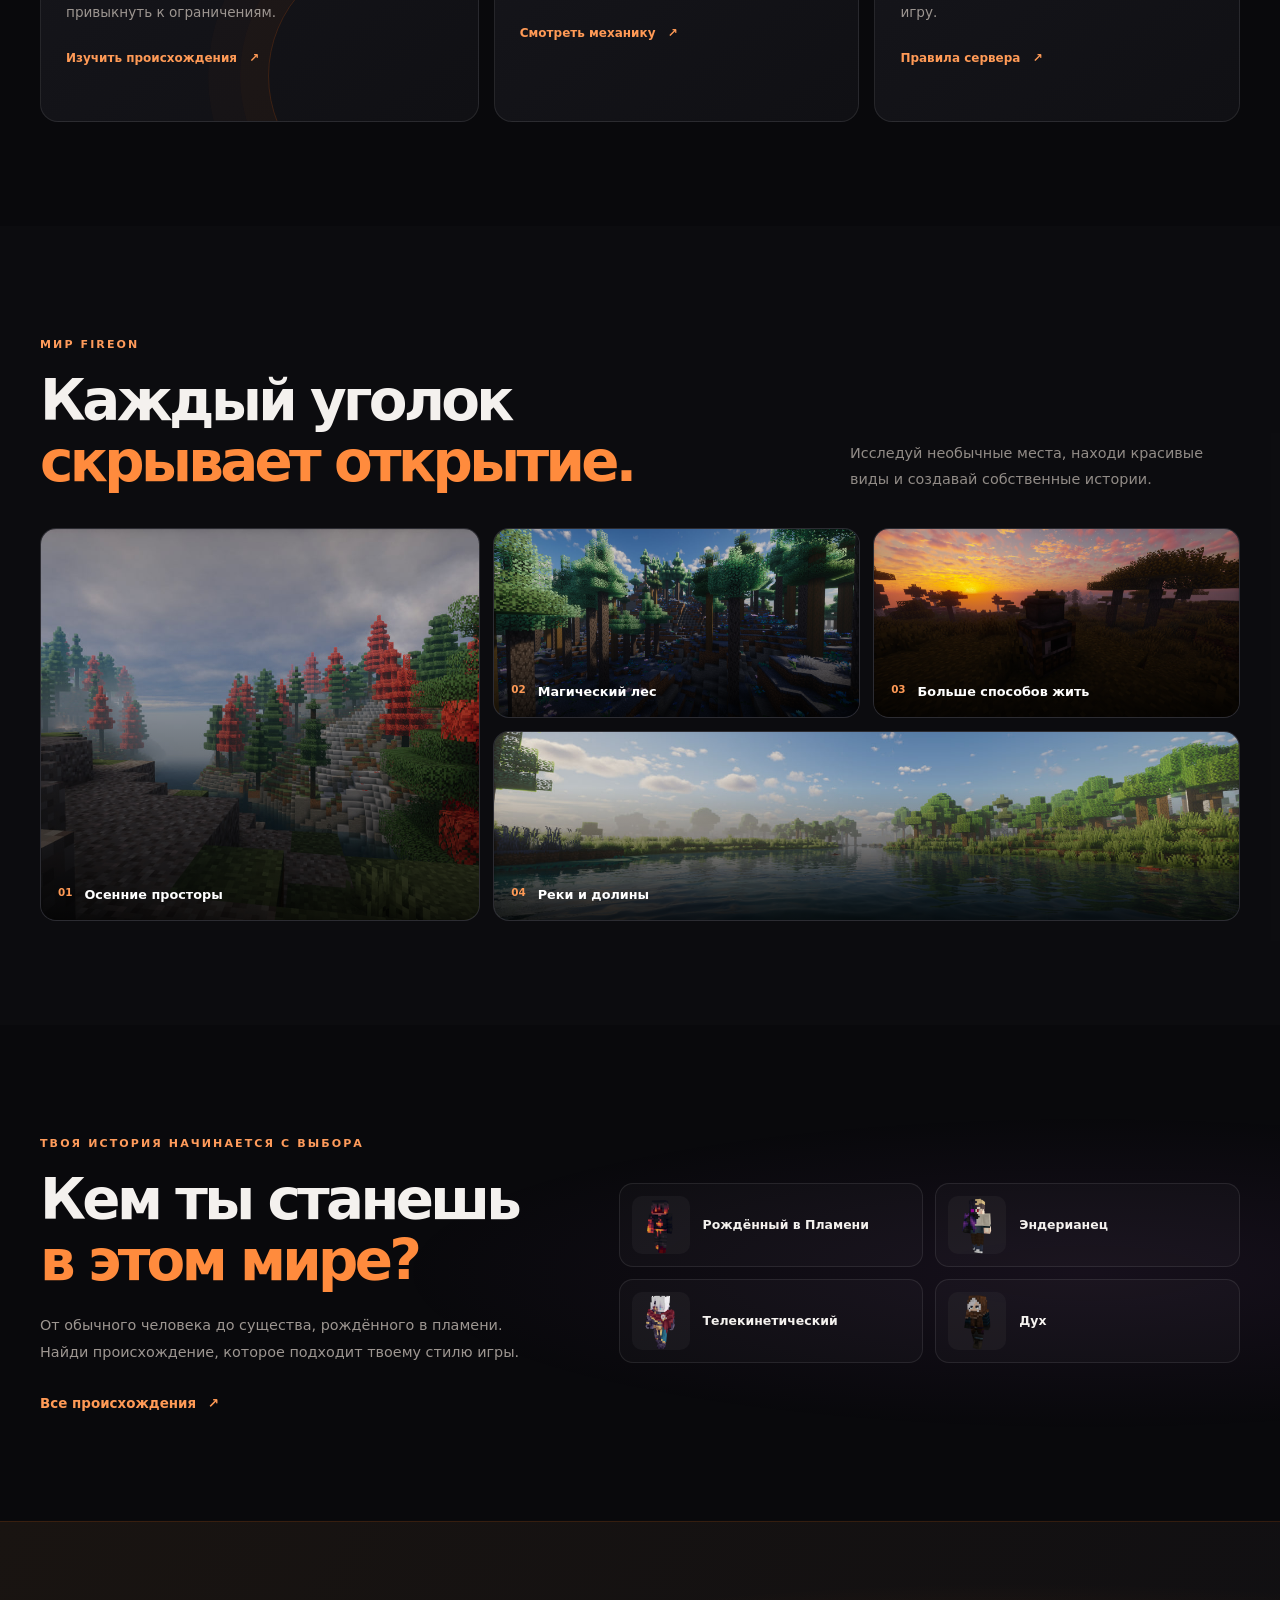
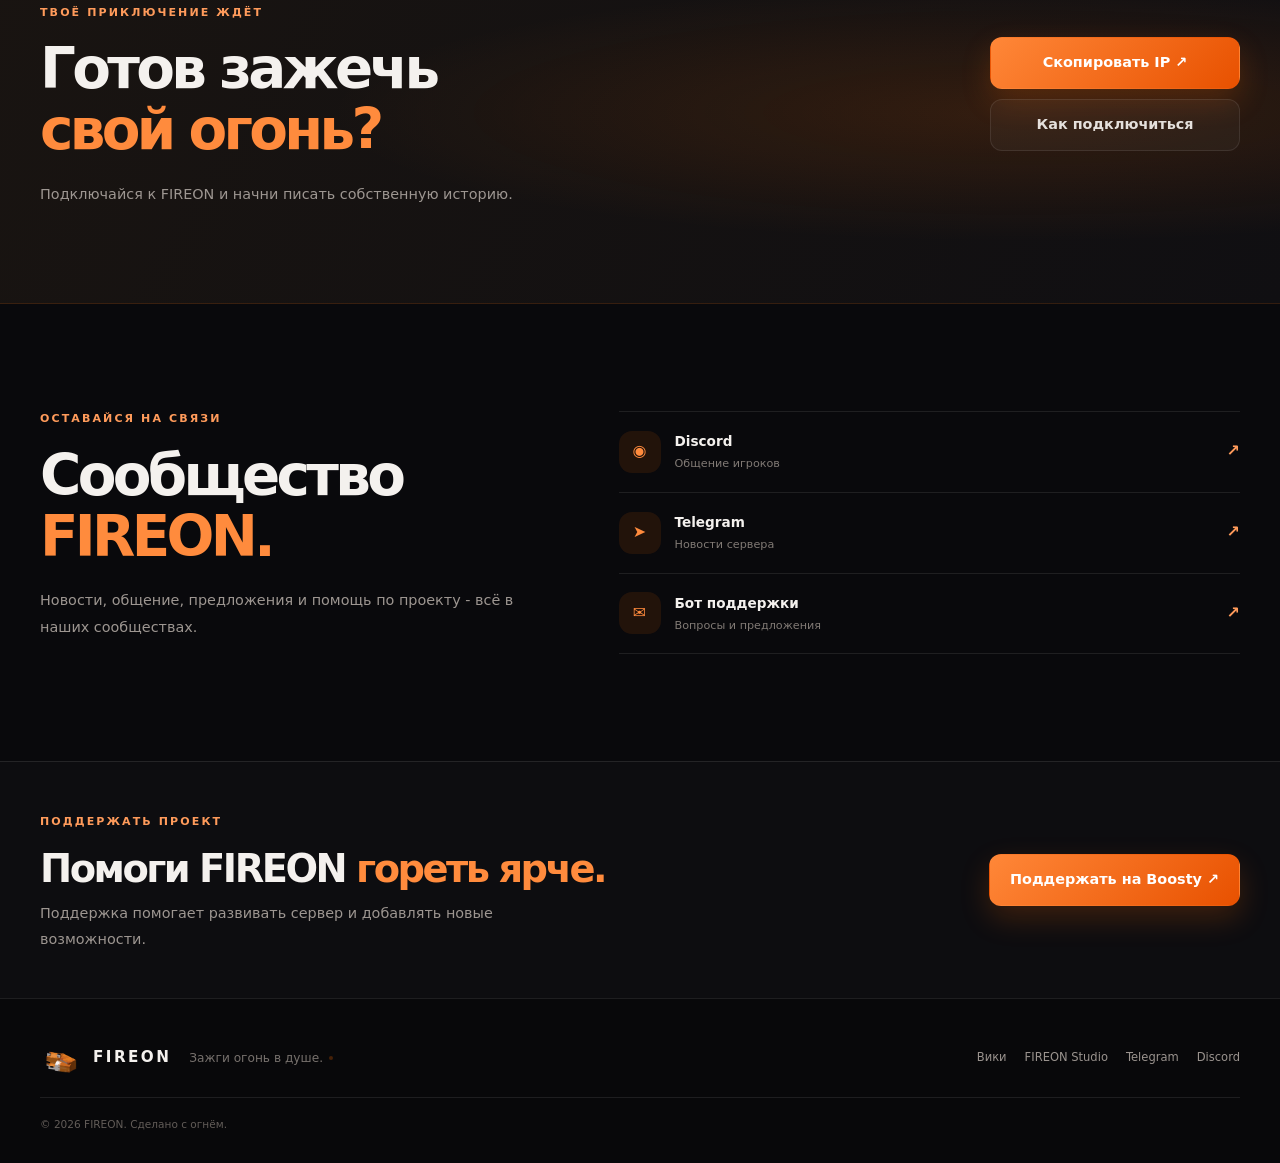
==== commit 1a22b070: "Remove remaining updates navigation link" ====
--- a/index.html
+++ b/index.html
@@ -1,5 +1,5 @@
 <!DOCTYPE html>
-<html lang="ru"><head><meta charset="utf-8"><meta name="viewport" content="width=device-width,initial-scale=1"><meta name="theme-color" content="#09090c"><meta name="description" content="FIREON - полуванильный Minecraft-сервер с уникальными происхождениями, авторскими механиками и живым сообществом."><title>FIREON - Зажги огонь в душе</title><link rel="icon" href="lis.png"><link rel="stylesheet" href="site-extras.css"><link rel="stylesheet" href="redesign.css"><meta property="og:title" content="FIREON - Зажги огонь в душе"><meta property="og:description" content="Твой новый мир начинается здесь. Исследуй, создавай, выбирай свой путь."><meta property="og:image" content="lis.png"></head><body class="page-home fireon-editor-active"><header class="site-header"><div class="nav-wrap"><a class="brand" href="index.html"><img class="brand-logo" src="media/uploads/1795121692792-file_0000000056f481f49adf4e401c1e3427.png" alt="" loading="lazy" decoding="async"><span>FIREON</span></a><nav class="site-nav" aria-label="Основная навигация"><ul><li spellcheck="true"><a aria-current="page" href="index.html" spellcheck="true">Главная</a></li><li spellcheck="true"><a href="wiki.html" spellcheck="true">Вики</a></li><li spellcheck="true"><a href="updates.html" spellcheck="true">Обновления</a></li><li spellcheck="true"><a href="join.html" spellcheck="true">Как начать</a></li></ul></nav><a class="nav-cta" href="join.html">Играть <span>↗</span></a></div></header>
+<html lang="ru"><head><meta charset="utf-8"><meta name="viewport" content="width=device-width,initial-scale=1"><meta name="theme-color" content="#09090c"><meta name="description" content="FIREON - полуванильный Minecraft-сервер с уникальными происхождениями, авторскими механиками и живым сообществом."><title>FIREON - Зажги огонь в душе</title><link rel="icon" href="lis.png"><link rel="stylesheet" href="site-extras.css"><link rel="stylesheet" href="redesign.css"><meta property="og:title" content="FIREON - Зажги огонь в душе"><meta property="og:description" content="Твой новый мир начинается здесь. Исследуй, создавай, выбирай свой путь."><meta property="og:image" content="lis.png"></head><body class="page-home fireon-editor-active"><header class="site-header"><div class="nav-wrap"><a class="brand" href="index.html"><img class="brand-logo" src="media/uploads/1795121692792-file_0000000056f481f49adf4e401c1e3427.png" alt="" loading="lazy" decoding="async"><span>FIREON</span></a><nav class="site-nav" aria-label="Основная навигация"><ul><li spellcheck="true"><a aria-current="page" href="index.html" spellcheck="true">Главная</a></li><li spellcheck="true"><a href="wiki.html" spellcheck="true">Вики</a></li><li spellcheck="true"><a href="join.html" spellcheck="true">Как начать</a></li></ul></nav><a class="nav-cta" href="join.html">Играть <span>↗</span></a></div></header>
 <main id="home">
 <section class="hero-section"><div class="hero-noise"></div><div class="hero-glow hero-glow-one"></div><div class="hero-glow hero-glow-two"></div><div class="container hero-grid">
 <div class="hero-copy"><div class="eyebrow"><span class="eyebrow-dot"></span>MINECRAFT SERVER · FIREON</div><h1 spellcheck="true">Твой мир.<br><span>Твои правила.</span><br>Твоя история.</h1><p class="hero-lead" spellcheck="true">Полуванильный сервер, где привычный Minecraft встречается с уникальными происхождениями, авторскими механиками и настоящими историями игроков.</p><div class="hero-actions"><a class="button button-primary" href="join.html">Начать играть <span>↗</span></a><a class="button button-quiet" href="wiki.html">Исследовать вики</a></div><button class="server-address" type="button" data-copy-ip=""><span class="server-pulse"></span><span class="server-label">АДРЕС СЕРВЕРА</span><code data-server-ip="">fireon.gomc.fun</code><span class="copy-symbol">▢</span></button><span class="copy-feedback" data-copy-status="" aria-live="polite"></span></div>
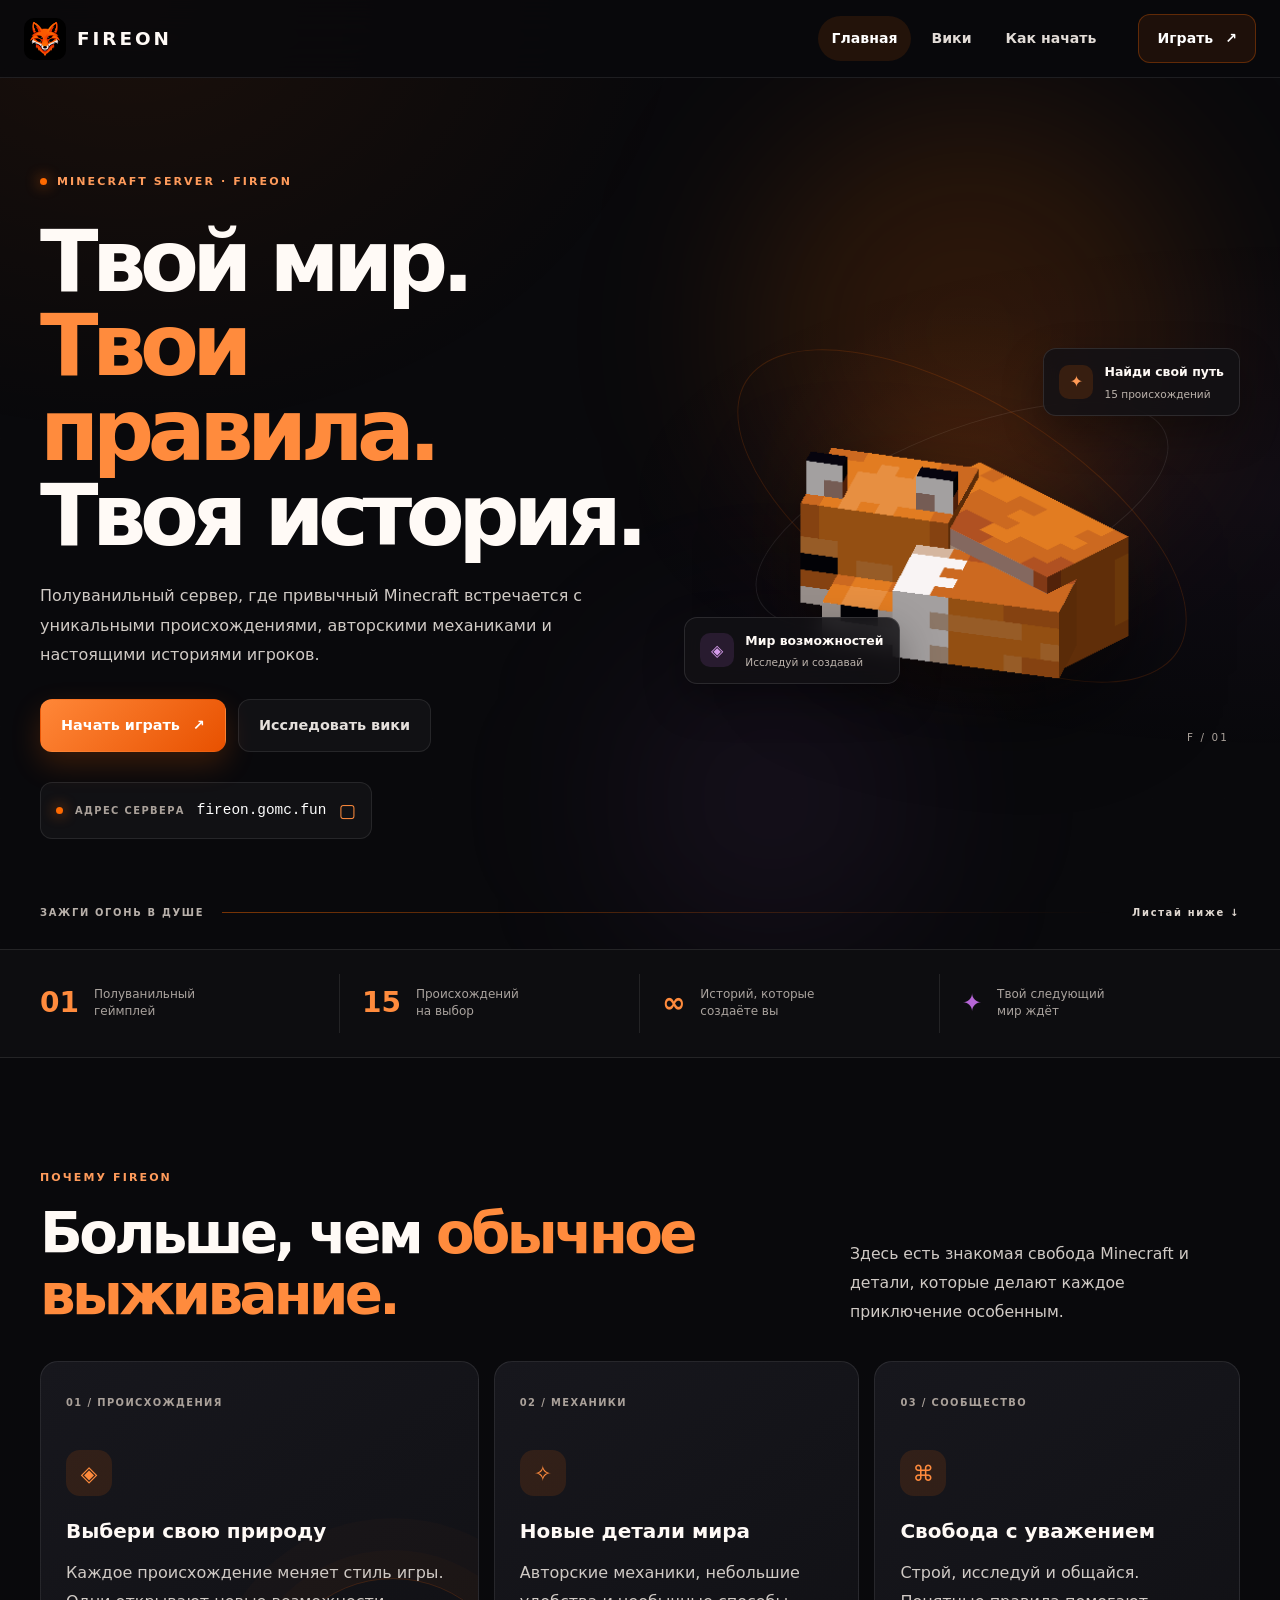
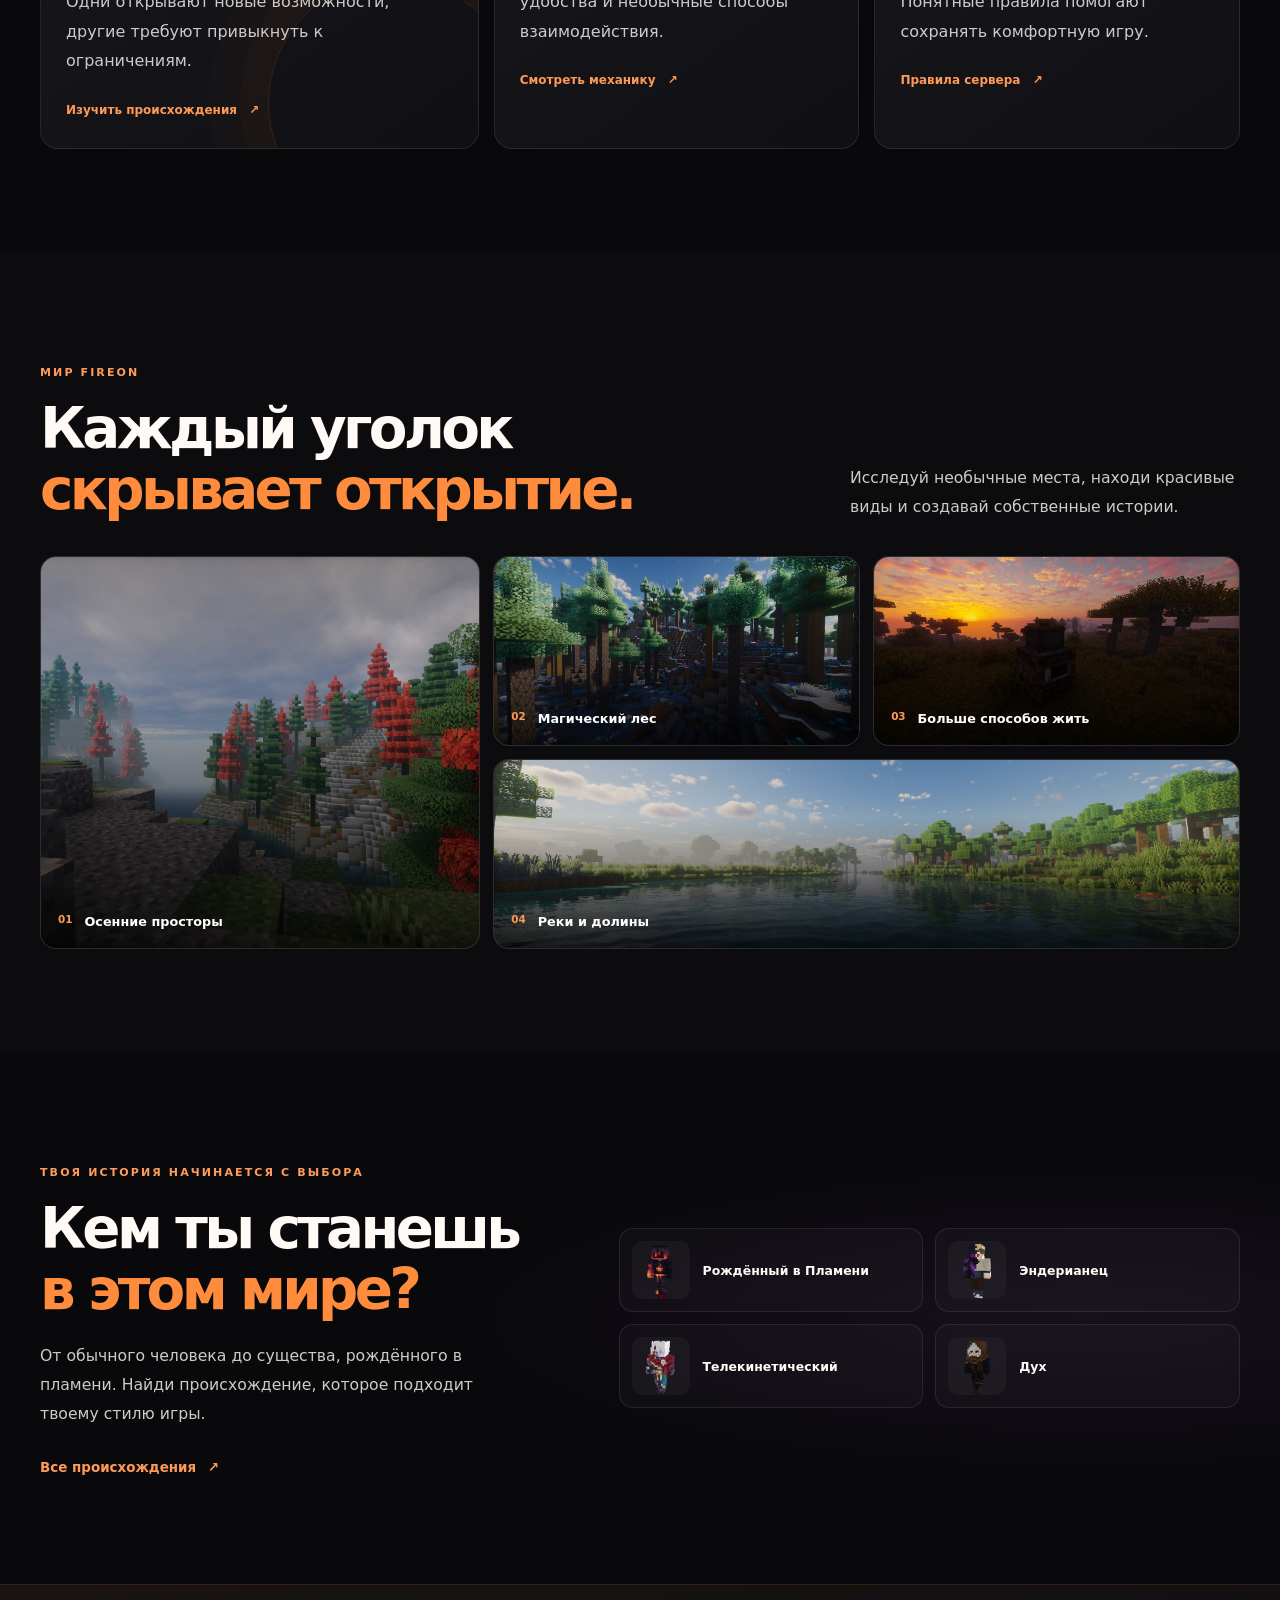
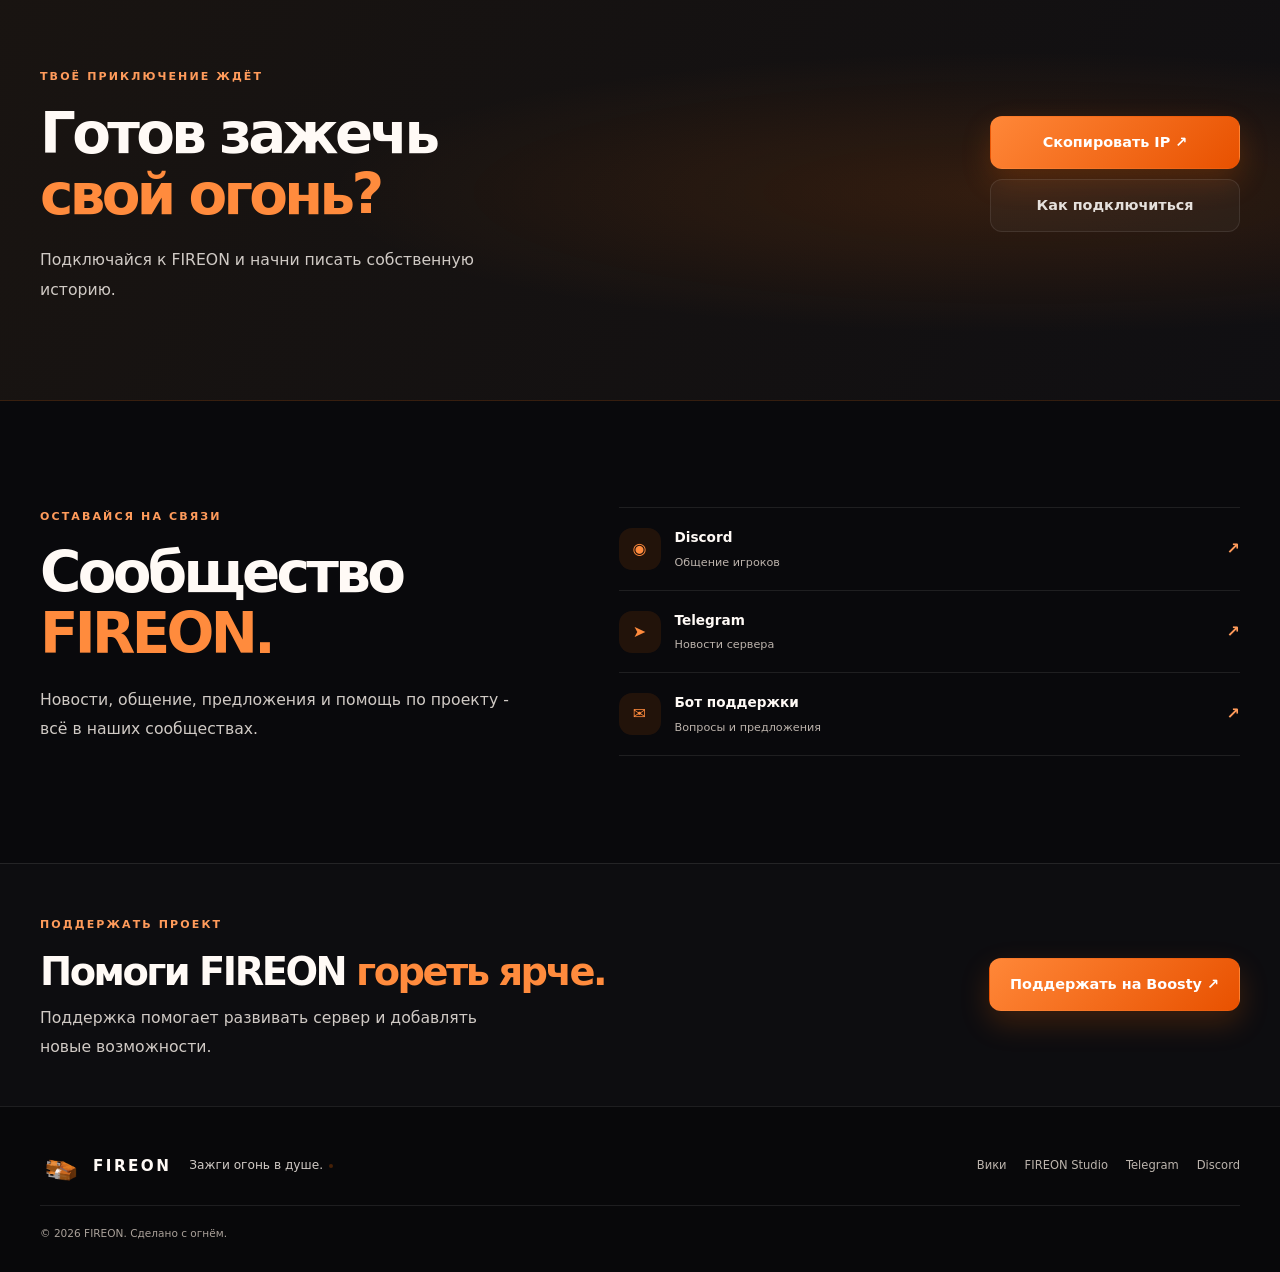
==== commit ac6f306d: "Refresh readable FIREON styles" ====
--- a/index.html
+++ b/index.html
@@ -1,5 +1,5 @@
 <!DOCTYPE html>
-<html lang="ru"><head><meta charset="utf-8"><meta name="viewport" content="width=device-width,initial-scale=1"><meta name="theme-color" content="#09090c"><meta name="description" content="FIREON - полуванильный Minecraft-сервер с уникальными происхождениями, авторскими механиками и живым сообществом."><title>FIREON - Зажги огонь в душе</title><link rel="icon" href="lis.png"><link rel="stylesheet" href="site-extras.css"><link rel="stylesheet" href="redesign.css"><meta property="og:title" content="FIREON - Зажги огонь в душе"><meta property="og:description" content="Твой новый мир начинается здесь. Исследуй, создавай, выбирай свой путь."><meta property="og:image" content="lis.png"></head><body class="page-home fireon-editor-active"><header class="site-header"><div class="nav-wrap"><a class="brand" href="index.html"><img class="brand-logo" src="media/uploads/1795121692792-file_0000000056f481f49adf4e401c1e3427.png" alt="" loading="lazy" decoding="async"><span>FIREON</span></a><nav class="site-nav" aria-label="Основная навигация"><ul><li spellcheck="true"><a aria-current="page" href="index.html" spellcheck="true">Главная</a></li><li spellcheck="true"><a href="wiki.html" spellcheck="true">Вики</a></li><li spellcheck="true"><a href="join.html" spellcheck="true">Как начать</a></li></ul></nav><a class="nav-cta" href="join.html">Играть <span>↗</span></a></div></header>
+<html lang="ru"><head><meta charset="utf-8"><meta name="viewport" content="width=device-width,initial-scale=1"><meta name="theme-color" content="#09090c"><meta name="description" content="FIREON - полуванильный Minecraft-сервер с уникальными происхождениями, авторскими механиками и живым сообществом."><title>FIREON - Зажги огонь в душе</title><link rel="icon" href="lis.png"><link rel="stylesheet" href="site-extras.css"><link rel="stylesheet" href="redesign.css?v=readability-20261121"><meta property="og:title" content="FIREON - Зажги огонь в душе"><meta property="og:description" content="Твой новый мир начинается здесь. Исследуй, создавай, выбирай свой путь."><meta property="og:image" content="lis.png"></head><body class="page-home fireon-editor-active"><header class="site-header"><div class="nav-wrap"><a class="brand" href="index.html"><img class="brand-logo" src="media/uploads/1795121692792-file_0000000056f481f49adf4e401c1e3427.png" alt="" loading="lazy" decoding="async"><span>FIREON</span></a><nav class="site-nav" aria-label="Основная навигация"><ul><li spellcheck="true"><a aria-current="page" href="index.html" spellcheck="true">Главная</a></li><li spellcheck="true"><a href="wiki.html" spellcheck="true">Вики</a></li><li spellcheck="true"><a href="join.html" spellcheck="true">Как начать</a></li></ul></nav><a class="nav-cta" href="join.html">Играть <span>↗</span></a></div></header>
 <main id="home">
 <section class="hero-section"><div class="hero-noise"></div><div class="hero-glow hero-glow-one"></div><div class="hero-glow hero-glow-two"></div><div class="container hero-grid">
 <div class="hero-copy"><div class="eyebrow"><span class="eyebrow-dot"></span>MINECRAFT SERVER · FIREON</div><h1 spellcheck="true">Твой мир.<br><span>Твои правила.</span><br>Твоя история.</h1><p class="hero-lead" spellcheck="true">Полуванильный сервер, где привычный Minecraft встречается с уникальными происхождениями, авторскими механиками и настоящими историями игроков.</p><div class="hero-actions"><a class="button button-primary" href="join.html">Начать играть <span>↗</span></a><a class="button button-quiet" href="wiki.html">Исследовать вики</a></div><button class="server-address" type="button" data-copy-ip=""><span class="server-pulse"></span><span class="server-label">АДРЕС СЕРВЕРА</span><code data-server-ip="">fireon.gomc.fun</code><span class="copy-symbol">▢</span></button><span class="copy-feedback" data-copy-status="" aria-live="polite"></span></div>
--- a/redesign.css
+++ b/redesign.css
@@ -12,4 +12,48 @@
 .join-ip-card{position:relative;display:flex;align-items:center;justify-content:space-between;gap:20px;max-width:590px;margin-top:32px;padding:17px;border:1px solid rgba(255,106,0,.22);border-radius:15px;background:rgba(255,106,0,.055)}.join-ip-card small{display:block;color:#8c8179;font-size:.62rem;letter-spacing:.16em;font-weight:800;margin-bottom:5px}.join-content{padding:15px 0 90px}.steps-grid{display:grid;grid-template-columns:repeat(3,1fr);gap:14px}.step-card{position:relative;min-height:245px;padding:25px;border:1px solid var(--line);border-radius:17px;background:linear-gradient(145deg,#17171d,#101014)}.step-index{position:absolute;top:22px;right:22px;color:#655e59;font-size:.7rem;letter-spacing:.12em}.step-icon{display:grid;place-items:center;width:46px;height:46px;border-radius:13px;background:rgba(255,106,0,.12);color:var(--orange2);font-size:1.25rem;margin-bottom:28px}.step-card h3{font-size:1.1rem;margin:0 0 9px}.step-card p{color:#9c9590;font-size:.83rem;line-height:1.8;margin:0}.step-card code{color:#ffad74}.join-help{display:flex;align-items:center;justify-content:space-between;gap:30px;margin-top:70px;padding:34px;border:1px solid var(--line);border-radius:20px;background:var(--surface)}.join-help h2{font-size:2.1rem}.join-help p{margin-bottom:0}.join-help-actions{display:flex;flex-wrap:wrap;gap:10px}
 .wiki-intro{padding-bottom:45px}.wiki-intro-meta{margin-top:24px}.wiki-layout{display:grid;grid-template-columns:245px minmax(0,1fr);align-items:start;gap:38px;padding-bottom:90px}.wiki-sidebar{position:sticky;top:100px;max-height:calc(100vh - 120px);overflow:auto;padding:18px;border:1px solid var(--line);border-radius:17px;background:rgba(17,17,22,.9);box-shadow:0 16px 45px rgba(0,0,0,.2);scrollbar-width:thin}.sidebar-label{color:#77706b;font-size:.62rem;font-weight:850;letter-spacing:.15em;margin:0 0 12px}.sidebar-label-spaced{margin-top:25px}.wiki-search-wrap{height:43px;margin-bottom:8px}.wiki-search-wrap>span{font-size:1.3rem}.wiki-search-empty{font-size:.72rem;color:#ff9b5b;margin:10px 0}.wiki-quick-nav{display:grid;gap:4px}.wiki-quick-nav a{display:flex;align-items:center;gap:9px;padding:9px 10px;border-radius:9px;color:#aaa39d;font-size:.76rem}.wiki-quick-nav a:hover{background:rgba(255,106,0,.09);color:#fff}.wiki-quick-nav a span{color:#ff9956}.sidebar-subtitle{margin:15px 0 4px;padding:12px 10px 5px;border-top:1px solid var(--line);color:#6f6863;font-size:.58rem;font-weight:850;letter-spacing:.15em}.sidebar-help{display:grid;gap:3px;margin-top:24px;padding:13px;border-radius:11px;background:rgba(255,106,0,.07);border:1px solid rgba(255,106,0,.13)}.sidebar-help span{font-size:.68rem;color:#9e948d}.sidebar-help b{font-size:.74rem;color:#ff9b5b}.wiki-content{min-width:0}.wiki-content>section{max-width:none!important;margin:0 0 32px!important;padding:0!important}.wiki-content .character-select{display:grid;grid-template-columns:1fr minmax(220px,.75fr);align-items:center;gap:30px;min-height:390px;padding:35px!important;border:1px solid var(--line);border-radius:20px;background:radial-gradient(ellipse at 85% 50%,rgba(182,102,214,.11),transparent 45%),linear-gradient(145deg,#19191f,#101014);position:relative}.origin-info h1{font-size:.7rem!important;color:#ff9b5b!important;letter-spacing:.17em!important;text-transform:uppercase;margin:0 0 12px}.origin-info .name{font-size:clamp(1.8rem,3vw,2.6rem)!important;color:#fff!important;font-weight:850;letter-spacing:-.05em}.origin-info .desc{margin-top:17px;padding:17px;border:1px solid var(--line);border-left:3px solid var(--purple);border-radius:12px;background:rgba(0,0,0,.18);color:#c6bfba;white-space:pre-line;font-size:.86rem;line-height:1.8;min-height:100px}.origin-image{display:grid;place-items:center}.origin-image .frame{width:min(100%,270px);aspect-ratio:1;display:grid;place-items:center;padding:14px;border-radius:24px;background:linear-gradient(145deg,rgba(255,106,0,.22),rgba(182,102,214,.17));border:1px solid rgba(255,255,255,.1)}.origin-image img{max-width:100%;max-height:245px;object-fit:contain;filter:drop-shadow(0 18px 28px rgba(0,0,0,.4));transition:opacity .2s}.origin-nav{position:absolute;z-index:3;top:50%;transform:translateY(-50%);width:39px;height:39px;border:1px solid var(--line);border-radius:12px;background:#202027;color:#fff;cursor:pointer}.origin-nav:hover{background:var(--orange)}.origin-nav.left{left:10px}.origin-nav.right{right:10px}.dots{position:absolute;bottom:15px;left:0;right:0;display:flex;justify-content:center;gap:7px}.dot{width:7px;height:7px;padding:0;border:0;border-radius:99px;background:#49434c;cursor:pointer}.dot.active{width:20px;background:var(--orange)}.wiki-content .wiki-plugins-container{display:grid;gap:12px;padding:20px;border:1px solid var(--line);border-radius:18px;background:rgba(255,255,255,.018)}.wiki-content .cooking-title{font-size:1.45rem!important;color:#f3f0ed!important;margin:0 0 16px!important}.wiki-card{padding:20px;border:1px solid var(--line);border-radius:14px;background:linear-gradient(145deg,rgba(28,27,33,.85),rgba(16,16,20,.9))}.wiki-card.mark-highlight{border-color:rgba(255,106,0,.45)}.wiki-card-title{color:#e3b7f1;font-size:1rem;font-weight:800;margin-bottom:12px}.wiki-card-body{color:#c2bcb7;font-size:.84rem;line-height:1.85}.wiki-card-body p{margin:0 0 10px}.wiki-card-body p:last-child{margin-bottom:0}.wiki-card-body ul,.wiki-card-body ol{padding-left:22px}.wiki-card-body a{color:#ff9b5b;text-decoration:underline;text-underline-offset:3px}.rule-item{padding:8px 0;border-bottom:1px solid rgba(255,255,255,.055)}.rule-item:last-child{border-bottom:0}.rule-item strong,.wiki-card-body strong{color:#ffad74}.wiki-note{margin-top:12px;padding:12px 14px;border-left:3px solid var(--orange);border-radius:8px;background:rgba(255,106,0,.06);color:#d5c6bc;font-size:.8rem}.cmd{display:inline-block;padding:2px 7px;border-radius:6px;background:#29242b;color:#e5b9f3;font-family:ui-monospace,monospace;font-size:.8em}.status-badge{display:inline-block;padding:3px 9px;border-radius:999px;font-size:.72rem;font-weight:750}.status-streamer{background:rgba(182,102,214,.16);color:#d69ae9}.status-youtube{background:rgba(255,70,70,.14);color:#ff9696}.status-donator{background:rgba(255,106,0,.14);color:#ffad74}.cooking-image img{width:100%;max-height:450px;object-fit:cover;border:1px solid var(--line);border-radius:16px}.managed-mechanics-list{display:grid;gap:12px}.managed-mechanics-image{display:block;width:100%;max-width:820px;max-height:360px;object-fit:cover;border-radius:12px}.managed-mechanics-meta{color:#827b75;font-size:.72rem;margin-bottom:12px}.wiki-hidden{display:none!important}.mark-highlight{border-color:rgba(255,106,0,.38)!important}
 @keyframes float{0%,100%{transform:translateY(0)}50%{transform:translateY(-12px)}}@media(max-width:980px){.hero-grid{grid-template-columns:1fr .85fr}.hero-copy h1{font-size:clamp(3rem,7vw,5rem)}.feature-grid{grid-template-columns:1fr 1fr}.feature-large{grid-column:span 2}.world-gallery-new{grid-template-columns:1.1fr 1fr;grid-template-rows:180px 180px 180px}.world-shot:first-child{grid-row:span 2}.world-shot:last-child{grid-column:auto}.origins-preview-grid,.community-grid{gap:35px}.wiki-layout{grid-template-columns:210px minmax(0,1fr);gap:20px}}
-@media(max-width:760px){.container{width:calc(100% - 32px)}.site-header{height:68px}.nav-wrap{width:calc(100% - 32px);gap:10px}.brand{font-size:1rem}.brand-symbol{width:33px;height:33px}.fire-mobile-toggle{display:flex;order:3}.nav-cta{margin-left:auto;padding:9px 12px}.site-nav{margin-left:0;position:static}.site-nav ul{position:absolute;top:calc(100% + 8px);left:12px;right:12px;display:flex;flex-direction:column;align-items:stretch;gap:3px;padding:10px;border:1px solid var(--line);border-radius:15px;background:rgba(15,15,19,.98);box-shadow:var(--shadow);opacity:0;visibility:hidden;transform:translateY(-8px);transition:.18s}.site-nav ul.fire-open{opacity:1;visibility:visible;transform:translateY(0)}.site-nav a{width:100%;padding:12px}.hero-section{min-height:0;padding:58px 0 22px}.hero-grid{grid-template-columns:1fr;gap:10px}.hero-copy{text-align:center}.hero-copy .eyebrow{justify-content:center}.hero-copy h1{font-size:clamp(3rem,13vw,4.6rem);margin:20px 0}.hero-lead{font-size:.92rem;margin-inline:auto}.hero-actions{justify-content:center}.server-address{margin:24px auto 0}.hero-visual{min-height:330px}.hero-mascot{max-height:315px;width:min(85%,340px)}.orbit-one{width:300px;height:120px}.orbit-two{width:340px;height:150px}.float-top{top:8%;right:0}.float-bottom{bottom:8%;left:0}.hero-float-card{padding:9px 10px}.hero-float-card b{font-size:.67rem}.hero-float-card small{font-size:.58rem}.hero-index{display:none}.hero-bottom{margin-top:25px}.facts-grid{grid-template-columns:1fr 1fr;gap:15px;padding:20px 0}.facts-grid>div{padding:0 8px;border:0}.facts-grid>div:first-child{padding-left:8px}.facts-grid strong{font-size:1.45rem}.section-block{padding:70px 0}.section-heading{display:block}.section-heading>p{margin-top:15px}.feature-grid,.steps-grid{grid-template-columns:1fr}.feature-large{grid-column:auto}.feature-card{min-height:260px}.world-gallery-new{grid-template-columns:1fr 1fr;grid-template-rows:180px 180px 180px}.world-shot:first-child{grid-row:span 2}.world-shot:last-child{grid-column:1/-1}.origins-preview-grid,.community-grid{grid-template-columns:1fr;gap:30px}.origin-mini-grid{gap:8px}.origin-mini{padding:9px;gap:8px}.origin-mini img{width:48px;height:48px}.origin-mini span{font-size:.7rem}.updates-grid{grid-template-columns:1fr}.join-banner{padding:55px 0}.join-banner-inner,.support-inner,.bottom-cta-inner,.join-help{display:block}.join-banner-actions{margin-top:25px;width:100%}.community-section{padding:70px 0}.support-inner>.button{margin-top:20px}.footer-inner{grid-template-columns:1fr 1fr}.footer-inner>p,.footer-links{grid-column:1/-1}.footer-links{justify-content:flex-start;flex-wrap:wrap}.footer-inner>small{grid-row:4}.subpage-hero,.wiki-intro{padding:55px 0 40px}.subpage-hero h1,.wiki-intro h1{font-size:clamp(2.6rem,12vw,4rem)}.updates-toolbar{display:block}.updates-search{width:100%}.updates-count{display:block;margin-top:10px}.bottom-cta .button{margin-top:22px}.join-ip-card{align-items:flex-start;flex-direction:column}.join-ip-card .button{width:100%}.step-card{min-height:200px}.join-help{padding:24px}.join-help-actions{margin-top:20px}.wiki-layout{display:flex;flex-direction:column;gap:20px}.wiki-sidebar{position:static;width:100%;max-height:none}.wiki-quick-nav{grid-template-columns:1fr 1fr}.sidebar-help{display:none}.wiki-content{width:100%}.wiki-content .character-select{grid-template-columns:1fr;padding:28px 22px 45px!important;gap:18px;min-height:0}.origin-info{text-align:center}.origin-info .desc{text-align:left}.origin-image .frame{width:min(75%,230px)}.origin-image img{max-height:205px}.wiki-content .wiki-plugins-container{padding:12px}.wiki-card{padding:16px}.wiki-content .cooking-title{font-size:1.25rem!important}}@media(prefers-reduced-motion:reduce){*,*::before,*::after{scroll-behavior:auto!important;animation-duration:.01ms!important;animation-iteration-count:1!important;transition-duration:.01ms!important}}+@media(max-width:760px){.container{width:calc(100% - 32px)}.site-header{height:68px}.nav-wrap{width:calc(100% - 32px);gap:10px}.brand{font-size:1rem}.brand-symbol{width:33px;height:33px}.fire-mobile-toggle{display:flex;order:3}.nav-cta{margin-left:auto;padding:9px 12px}.site-nav{margin-left:0;position:static}.site-nav ul{position:absolute;top:calc(100% + 8px);left:12px;right:12px;display:flex;flex-direction:column;align-items:stretch;gap:3px;padding:10px;border:1px solid var(--line);border-radius:15px;background:rgba(15,15,19,.98);box-shadow:var(--shadow);opacity:0;visibility:hidden;transform:translateY(-8px);transition:.18s}.site-nav ul.fire-open{opacity:1;visibility:visible;transform:translateY(0)}.site-nav a{width:100%;padding:12px}.hero-section{min-height:0;padding:58px 0 22px}.hero-grid{grid-template-columns:1fr;gap:10px}.hero-copy{text-align:center}.hero-copy .eyebrow{justify-content:center}.hero-copy h1{font-size:clamp(3rem,13vw,4.6rem);margin:20px 0}.hero-lead{font-size:.92rem;margin-inline:auto}.hero-actions{justify-content:center}.server-address{margin:24px auto 0}.hero-visual{min-height:330px}.hero-mascot{max-height:315px;width:min(85%,340px)}.orbit-one{width:300px;height:120px}.orbit-two{width:340px;height:150px}.float-top{top:8%;right:0}.float-bottom{bottom:8%;left:0}.hero-float-card{padding:9px 10px}.hero-float-card b{font-size:.67rem}.hero-float-card small{font-size:.58rem}.hero-index{display:none}.hero-bottom{margin-top:25px}.facts-grid{grid-template-columns:1fr 1fr;gap:15px;padding:20px 0}.facts-grid>div{padding:0 8px;border:0}.facts-grid>div:first-child{padding-left:8px}.facts-grid strong{font-size:1.45rem}.section-block{padding:70px 0}.section-heading{display:block}.section-heading>p{margin-top:15px}.feature-grid,.steps-grid{grid-template-columns:1fr}.feature-large{grid-column:auto}.feature-card{min-height:260px}.world-gallery-new{grid-template-columns:1fr 1fr;grid-template-rows:180px 180px 180px}.world-shot:first-child{grid-row:span 2}.world-shot:last-child{grid-column:1/-1}.origins-preview-grid,.community-grid{grid-template-columns:1fr;gap:30px}.origin-mini-grid{gap:8px}.origin-mini{padding:9px;gap:8px}.origin-mini img{width:48px;height:48px}.origin-mini span{font-size:.7rem}.updates-grid{grid-template-columns:1fr}.join-banner{padding:55px 0}.join-banner-inner,.support-inner,.bottom-cta-inner,.join-help{display:block}.join-banner-actions{margin-top:25px;width:100%}.community-section{padding:70px 0}.support-inner>.button{margin-top:20px}.footer-inner{grid-template-columns:1fr 1fr}.footer-inner>p,.footer-links{grid-column:1/-1}.footer-links{justify-content:flex-start;flex-wrap:wrap}.footer-inner>small{grid-row:4}.subpage-hero,.wiki-intro{padding:55px 0 40px}.subpage-hero h1,.wiki-intro h1{font-size:clamp(2.6rem,12vw,4rem)}.updates-toolbar{display:block}.updates-search{width:100%}.updates-count{display:block;margin-top:10px}.bottom-cta .button{margin-top:22px}.join-ip-card{align-items:flex-start;flex-direction:column}.join-ip-card .button{width:100%}.step-card{min-height:200px}.join-help{padding:24px}.join-help-actions{margin-top:20px}.wiki-layout{display:flex;flex-direction:column;gap:20px}.wiki-sidebar{position:static;width:100%;max-height:none}.wiki-quick-nav{grid-template-columns:1fr 1fr}.sidebar-help{display:none}.wiki-content{width:100%}.wiki-content .character-select{grid-template-columns:1fr;padding:28px 22px 45px!important;gap:18px;min-height:0}.origin-info{text-align:center}.origin-info .desc{text-align:left}.origin-image .frame{width:min(75%,230px)}.origin-image img{max-height:205px}.wiki-content .wiki-plugins-container{padding:12px}.wiki-card{padding:16px}.wiki-content .cooking-title{font-size:1.25rem!important}}@media(prefers-reduced-motion:reduce){*,*::before,*::after{scroll-behavior:auto!important;animation-duration:.01ms!important;animation-iteration-count:1!important;transition-duration:.01ms!important}}
+
+/* FIREON readability pass: stronger contrast, calmer backgrounds, larger body copy */
+:root{
+  --text:#fffaf6;
+  --muted:#c4bdb7;
+}
+body{color:#fffaf6;line-height:1.72}
+p,li,.hero-lead,.section-heading>p,.feature-card p,.origins-preview-copy p,
+.community-grid>div>p,.support-inner p,.join-banner p,.join-help p,
+.subpage-hero p,.wiki-intro p,.step-card p,.wiki-card-body,
+.origin-info .desc{color:#d0cac5!important}
+.hero-lead,.subpage-hero p,.wiki-intro p,.wiki-card-body,.origin-info .desc,
+.step-card p,.feature-card p{font-size:1rem;line-height:1.85}
+.section-heading>p,.origins-preview-copy p,.community-grid>div>p,
+.support-inner p,.join-banner p,.join-help p{font-size:.98rem;line-height:1.85}
+.site-nav a{color:#e2dcd7}
+.hero-bottom{color:#b8b0aa}
+.hero-bottom a{color:#e0d8d1}
+.server-label,.feature-number,.hero-index,.sidebar-label,
+.sidebar-subtitle,.subpage-meta,.wiki-intro-meta{color:#aaa19a}
+.feature-card p,.update-card p,.step-card p{color:#d0cac5}
+.update-meta,.updates-count{color:#bdb5af}
+.update-card p{font-size:.94rem;line-height:1.8}
+.update-meta{font-size:.78rem}
+.wiki-quick-nav a{color:#ddd6d0;font-size:.86rem}
+.sidebar-help span{color:#d0c7c0;font-size:.78rem}
+.wiki-card-title{color:#f0c9ff;font-size:1.12rem}
+.wiki-card-body{font-size:.96rem;line-height:1.9;color:#e0dad5}
+.rule-item strong,.wiki-card-body strong{color:#ffc08f}
+.managed-mechanics-meta{color:#bdb5af}
+.site-footer .footer-inner>p,.footer-links a{color:#bcb4ad}
+.site-footer .footer-inner>small{color:#aaa19a}
+.server-address,.join-ip-card{color:#fff}
+.join-ip-card small{color:#c2b8b0}
+.step-index{color:#b9b0a9}
+.hero-float-card small,.community-links small{color:#bcb3ac}
+@media(max-width:760px){
+  body{font-size:16px}
+  p,li,.hero-lead,.subpage-hero p,.wiki-intro p,.wiki-card-body,.origin-info .desc{font-size:1rem;line-height:1.8}
+  .eyebrow{font-size:.76rem}
+  .wiki-quick-nav a{font-size:.9rem}
+  .sidebar-label,.sidebar-subtitle{font-size:.7rem}
+  .footer-inner>p,.footer-links a{font-size:.82rem}
+}
